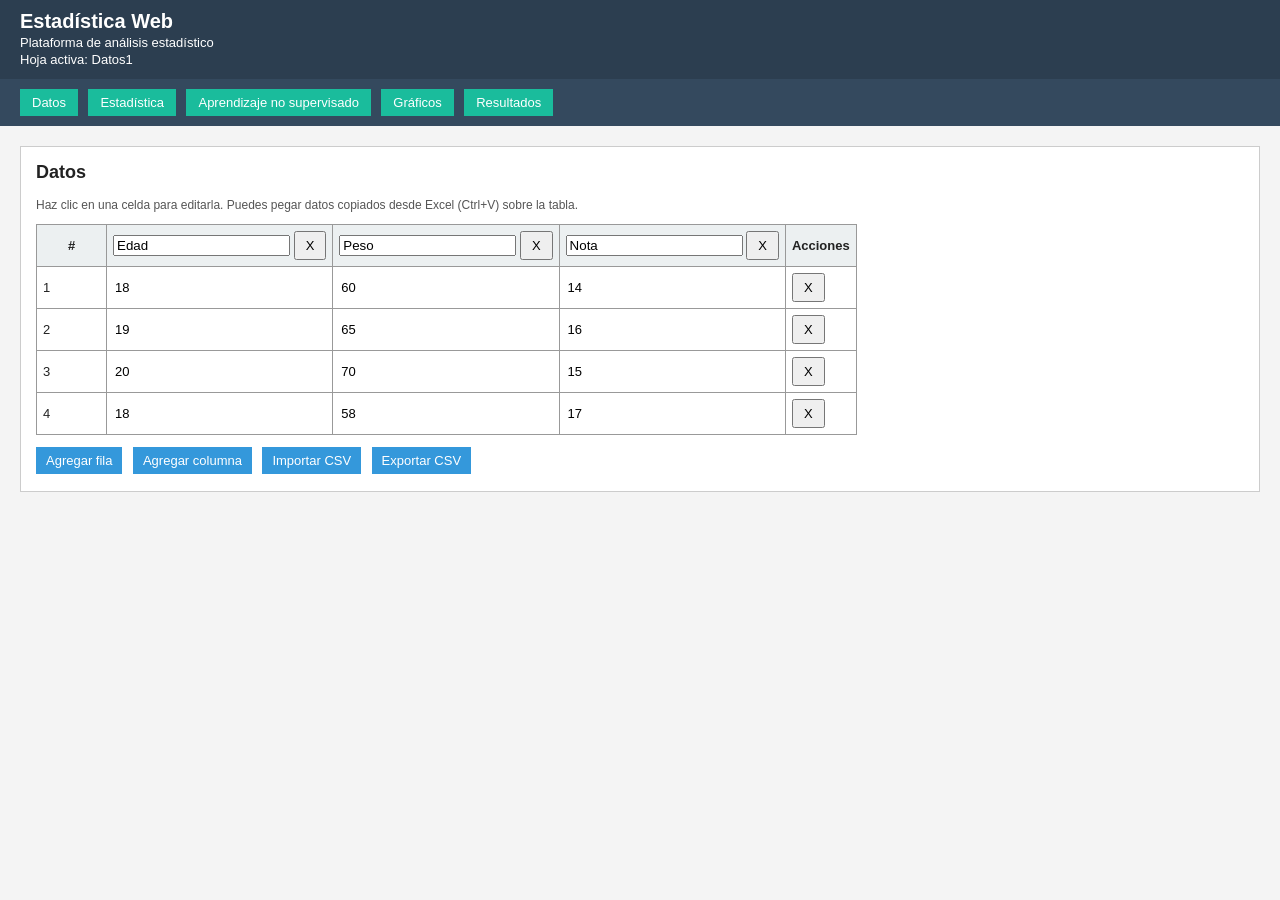
==== index.html @ c91b870e "inserten sus css" ====
<!DOCTYPE html>
<html lang="es">
<head>
  <meta charset="UTF-8">
  <meta name="viewport" content="width=device-width, initial-scale=1.0">
  <title>Estadística Web</title>

  <!-- ==========================================================================
       [PERSONA 1] - ARQUITECTURA VISUAL Y SISTEMA DE DISEÑO BASE
       - Agregar aquí fuentes modernas de Google Fonts (ej: Inter o Poppins).
       - Cargar la hoja de estilos base y las hojas modulares de los compañeros.
       - Configurar favicon, variables CSS globales (:root) y resets modernos.
       ========================================================================== -->
  <!-- Google Fonts sugerida (Inter) -->
  <link rel="preconnect" href="https://fonts.googleapis.com">
  <link rel="preconnect" href="https://fonts.gstatic.com" crossorigin>
  <link href="https://fonts.googleapis.com/css2?family=Inter:wght@400;500;600;700&display=swap" rel="stylesheet">

  <link rel="stylesheet" href="css/estilos.css">
  <!-- Sugerencia: Modularizar CSS para que cada persona trabaje en su archivo:
  <link rel="stylesheet" href="css/base.css">         <-- Persona 1
  <link rel="stylesheet" href="css/tabla.css">        <-- Persona 2
  <link rel="stylesheet" href="css/estadistica.css">  <-- Persona 3
  <link rel="stylesheet" href="css/aprendizaje.css">  <-- Persona 4
  <link rel="stylesheet" href="css/graficos.css">     <-- Persona 5
  <link rel="stylesheet" href="css/resultados.css">   <-- Persona 6
  -->
</head>
<body>

  <!-- ==========================================================================
       [PERSONA 1] - ENCABEZADO PRINCIPAL (HEADER)
       - Diseñar barra superior tipo SaaS/Dashboard moderno con logo o icono.
       - Estilizar título, subtítulo y la píldora/badge de "Hoja activa".
       - NOTA IMPORTANTE: MANTENER el id="hoja-activa" intacto.
       ========================================================================== -->
  <header>
    <h1>Estadística Web</h1>
    <p>Plataforma de análisis estadístico</p>
    <p>Hoja activa: <span id="hoja-activa">Datos1</span></p>
  </header>

  <!-- ==========================================================================
       [PERSONA 1] - BARRA DE NAVEGACIÓN (TABS / MENÚ)
       - Convertir estos botones en pestañas modernas tipo tab con iconos.
       - Añadir estilos de estado activo/hover y transiciones suaves.
       - NOTA IMPORTANTE: MANTENER los atributos data-seccion="..." exactamente igual.
       ========================================================================== -->
  <nav>
    <button data-seccion="datos">Datos</button>
    <button data-seccion="estadistica">Estadística</button>
    <button data-seccion="aprendizaje">Aprendizaje no supervisado</button>
    <button data-seccion="graficos">Gráficos</button>
    <button data-seccion="resultados">Resultados</button>
  </nav>

  <!-- ==========================================================================
       [PERSONA 1] - CONTENEDOR PRINCIPAL
       - Definir max-width, espaciados y estructura responsiva del <main>.
       ========================================================================== -->
  <main>

    <!-- ========================================================================
         [PERSONA 2] - HOJA DE CÁLCULO Y GESTIÓN DE DATOS (DATA GRID)
         - Envolver la tabla en un contenedor moderno con scroll horizontal suave.
         - Diseñar la barra de botones (toolbar) con iconos y estilos primarios/secundarios.
         - Convertir el texto de ayuda en un banner informativo sutil.
         - Diseñar estilos para inputs de celdas, filas pares/impares y estados focus/hover.
         - NOTA IMPORTANTE: NO TOCAR ni renombrar los IDs:
           #seccion-datos, #contenedor-tabla, #btn-agregar-fila, #btn-agregar-columna,
           #btn-importar, #btn-exportar, #input-archivo
         ======================================================================== -->
    <section id="seccion-datos">
      <h2>Datos</h2>
      <p style="font-size:12px; color:#555;">
        Haz clic en una celda para editarla. Puedes pegar datos copiados desde Excel (Ctrl+V) sobre la tabla.
      </p>
      <div id="contenedor-tabla" tabindex="0"></div>
      <div class="botones-tabla">
        <button id="btn-agregar-fila">Agregar fila</button>
        <button id="btn-agregar-columna">Agregar columna</button>
        <button id="btn-importar">Importar CSV</button>
        <button id="btn-exportar">Exportar CSV</button>
        <input type="file" id="input-archivo" accept=".csv" style="display:none">
      </div>
    </section>

    <!-- ========================================================================
         [PERSONA 3] - FORMULARIOS Y CONTROLES DE ESTADÍSTICA
         - Organizar esta sección en un sistema de Tarjetas (Cards) o Acordeones:
             * Tarjeta 1: Análisis Univariado y Frecuencias
             * Tarjeta 2: Multivariado y Matrices
             * Tarjeta 3: Regresión Lineal (Simple y Múltiple)
             * Tarjeta 4: Inferencia Estadística y Pruebas t
         - Diseñar inputs y selects modernos (quitar estilos rígidos del navegador).
         - Dar estilo atractivo a los selects múltiples (select-matriz, select-x-regmul).
         - Jerarquía visual para botones (primarios para cálculos clave, secundarios para complementarios).
         - NOTA IMPORTANTE: MANTENER TODOS LOS IDs intactos (los scripts leen cada uno):
           #select-variable-univariada, #btn-resumen-univariado, #btn-frecuencias,
           #select-variable-intervalos, #input-num-intervalos, #btn-intervalos,
           #select-x-multi, #select-y-multi, #btn-cov-cor, #select-matriz,
           #btn-matriz-cov, #btn-matriz-cor, #select-x-reg, #select-y-reg,
           #btn-reg-simple, #select-y-regmul, #select-x-regmul, #btn-reg-multiple,
           #select-inf-var, #select-nivel, #btn-ic-media, #input-mu0, #btn-t-una-media,
           #select-grupo1, #select-grupo2, #btn-t-dos-medias, #input-exitos,
           #input-total, #btn-ic-proporcion, #select-x-pend, #select-y-pend,
           #btn-prueba-pendiente
         ======================================================================== -->
    <section id="seccion-estadistica" style="display:none">
      <h2>Estadística</h2>

      <!-- Tarjeta / Grupo: Univariado -->
      <h3>Análisis univariado</h3>
      <label>Variable:
        <select id="select-variable-univariada"></select>
      </label>
      <button id="btn-resumen-univariado">Resumen completo</button>
      <button id="btn-frecuencias">Tabla de frecuencias</button>

      <!-- Tarjeta / Grupo: Intervalos -->
      <h3>Frecuencias por intervalos</h3>
      <label>Variable:
        <select id="select-variable-intervalos"></select>
      </label>
      <label>N.º intervalos:
        <input type="number" id="input-num-intervalos" value="5" min="1" style="width:60px">
      </label>
      <button id="btn-intervalos">Generar intervalos</button>

      <!-- Tarjeta / Grupo: Multivariado -->
      <h3>Análisis multivariado</h3>
      <label>Variable X:
        <select id="select-x-multi"></select>
      </label>
      <label>Variable Y:
        <select id="select-y-multi"></select>
      </label>
      <button id="btn-cov-cor">Covarianza y correlación</button>

      <!-- Tarjeta / Grupo: Matrices -->
      <h3>Matrices</h3>
      <label>Variables (Ctrl+clic):
        <select id="select-matriz" multiple size="5"></select>
      </label>
      <button id="btn-matriz-cov">Matriz de covarianzas</button>
      <button id="btn-matriz-cor">Matriz de correlaciones</button>

      <!-- Tarjeta / Grupo: Regresión Simple -->
      <h3>Regresión lineal simple</h3>
      <label>X:
        <select id="select-x-reg"></select>
      </label>
      <label>Y:
        <select id="select-y-reg"></select>
      </label>
      <button id="btn-reg-simple">Regresión simple</button>

      <!-- Tarjeta / Grupo: Regresión Múltiple -->
      <h3>Regresión lineal múltiple</h3>
      <label>Y:
        <select id="select-y-regmul"></select>
      </label>
      <label>Variables X (Ctrl+clic):
        <select id="select-x-regmul" multiple size="5"></select>
      </label>
      <button id="btn-reg-multiple">Regresión múltiple</button>

      <!-- Tarjeta / Grupo: Inferencia y Pruebas de Hipótesis -->
      <h3>Inferencia</h3>
      <label>Variable:
        <select id="select-inf-var"></select>
      </label>
      <label>Nivel de confianza:
        <select id="select-nivel">
          <option value="0.90">90%</option>
          <option value="0.95" selected>95%</option>
          <option value="0.99">99%</option>
        </select>
      </label>

      <div style="margin-top:8px">
        <button id="btn-ic-media">IC para la media</button>
      </div>

      <div style="margin-top:8px">
        <label>H₀: μ = <input type="number" id="input-mu0" value="0" style="width:80px"></label>
        <button id="btn-t-una-media">Prueba t (una media)</button>
      </div>

      <div style="margin-top:8px">
        <label>Grupo 1:
          <select id="select-grupo1"></select>
        </label>
        <label>Grupo 2:
          <select id="select-grupo2"></select>
        </label>
        <button id="btn-t-dos-medias">Prueba t (dos medias)</button>
      </div>

      <div style="margin-top:8px">
        <label>Éxitos: <input type="number" id="input-exitos" value="0" style="width:60px"></label>
        <label>Total: <input type="number" id="input-total" value="1" style="width:60px"></label>
        <button id="btn-ic-proporcion">IC para proporción</button>
      </div>

      <div style="margin-top:8px">
        <label>X:
          <select id="select-x-pend"></select>
        </label>
        <label>Y:
          <select id="select-y-pend"></select>
        </label>
        <button id="btn-prueba-pendiente">Prueba t para pendiente</button>
      </div>
    </section>

    <!-- ========================================================================
         [PERSONA 4] - APRENDIZAJE NO SUPERVISADO (MACHINE LEARNING / CLUSTERING)
         - Diseñar un panel moderno de configuración de algoritmos:
             * Columna 1: Selección de variables (select múltiple estilizado)
             * Columna 2: Hiperparámetros (K, iteraciones, distancia, toggle estandarizar)
         - Convertir el checkbox en un Toggle Switch moderno.
         - Diseñar los botones de K-means y K-medoids como tarjetas de ejecución destacadas.
         - Agregar tooltips de ayuda para explicar parámetros (ej: q en Minkowski).
         - NOTA IMPORTANTE: MANTENER TODOS LOS IDs intactos:
           #seccion-aprendizaje, #select-vars-cluster, #input-k, #input-max-iter,
           #check-estandarizar, #select-distancia, #input-q-minkowski,
           #btn-kmeans, #btn-kmedoids
         ======================================================================== -->
    <section id="seccion-aprendizaje" style="display:none">
      <h2>Aprendizaje no supervisado</h2>

      <h3>Configuración común</h3>
      <label>Variables (Ctrl+clic, mínimo 2):
        <select id="select-vars-cluster" multiple size="6"></select>
      </label>
      <br>
      <label>Número de clusters K:
        <input type="number" id="input-k" value="2" min="1" style="width:60px">
      </label>
      <label>Máx. iteraciones:
        <input type="number" id="input-max-iter" value="100" min="1" style="width:70px">
      </label>
      <br>
      <label>
        <input type="checkbox" id="check-estandarizar"> Estandarizar datos (media 0, desviación 1)
      </label>
      <br>
      <label>Tipo de distancia:
        <select id="select-distancia">
          <option value="euclidiana">Euclidiana</option>
          <option value="manhattan">Manhattan</option>
          <option value="minkowski">Minkowski</option>
        </select>
      </label>
      <label>q (Minkowski):
        <input type="number" id="input-q-minkowski" value="2" min="1" step="0.5" style="width:60px">
      </label>

      <h3>Algoritmos</h3>
      <button id="btn-kmeans">Ejecutar K-means</button>
      <button id="btn-kmedoids">Ejecutar K-medoids</button>

      <p style="font-size:12px; color:#555; margin-top:10px;">
        Otros métodos (jerárquico, DBSCAN) pendientes de confirmar con el profesor.
      </p>
    </section>

    <!-- ========================================================================
         [PERSONA 5] - VISUALIZACIÓN Y GENERACIÓN DE GRÁFICOS (DATAVIZ)
         - Organizar la sección en un catálogo o grid de tipos de gráfico
           (Histograma, Barras, Caja y Bigotes, Dispersión).
         - Añadir previews o iconos ilustrativos para cada tipo de gráfico.
         - Asegurar que los contenedores de los SVGs generados tengan marcos limpios,
           sombras suaves, fondo blanco y bordes redondeados.
         - NOTA IMPORTANTE: MANTENER TODOS LOS IDs intactos:
           #seccion-graficos, #select-graf-hist, #input-graf-hist-int, #btn-graf-histograma,
           #select-graf-barras, #btn-graf-barras, #select-graf-caja, #btn-graf-caja,
           #select-graf-disp-x, #select-graf-disp-y, #check-graf-recta, #btn-graf-dispersion
         ======================================================================== -->
    <section id="seccion-graficos" style="display:none">
      <h2>Gráficos</h2>

      <h3>Histograma</h3>
      <label>Variable:
        <select id="select-graf-hist"></select>
      </label>
      <label>N.º intervalos:
        <input type="number" id="input-graf-hist-int" value="5" min="1" style="width:60px">
      </label>
      <button id="btn-graf-histograma">Generar histograma</button>

      <h3>Gráfico de barras</h3>
      <label>Variable:
        <select id="select-graf-barras"></select>
      </label>
      <button id="btn-graf-barras">Generar barras</button>

      <h3>Diagrama de caja y bigotes</h3>
      <label>Variable:
        <select id="select-graf-caja"></select>
      </label>
      <button id="btn-graf-caja">Generar caja</button>

      <h3>Dispersión</h3>
      <label>X:
        <select id="select-graf-disp-x"></select>
      </label>
      <label>Y:
        <select id="select-graf-disp-y"></select>
      </label>
      <label>
        <input type="checkbox" id="check-graf-recta"> Incluir recta de regresión
      </label>
      <button id="btn-graf-dispersion">Generar dispersión</button>

      <p style="font-size:12px; color:#555; margin-top:10px;">
        Los gráficos de clusters se generan automáticamente al ejecutar K-means o K-medoids.
      </p>
    </section>

    <!-- ========================================================================
         [PERSONA 6] - PANEL DE RESULTADOS, MÉTRICAS Y NOTIFICACIONES
         - Transformar esta sección en un Dashboard de Métricas / Reporte analítico.
         - Diseñar un Empty State atractivo cuando no haya resultados aún
           (icono/ilustración y mensaje amigable en vez de un simple párrafo).
         - Estilizar las tablas de resultados (filas alternas, alineación numérica, bordes finos).
         - Estilizar tarjetas KPI para destacar números clave (Media, R², p-valor).
         - Añadir botones de utilidad (ej: "Limpiar resultados" o "Imprimir / Exportar reporte").
         - (Opcional) Contenedor para sistema de notificaciones/Toasts.
         - NOTA IMPORTANTE: MANTENER el id="seccion-resultados" y id="panel-resultados".
         ======================================================================== -->
    <section id="seccion-resultados" style="display:none">
      <h2>Resultados</h2>
      <div id="panel-resultados">
        <p>Aquí se mostrarán los resultados de los análisis.</p>
      </div>
    </section>

  </main>

  <!-- ==========================================================================
       SCRIPTS DE LA APLICACIÓN
       (No modificar rutas ni orden de carga para garantizar el correcto funcionamiento)
       ========================================================================== -->
  <script src="js/datos/tabla.js"></script>
  <script src="js/datos/validacion.js"></script>
  <script src="js/datos/importacion.js"></script>
  <script src="js/datos/exportacion.js"></script>
  <script src="js/estadistica/descriptiva.js"></script>
  <script src="js/estadistica/frecuencias.js"></script>
  <script src="js/estadistica/agrupados.js"></script>
  <script src="js/estadistica/multivariado.js"></script>
  <script src="js/estadistica/regresion.js"></script>
  <script src="js/estadistica/inferencia.js"></script>
  <script src="js/aprendizaje/distancias.js"></script>
  <script src="js/aprendizaje/kmeans.js"></script>
  <script src="js/aprendizaje/kmedoids.js"></script>
  <script src="js/graficos/graficos.js"></script>
  <script src="js/resultados/resultados.js"></script>
  <script src="js/principal.js"></script>
</body>
</html>
---- css/estilos.css ----
/* Estilos básicos y funcionales */

* {
  box-sizing: border-box;
}

body {
  font-family: Arial, sans-serif;
  margin: 0;
  padding: 0;
  background: #f4f4f4;
  color: #222;
}

header {
  background: #2c3e50;
  color: #fff;
  padding: 10px 20px;
}

header h1 {
  margin: 0;
  font-size: 20px;
}

header p {
  margin: 2px 0;
  font-size: 13px;
}

nav {
  background: #34495e;
  padding: 8px 20px;
}

nav button {
  background: #1abc9c;
  color: #fff;
  border: none;
  padding: 6px 12px;
  margin-right: 6px;
  cursor: pointer;
  font-size: 13px;
}

nav button:hover {
  background: #16a085;
}

main {
  padding: 20px;
}

section {
  background: #fff;
  padding: 15px;
  border: 1px solid #ccc;
}

h2 {
  margin-top: 0;
  font-size: 18px;
}

h3 {
  font-size: 15px;
  margin-top: 15px;
  margin-bottom: 5px;
}

h4 {
  font-size: 13px;
  margin-top: 10px;
  margin-bottom: 4px;
}

table {
  border-collapse: collapse;
  margin-top: 10px;
}

table th,
table td {
  border: 1px solid #999;
  padding: 4px 6px;
  font-size: 13px;
  min-width: 70px;
}

table th {
  background: #ecf0f1;
}

table td input {
  border: none;
  width: 100%;
  font-size: 13px;
  background: transparent;
}

.botones-tabla {
  margin-top: 10px;
}

.botones-tabla button {
  background: #3498db;
  color: #fff;
  border: none;
  padding: 6px 10px;
  margin-right: 6px;
  cursor: pointer;
  font-size: 13px;
}

.botones-tabla button:hover {
  background: #2980b9;
}

label {
  font-size: 13px;
  margin-right: 10px;
}

select {
  font-size: 13px;
  padding: 2px;
}

button {
  font-size: 13px;
  padding: 5px 10px;
  margin: 2px 0;
  cursor: pointer;
}

svg {
  display: block;
  margin-top: 10px;
}
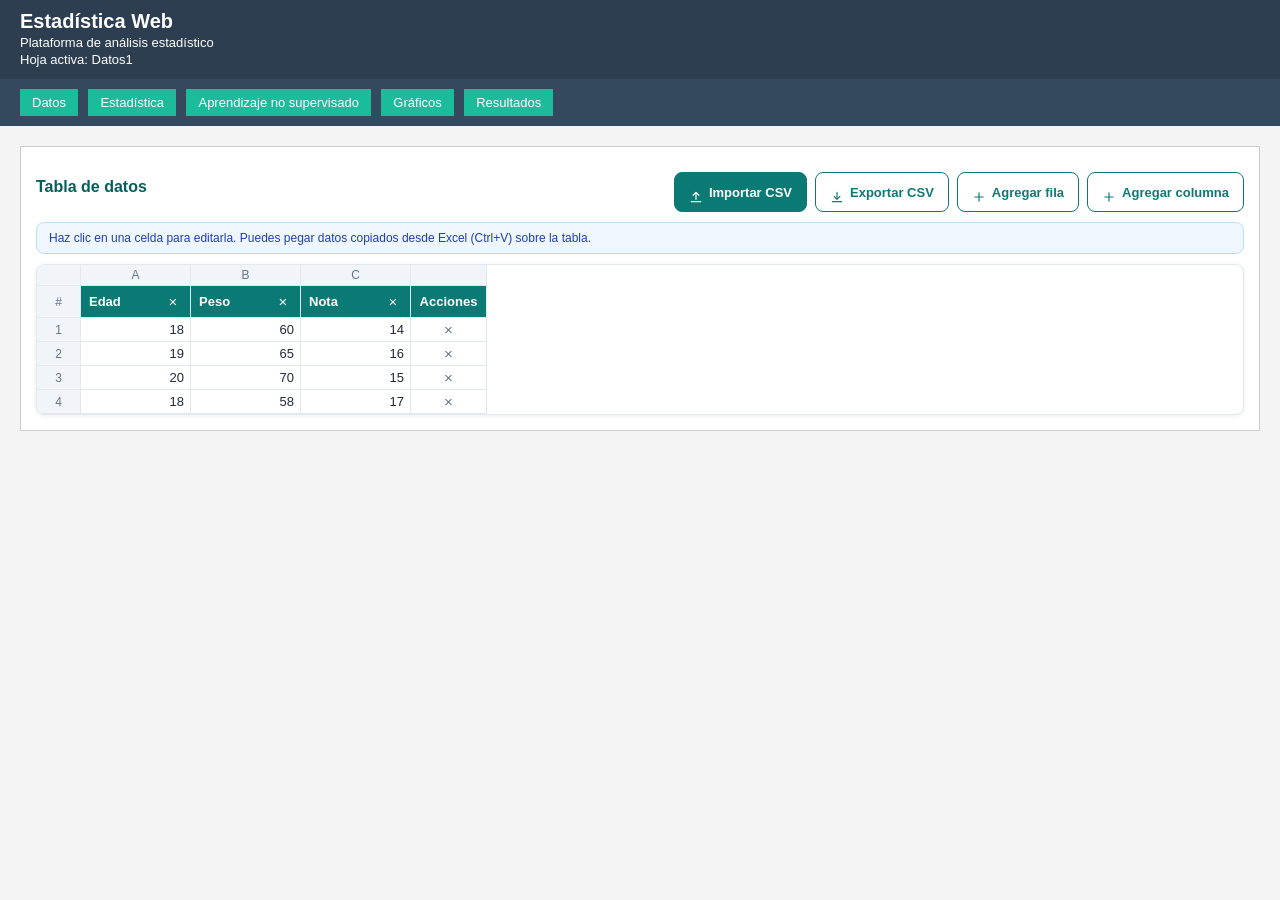
==== commit 9ffce19d: "P2: rediseño de la tabla de datos como hoja de cálculo - Agrega css/tabla.css y su enlace en index.h" ====
--- a/index.html
+++ b/index.html
@@ -17,6 +17,7 @@
   <link href="https://fonts.googleapis.com/css2?family=Inter:wght@400;500;600;700&display=swap" rel="stylesheet">
 
   <link rel="stylesheet" href="css/estilos.css">
+  <link rel="stylesheet" href="css/tabla.css">
   <!-- Sugerencia: Modularizar CSS para que cada persona trabaje en su archivo:
   <link rel="stylesheet" href="css/base.css">         <-- Persona 1
   <link rel="stylesheet" href="css/tabla.css">        <-- Persona 2
@@ -71,18 +72,32 @@
            #btn-importar, #btn-exportar, #input-archivo
          ======================================================================== -->
     <section id="seccion-datos">
-      <h2>Datos</h2>
-      <p style="font-size:12px; color:#555;">
+      <div class="tabla-cabecera">
+        <h2>Tabla de datos</h2>
+        <div class="botones-tabla tabla-toolbar">
+          <button id="btn-importar" class="tabla-boton tabla-boton--primario">
+            <svg viewBox="0 0 24 24" aria-hidden="true"><path d="M12 16V4M7 9l5-5 5 5M4 20h16"/></svg>
+            Importar CSV
+          </button>
+          <button id="btn-exportar" class="tabla-boton">
+            <svg viewBox="0 0 24 24" aria-hidden="true"><path d="M12 4v12M7 11l5 5 5-5M4 20h16"/></svg>
+            Exportar CSV
+          </button>
+          <button id="btn-agregar-fila" class="tabla-boton">
+            <svg viewBox="0 0 24 24" aria-hidden="true"><path d="M12 5v14M5 12h14"/></svg>
+            Agregar fila
+          </button>
+          <button id="btn-agregar-columna" class="tabla-boton">
+            <svg viewBox="0 0 24 24" aria-hidden="true"><path d="M12 5v14M5 12h14"/></svg>
+            Agregar columna
+          </button>
+          <input type="file" id="input-archivo" accept=".csv" style="display:none">
+        </div>
+      </div>
+      <p class="tabla-ayuda">
         Haz clic en una celda para editarla. Puedes pegar datos copiados desde Excel (Ctrl+V) sobre la tabla.
       </p>
       <div id="contenedor-tabla" tabindex="0"></div>
-      <div class="botones-tabla">
-        <button id="btn-agregar-fila">Agregar fila</button>
-        <button id="btn-agregar-columna">Agregar columna</button>
-        <button id="btn-importar">Importar CSV</button>
-        <button id="btn-exportar">Exportar CSV</button>
-        <input type="file" id="input-archivo" accept=".csv" style="display:none">
-      </div>
     </section>
 
     <!-- ========================================================================
--- a/css/tabla.css
+++ b/css/tabla.css
@@ -0,0 +1,257 @@
+/* Parte 2 - Hoja de cálculo y módulo de datos */
+
+/* shortcut: css/variables.css de Carlos aún no existe, cambiar estos nombres por los suyos cuando lo suba */
+#seccion-datos {
+  --tabla-primario: var(--color-primario, #0b7a75);
+  --tabla-primario-oscuro: var(--color-primario-oscuro, #075e5a);
+  --tabla-suave: var(--color-primario-suave, #e6f5f2);
+  --tabla-hover: var(--color-primario-hover, #cdeae5);
+  --tabla-encabezado: var(--color-gris-claro, #f1f5f9);
+  --tabla-linea: var(--color-gris-borde, #e2e8f0);
+  --tabla-texto: var(--color-texto, #1e293b);
+  --tabla-texto-suave: var(--color-texto-suave, #64748b);
+  --tabla-foco: var(--color-foco, #6366f1);
+  --tabla-info-fondo: var(--color-info-fondo, #eff6ff);
+  --tabla-info-borde: var(--color-info-borde, #bfdbfe);
+  --tabla-info-texto: var(--color-info-texto, #1e40af);
+  --tabla-blanco: var(--color-blanco, #ffffff);
+  --tabla-radio: var(--radio-borde, 8px);
+  --tabla-sombra: var(--sombra-suave, 0 1px 4px rgba(15, 23, 42, 0.08));
+}
+
+/* Barra de título y herramientas */
+.tabla-cabecera {
+  display: flex;
+  flex-wrap: wrap;
+  align-items: center;
+  justify-content: space-between;
+  gap: 10px;
+  margin-bottom: 10px;
+}
+
+.tabla-cabecera h2 {
+  margin: 0;
+  color: var(--tabla-primario-oscuro);
+  font-size: 16px;
+}
+
+.tabla-toolbar {
+  display: flex;
+  flex-wrap: wrap;
+  gap: 8px;
+}
+
+.tabla-toolbar .tabla-boton {
+  display: inline-flex;
+  align-items: center;
+  gap: 6px;
+  margin: 0;
+  padding: 7px 14px;
+  border: 1px solid var(--tabla-primario);
+  border-radius: var(--tabla-radio);
+  background: var(--tabla-blanco);
+  color: var(--tabla-primario);
+  font-size: 13px;
+  font-weight: 600;
+  transition: background 0.15s, color 0.15s;
+}
+
+.tabla-toolbar .tabla-boton:hover {
+  background: var(--tabla-suave);
+}
+
+.tabla-toolbar .tabla-boton--primario {
+  background: var(--tabla-primario);
+  color: var(--tabla-blanco);
+}
+
+.tabla-toolbar .tabla-boton--primario:hover {
+  background: var(--tabla-primario-oscuro);
+}
+
+.tabla-toolbar .tabla-boton:focus-visible,
+.tabla-boton-x:focus-visible {
+  outline: 2px solid var(--tabla-foco);
+  outline-offset: 2px;
+}
+
+.tabla-boton svg {
+  width: 14px;
+  height: 14px;
+  fill: none;
+  stroke: currentColor;
+  stroke-width: 2;
+  stroke-linecap: round;
+  stroke-linejoin: round;
+}
+
+/* Banner de ayuda */
+.tabla-ayuda {
+  margin: 0 0 10px;
+  padding: 8px 12px;
+  border: 1px solid var(--tabla-info-borde);
+  border-radius: var(--tabla-radio);
+  background: var(--tabla-info-fondo);
+  color: var(--tabla-info-texto);
+  font-size: 12px;
+}
+
+/* Contenedor con desplazamiento: necesario para que sticky funcione dentro de él */
+#contenedor-tabla {
+  max-height: 60vh;
+  overflow: auto;
+  border: 1px solid var(--tabla-linea);
+  border-radius: var(--tabla-radio);
+  background: var(--tabla-blanco);
+  box-shadow: var(--tabla-sombra);
+  scroll-behavior: smooth;
+  scrollbar-width: thin;
+  scrollbar-color: var(--tabla-linea) transparent;
+}
+
+/* separate: con collapse los bordes de las celdas sticky desaparecen al desplazar */
+.tabla-hoja {
+  margin: 0;
+  border-collapse: separate;
+  border-spacing: 0;
+  color: var(--tabla-texto);
+}
+
+.tabla-hoja th,
+.tabla-hoja td {
+  padding: 0;
+  border: 0;
+  border-right: 1px solid var(--tabla-linea);
+  border-bottom: 1px solid var(--tabla-linea);
+  font-size: 13px;
+  width: 110px;
+  min-width: 110px;
+}
+
+.tabla-hoja thead {
+  position: sticky;
+  top: 0;
+  z-index: 2;
+}
+
+/* Encabezados estilo Excel (A, B, C... y 1, 2, 3...) */
+.tabla-hoja .tabla-letra,
+.tabla-hoja .tabla-num {
+  background: var(--tabla-encabezado);
+  color: var(--tabla-texto-suave);
+  font-size: 12px;
+  font-weight: 500;
+  text-align: center;
+}
+
+.tabla-hoja .tabla-letra {
+  padding: 3px 6px;
+}
+
+.tabla-hoja .tabla-num {
+  position: sticky;
+  left: 0;
+  z-index: 1;
+  width: 44px;
+  min-width: 44px;
+}
+
+/* Fila con los nombres de variables */
+.tabla-hoja .tabla-variable {
+  background: var(--tabla-primario);
+  color: var(--tabla-blanco);
+  font-weight: 600;
+}
+
+.tabla-variable-contenido {
+  display: flex;
+  align-items: center;
+  gap: 4px;
+  padding: 2px 6px 2px 2px;
+}
+
+.tabla-hoja .tabla-variable input {
+  width: 100%;
+  min-width: 0;
+  padding: 6px;
+  border: none;
+  outline: none;
+  background: transparent;
+  color: inherit;
+  font: inherit;
+}
+
+/* Celdas */
+.tabla-hoja tbody td {
+  height: 24px;
+  background: var(--tabla-blanco);
+}
+
+.tabla-hoja tbody tr:hover td {
+  background: var(--tabla-suave);
+}
+
+.tabla-hoja td input {
+  display: block;
+  width: 100%;
+  height: 23px;
+  padding: 0 6px;
+  border: none;
+  outline: none;
+  background: transparent;
+  color: inherit;
+  font-size: 13px;
+}
+
+/* Como en Excel: números a la derecha, texto a la izquierda */
+.tabla-hoja td input.tabla-celda--num {
+  text-align: right;
+}
+
+.tabla-hoja td:focus-within,
+.tabla-hoja .tabla-variable:focus-within {
+  outline: 2px solid var(--tabla-foco);
+  outline-offset: -2px;
+}
+
+/* Columna de acciones y botones de eliminar */
+.tabla-hoja .tabla-acciones {
+  width: 76px;
+  min-width: 76px;
+  text-align: center;
+}
+
+.tabla-boton-x {
+  flex: none;
+  width: 22px;
+  height: 22px;
+  margin: 0;
+  padding: 0;
+  border: none;
+  border-radius: 50%;
+  background: transparent;
+  color: var(--tabla-texto-suave);
+  font-size: 15px;
+  line-height: 1;
+}
+
+.tabla-boton-x:hover {
+  background: var(--tabla-hover);
+  color: var(--tabla-primario-oscuro);
+}
+
+.tabla-variable .tabla-boton-x {
+  color: inherit;
+}
+
+@media (max-width: 768px) {
+  .tabla-cabecera {
+    align-items: flex-start;
+    flex-direction: column;
+  }
+
+  .tabla-hoja th,
+  .tabla-hoja td {
+    min-width: 90px;
+  }
+}
--- a/css/tabla.css
+++ b/css/tabla.css
@@ -0,0 +1,257 @@
+/* Parte 2 - Hoja de cálculo y módulo de datos */
+
+/* shortcut: css/variables.css de Carlos aún no existe, cambiar estos nombres por los suyos cuando lo suba */
+#seccion-datos {
+  --tabla-primario: var(--color-primario, #0b7a75);
+  --tabla-primario-oscuro: var(--color-primario-oscuro, #075e5a);
+  --tabla-suave: var(--color-primario-suave, #e6f5f2);
+  --tabla-hover: var(--color-primario-hover, #cdeae5);
+  --tabla-encabezado: var(--color-gris-claro, #f1f5f9);
+  --tabla-linea: var(--color-gris-borde, #e2e8f0);
+  --tabla-texto: var(--color-texto, #1e293b);
+  --tabla-texto-suave: var(--color-texto-suave, #64748b);
+  --tabla-foco: var(--color-foco, #6366f1);
+  --tabla-info-fondo: var(--color-info-fondo, #eff6ff);
+  --tabla-info-borde: var(--color-info-borde, #bfdbfe);
+  --tabla-info-texto: var(--color-info-texto, #1e40af);
+  --tabla-blanco: var(--color-blanco, #ffffff);
+  --tabla-radio: var(--radio-borde, 8px);
+  --tabla-sombra: var(--sombra-suave, 0 1px 4px rgba(15, 23, 42, 0.08));
+}
+
+/* Barra de título y herramientas */
+.tabla-cabecera {
+  display: flex;
+  flex-wrap: wrap;
+  align-items: center;
+  justify-content: space-between;
+  gap: 10px;
+  margin-bottom: 10px;
+}
+
+.tabla-cabecera h2 {
+  margin: 0;
+  color: var(--tabla-primario-oscuro);
+  font-size: 16px;
+}
+
+.tabla-toolbar {
+  display: flex;
+  flex-wrap: wrap;
+  gap: 8px;
+}
+
+.tabla-toolbar .tabla-boton {
+  display: inline-flex;
+  align-items: center;
+  gap: 6px;
+  margin: 0;
+  padding: 7px 14px;
+  border: 1px solid var(--tabla-primario);
+  border-radius: var(--tabla-radio);
+  background: var(--tabla-blanco);
+  color: var(--tabla-primario);
+  font-size: 13px;
+  font-weight: 600;
+  transition: background 0.15s, color 0.15s;
+}
+
+.tabla-toolbar .tabla-boton:hover {
+  background: var(--tabla-suave);
+}
+
+.tabla-toolbar .tabla-boton--primario {
+  background: var(--tabla-primario);
+  color: var(--tabla-blanco);
+}
+
+.tabla-toolbar .tabla-boton--primario:hover {
+  background: var(--tabla-primario-oscuro);
+}
+
+.tabla-toolbar .tabla-boton:focus-visible,
+.tabla-boton-x:focus-visible {
+  outline: 2px solid var(--tabla-foco);
+  outline-offset: 2px;
+}
+
+.tabla-boton svg {
+  width: 14px;
+  height: 14px;
+  fill: none;
+  stroke: currentColor;
+  stroke-width: 2;
+  stroke-linecap: round;
+  stroke-linejoin: round;
+}
+
+/* Banner de ayuda */
+.tabla-ayuda {
+  margin: 0 0 10px;
+  padding: 8px 12px;
+  border: 1px solid var(--tabla-info-borde);
+  border-radius: var(--tabla-radio);
+  background: var(--tabla-info-fondo);
+  color: var(--tabla-info-texto);
+  font-size: 12px;
+}
+
+/* Contenedor con desplazamiento: necesario para que sticky funcione dentro de él */
+#contenedor-tabla {
+  max-height: 60vh;
+  overflow: auto;
+  border: 1px solid var(--tabla-linea);
+  border-radius: var(--tabla-radio);
+  background: var(--tabla-blanco);
+  box-shadow: var(--tabla-sombra);
+  scroll-behavior: smooth;
+  scrollbar-width: thin;
+  scrollbar-color: var(--tabla-linea) transparent;
+}
+
+/* separate: con collapse los bordes de las celdas sticky desaparecen al desplazar */
+.tabla-hoja {
+  margin: 0;
+  border-collapse: separate;
+  border-spacing: 0;
+  color: var(--tabla-texto);
+}
+
+.tabla-hoja th,
+.tabla-hoja td {
+  padding: 0;
+  border: 0;
+  border-right: 1px solid var(--tabla-linea);
+  border-bottom: 1px solid var(--tabla-linea);
+  font-size: 13px;
+  width: 110px;
+  min-width: 110px;
+}
+
+.tabla-hoja thead {
+  position: sticky;
+  top: 0;
+  z-index: 2;
+}
+
+/* Encabezados estilo Excel (A, B, C... y 1, 2, 3...) */
+.tabla-hoja .tabla-letra,
+.tabla-hoja .tabla-num {
+  background: var(--tabla-encabezado);
+  color: var(--tabla-texto-suave);
+  font-size: 12px;
+  font-weight: 500;
+  text-align: center;
+}
+
+.tabla-hoja .tabla-letra {
+  padding: 3px 6px;
+}
+
+.tabla-hoja .tabla-num {
+  position: sticky;
+  left: 0;
+  z-index: 1;
+  width: 44px;
+  min-width: 44px;
+}
+
+/* Fila con los nombres de variables */
+.tabla-hoja .tabla-variable {
+  background: var(--tabla-primario);
+  color: var(--tabla-blanco);
+  font-weight: 600;
+}
+
+.tabla-variable-contenido {
+  display: flex;
+  align-items: center;
+  gap: 4px;
+  padding: 2px 6px 2px 2px;
+}
+
+.tabla-hoja .tabla-variable input {
+  width: 100%;
+  min-width: 0;
+  padding: 6px;
+  border: none;
+  outline: none;
+  background: transparent;
+  color: inherit;
+  font: inherit;
+}
+
+/* Celdas */
+.tabla-hoja tbody td {
+  height: 24px;
+  background: var(--tabla-blanco);
+}
+
+.tabla-hoja tbody tr:hover td {
+  background: var(--tabla-suave);
+}
+
+.tabla-hoja td input {
+  display: block;
+  width: 100%;
+  height: 23px;
+  padding: 0 6px;
+  border: none;
+  outline: none;
+  background: transparent;
+  color: inherit;
+  font-size: 13px;
+}
+
+/* Como en Excel: números a la derecha, texto a la izquierda */
+.tabla-hoja td input.tabla-celda--num {
+  text-align: right;
+}
+
+.tabla-hoja td:focus-within,
+.tabla-hoja .tabla-variable:focus-within {
+  outline: 2px solid var(--tabla-foco);
+  outline-offset: -2px;
+}
+
+/* Columna de acciones y botones de eliminar */
+.tabla-hoja .tabla-acciones {
+  width: 76px;
+  min-width: 76px;
+  text-align: center;
+}
+
+.tabla-boton-x {
+  flex: none;
+  width: 22px;
+  height: 22px;
+  margin: 0;
+  padding: 0;
+  border: none;
+  border-radius: 50%;
+  background: transparent;
+  color: var(--tabla-texto-suave);
+  font-size: 15px;
+  line-height: 1;
+}
+
+.tabla-boton-x:hover {
+  background: var(--tabla-hover);
+  color: var(--tabla-primario-oscuro);
+}
+
+.tabla-variable .tabla-boton-x {
+  color: inherit;
+}
+
+@media (max-width: 768px) {
+  .tabla-cabecera {
+    align-items: flex-start;
+    flex-direction: column;
+  }
+
+  .tabla-hoja th,
+  .tabla-hoja td {
+    min-width: 90px;
+  }
+}
--- a/css/resultados.css
+++ b/css/resultados.css
@@ -0,0 +1,523 @@
+/* ==========================================================================
+   [P6 - Viviana] Panel de resultados, métricas y notificaciones
+   Rama: feature/p6-panel-resultados
+
+   Usa las variables globales de css/variables.css (Carlos, P1).
+   Cada var() lleva un valor de respaldo para que el panel se vea bien
+   aunque variables.css todavía no esté subido. Cuando Carlos lo suba,
+   sus valores reemplazan automáticamente a los de respaldo.
+
+   Paleta tomada de la referencia "UNSA-Stat" (verde azulado / menta).
+
+   Variables que usa este archivo (confirmar nombres con Carlos):
+     --color-primario, --color-primario-suave,
+     --color-superficie, --color-superficie-alt, --color-borde,
+     --color-texto, --color-texto-suave,
+     --color-exito, --color-exito-suave, --color-error,
+     --color-aviso, --color-aviso-suave, --color-info,
+     --radio, --radio-sm, --sombra, --sombra-lg, --fuente
+   Cuando Carlos suba variables.css, se pueden borrar los valores de respaldo.
+   ========================================================================== */
+
+#seccion-resultados {
+  font-family: var(--fuente, 'Inter', system-ui, sans-serif);
+  color: var(--color-texto, #0f172a);
+}
+
+/* ---------- Barra de acciones ---------- */
+
+.res-barra {
+  display: flex;
+  justify-content: flex-end;
+  gap: 8px;
+  margin: -4px 0 16px;
+}
+
+.res-btn {
+  display: inline-flex;
+  align-items: center;
+  gap: 6px;
+  margin: 0;
+  padding: 8px 14px;
+  border-radius: var(--radio-sm, 6px);
+  font: 500 13px var(--fuente, 'Inter', system-ui, sans-serif);
+  cursor: pointer;
+  transition: background-color .15s ease, border-color .15s ease, opacity .15s ease;
+}
+
+.res-btn--primario {
+  background: var(--color-primario, #0f766e);
+  border: 1px solid var(--color-primario, #0f766e);
+  color: var(--color-superficie, #ffffff);
+}
+
+.res-btn--primario:hover:not(:disabled) {
+  filter: brightness(1.08);
+}
+
+.res-btn--secundario {
+  background: var(--color-superficie, #ffffff);
+  border: 1px solid var(--color-borde, #e2e8f0);
+  color: var(--color-texto, #0f172a);
+}
+
+.res-btn--secundario:hover:not(:disabled) {
+  background: var(--color-superficie-alt, #f8fafc);
+}
+
+.res-btn:disabled {
+  opacity: .45;
+  cursor: not-allowed;
+}
+
+.res-btn:focus-visible {
+  outline: 2px solid var(--color-primario, #0f766e);
+  outline-offset: 2px;
+}
+
+/* ---------- Panel ---------- */
+
+#panel-resultados {
+  background: var(--color-superficie, #ffffff);
+  border: 1px solid var(--color-borde, #e2e8f0);
+  border-radius: var(--radio, 8px);
+  box-shadow: var(--sombra, 0 1px 3px rgba(15, 23, 42, .06));
+  padding: 24px;
+}
+
+/* ---------- Estado vacío ---------- */
+
+.res-vacio {
+  display: flex;
+  flex-direction: column;
+  align-items: center;
+  text-align: center;
+  padding: 48px 16px;
+}
+
+.res-vacio-icono {
+  display: block;
+  margin: 0 0 16px;
+  color: var(--color-primario, #0f766e);
+  opacity: .7;
+}
+
+.res-vacio-titulo {
+  margin: 0 0 4px;
+  font-size: 16px;
+  font-weight: 600;
+}
+
+.res-vacio-texto {
+  margin: 0;
+  font-size: 14px;
+  color: var(--color-texto-suave, #64748b);
+}
+
+/* ---------- Cabecera del resultado ---------- */
+
+.res-cabecera {
+  display: flex;
+  flex-wrap: wrap;
+  align-items: baseline;
+  justify-content: space-between;
+  gap: 8px;
+  padding-bottom: 12px;
+  margin-bottom: 16px;
+  border-bottom: 1px solid var(--color-borde, #e2e8f0);
+}
+
+.res-titulo {
+  margin: 0;
+  font-size: 20px;
+  font-weight: 700;
+  letter-spacing: -0.01em;
+}
+
+.res-fecha {
+  font-size: 12px;
+  color: var(--color-texto-suave, #64748b);
+}
+
+.res-subtitulo {
+  margin: 24px 0 8px;
+  font-size: 12px;
+  font-weight: 600;
+  text-transform: uppercase;
+  letter-spacing: 0.05em;
+  color: var(--color-primario, #0f766e);
+}
+
+.res-parrafo {
+  margin: 6px 0;
+  font-size: 14px;
+  line-height: 1.5;
+}
+
+.res-ecuacion {
+  display: inline-block;
+  margin: 4px 0;
+  padding: 8px 12px;
+  border-radius: var(--radio-sm, 6px);
+  background: var(--color-superficie-alt, #f8fafc);
+  border: 1px solid var(--color-borde, #e2e8f0);
+  font-family: ui-monospace, Consolas, monospace;
+  font-size: 13px;
+}
+
+.res-nota {
+  margin: 20px 0 0;
+  font-size: 12px;
+  font-style: italic;
+  color: var(--color-texto-suave, #64748b);
+}
+
+.res-advertencia {
+  margin: 10px 0;
+  padding: 10px 12px;
+  border-radius: var(--radio-sm, 6px);
+  border-left: 3px solid var(--color-aviso, #b45309);
+  background: var(--color-aviso-suave, #fffbeb);
+  color: var(--color-aviso, #b45309);
+  font-size: 13px;
+}
+
+/* ---------- Detalles de contexto (chips) ---------- */
+
+.res-detalles {
+  display: flex;
+  flex-wrap: wrap;
+  gap: 8px;
+  margin: 0 0 16px;
+}
+
+.res-detalle {
+  display: inline-flex;
+  gap: 6px;
+  padding: 4px 10px;
+  border-radius: 999px;
+  background: var(--color-superficie-alt, #f8fafc);
+  border: 1px solid var(--color-borde, #e2e8f0);
+  font-size: 12px;
+}
+
+.res-detalle dt {
+  color: var(--color-texto-suave, #64748b);
+}
+
+.res-detalle dt::after {
+  content: ":";
+}
+
+.res-detalle dd {
+  margin: 0;
+  font-weight: 600;
+}
+
+/* ---------- Tarjetas KPI ---------- */
+
+.res-kpi-grid {
+  display: grid;
+  grid-template-columns: repeat(auto-fill, minmax(170px, 1fr));
+  gap: 12px;
+  margin: 0 0 20px;
+}
+
+.res-kpi {
+  display: flex;
+  flex-direction: column;
+  gap: 4px;
+  padding: 14px 16px;
+  border-radius: var(--radio, 8px);
+  border: 1px solid var(--color-borde, #e2e8f0);
+  border-left: 3px solid var(--color-primario, #0f766e);
+  background: var(--color-primario-suave, #e6f4f1);
+}
+
+.res-kpi--destacado {
+  border-left-width: 4px;
+  background: var(--color-superficie, #ffffff);
+  box-shadow: var(--sombra, 0 1px 3px rgba(15, 23, 42, .06));
+}
+
+.res-kpi-etiqueta {
+  font-size: 12px;
+  font-weight: 500;
+  color: var(--color-texto-suave, #64748b);
+}
+
+.res-kpi-valor {
+  font-size: 24px;
+  font-weight: 700;
+  line-height: 1.2;
+  letter-spacing: -0.01em;
+  font-variant-numeric: tabular-nums;
+  overflow-wrap: anywhere;
+}
+
+.res-kpi--destacado .res-kpi-valor {
+  color: var(--color-primario, #0f766e);
+}
+
+.res-kpi-detalle {
+  font-size: 12px;
+  color: var(--color-texto-suave, #64748b);
+}
+
+/* ---------- Interpretación automática ---------- */
+
+.res-interpretacion {
+  margin: 0 0 20px;
+  padding: 14px 16px;
+  border-radius: var(--radio, 8px);
+  border: 1px solid var(--color-primario, #0f766e);
+  background: var(--color-superficie, #ffffff);
+}
+
+.res-interpretacion-titulo {
+  margin: -14px -16px 10px;
+  padding: 8px 16px;
+  border-bottom: 1px solid var(--color-borde, #e2e8f0);
+  border-radius: var(--radio, 8px) var(--radio, 8px) 0 0;
+  background: var(--color-primario-suave, #e6f4f1);
+  color: var(--color-primario, #0f766e);
+  font-size: 13px;
+  font-weight: 600;
+}
+
+.res-interpretacion-texto {
+  margin: 0;
+  font-size: 14px;
+  line-height: 1.6;
+}
+
+/* ---------- Badges de inferencia ---------- */
+
+.res-conclusion {
+  display: flex;
+  flex-wrap: wrap;
+  align-items: center;
+  gap: 10px;
+  margin: 0 0 16px;
+}
+
+.res-badge {
+  display: inline-flex;
+  align-items: center;
+  gap: 6px;
+  padding: 6px 12px;
+  border-radius: 999px;
+  font-size: 13px;
+  font-weight: 600;
+}
+
+.res-badge::before {
+  content: "";
+  width: 8px;
+  height: 8px;
+  border-radius: 50%;
+  background: currentColor;
+}
+
+.res-badge--significativo {
+  background: var(--color-exito-suave, #ecfdf5);
+  color: var(--color-exito, #065f46);
+  border: 1px solid var(--color-exito, #065f46);
+}
+
+.res-badge--no-significativo {
+  background: var(--color-aviso-suave, #fffbeb);
+  color: var(--color-aviso, #b45309);
+  border: 1px solid var(--color-aviso, #b45309);
+}
+
+.res-conclusion-texto {
+  font-size: 14px;
+}
+
+/* ---------- Tablas de resultados ---------- */
+
+.res-tabla-envoltura {
+  width: fit-content;
+  min-width: min(420px, 100%);
+  max-width: 100%;
+  overflow-x: auto;
+  margin: 0 0 8px;
+  border: 1px solid var(--color-borde, #e2e8f0);
+  border-radius: var(--radio, 8px);
+}
+
+#panel-resultados .res-tabla {
+  width: 100%;
+  margin: 0;
+  border-collapse: collapse;
+  font-size: 13px;
+}
+
+#panel-resultados .res-tabla th,
+#panel-resultados .res-tabla td {
+  min-width: 0;
+  padding: 8px 12px;
+  border: none;
+  border-bottom: 1px solid var(--color-borde, #e2e8f0);
+  text-align: left;
+  white-space: nowrap;
+}
+
+#panel-resultados .res-tabla th {
+  background: var(--color-primario, #0f766e);
+  color: var(--color-superficie, #ffffff);
+  font-size: 11px;
+  font-weight: 600;
+  text-transform: uppercase;
+  letter-spacing: 0.05em;
+}
+
+#panel-resultados .res-tabla tbody tr:nth-child(odd) {
+  background: var(--color-superficie, #ffffff);
+}
+
+#panel-resultados .res-tabla tbody tr:nth-child(even) {
+  background: var(--color-superficie-alt, #f8fafc);
+}
+
+#panel-resultados .res-tabla tbody tr:hover {
+  background: var(--color-primario-suave, #e6f4f1);
+}
+
+#panel-resultados .res-tabla tbody tr:last-child td {
+  border-bottom: none;
+}
+
+#panel-resultados .res-tabla .res-num {
+  text-align: right;
+  font-variant-numeric: tabular-nums;
+}
+
+/* ---------- Gráficos dentro del panel ---------- */
+
+.res-grafico {
+  /* Solo el espacio alrededor. El estilo del SVG (bordes, sombra, viewBox)
+     es tarea de Pilar (P5) en css/graficos.css. */
+  margin: 8px 0 16px;
+  overflow-x: auto;
+}
+
+/* ---------- Toasts ---------- */
+
+#res-toasts {
+  position: fixed;
+  top: 16px; /* esquina superior derecha, según el documento de división */
+  right: 16px;
+  z-index: 1000;
+  display: flex;
+  flex-direction: column;
+  gap: 8px;
+  width: min(360px, calc(100vw - 32px));
+  pointer-events: none;
+  font-family: var(--fuente, 'Inter', system-ui, sans-serif);
+}
+
+.res-toast {
+  display: flex;
+  align-items: flex-start;
+  gap: 10px;
+  padding: 12px 12px 12px 14px;
+  border-radius: var(--radio, 8px);
+  border: 1px solid var(--color-borde, #e2e8f0);
+  border-left-width: 4px;
+  background: var(--color-superficie, #ffffff);
+  box-shadow: var(--sombra-lg, 0 10px 25px rgba(15, 23, 42, .12));
+  color: var(--color-texto, #0f172a);
+  font-size: 14px;
+  line-height: 1.4;
+  pointer-events: auto;
+  animation: toast-entrar .2s ease-out;
+}
+
+.res-toast--saliendo {
+  animation: toast-salir .25s ease-in forwards;
+}
+
+.res-toast-icono {
+  flex: 0 0 20px;
+  height: 20px;
+  border-radius: 50%;
+  display: inline-flex;
+  align-items: center;
+  justify-content: center;
+  font-size: 12px;
+  font-weight: 700;
+  color: var(--color-superficie, #ffffff);
+}
+
+.res-toast-texto {
+  flex: 1;
+  padding-top: 1px;
+}
+
+.res-toast-cerrar {
+  flex: 0 0 auto;
+  margin: -2px 0 0;
+  padding: 0 4px;
+  border: none;
+  background: transparent;
+  color: var(--color-texto-suave, #64748b);
+  font-size: 18px;
+  line-height: 1;
+  cursor: pointer;
+}
+
+.res-toast-cerrar:hover {
+  color: var(--color-texto, #0f172a);
+}
+
+.res-toast--exito { border-left-color: var(--color-primario, #0f766e); }
+.res-toast--exito .res-toast-icono { background: var(--color-primario, #0f766e); }
+
+.res-toast--error { border-left-color: var(--color-error, #dc2626); }
+.res-toast--error .res-toast-icono { background: var(--color-error, #dc2626); }
+
+.res-toast--aviso { border-left-color: var(--color-aviso, #b45309); }
+.res-toast--aviso .res-toast-icono { background: var(--color-aviso, #b45309); }
+
+.res-toast--info { border-left-color: var(--color-info, #2563eb); }
+.res-toast--info .res-toast-icono { background: var(--color-info, #2563eb); }
+
+@keyframes toast-entrar {
+  from { opacity: 0; transform: translateX(16px); }
+  to   { opacity: 1; transform: translateX(0); }
+}
+
+@keyframes toast-salir {
+  to { opacity: 0; transform: translateX(16px); }
+}
+
+@media (prefers-reduced-motion: reduce) {
+  .res-toast, .res-toast--saliendo { animation: none; }
+}
+
+/* ---------- Tablet ---------- */
+
+@media (max-width: 768px) {
+  #panel-resultados { padding: 16px; }
+  .res-titulo { font-size: 18px; }
+  .res-kpi-grid { grid-template-columns: repeat(auto-fill, minmax(140px, 1fr)); }
+  .res-kpi-valor { font-size: 20px; }
+  .res-barra { justify-content: stretch; }
+  .res-btn { flex: 1; justify-content: center; }
+}
+
+/* ---------- Impresión / exportar PDF ---------- */
+
+@media print {
+  body { background: #fff; }
+  header, nav, #res-barra, #res-toasts,
+  main > section:not(#seccion-resultados) { display: none !important; }
+  #seccion-resultados { display: block !important; border: none; padding: 0; }
+  #seccion-resultados > h2 { display: none; }
+  #panel-resultados { border: none; box-shadow: none; padding: 0; }
+  .res-kpi, .res-tabla-envoltura, .res-grafico, .res-interpretacion { break-inside: avoid; }
+  * { -webkit-print-color-adjust: exact; print-color-adjust: exact; }
+  #panel-resultados .res-tabla tbody tr:hover { background: inherit; }
+}
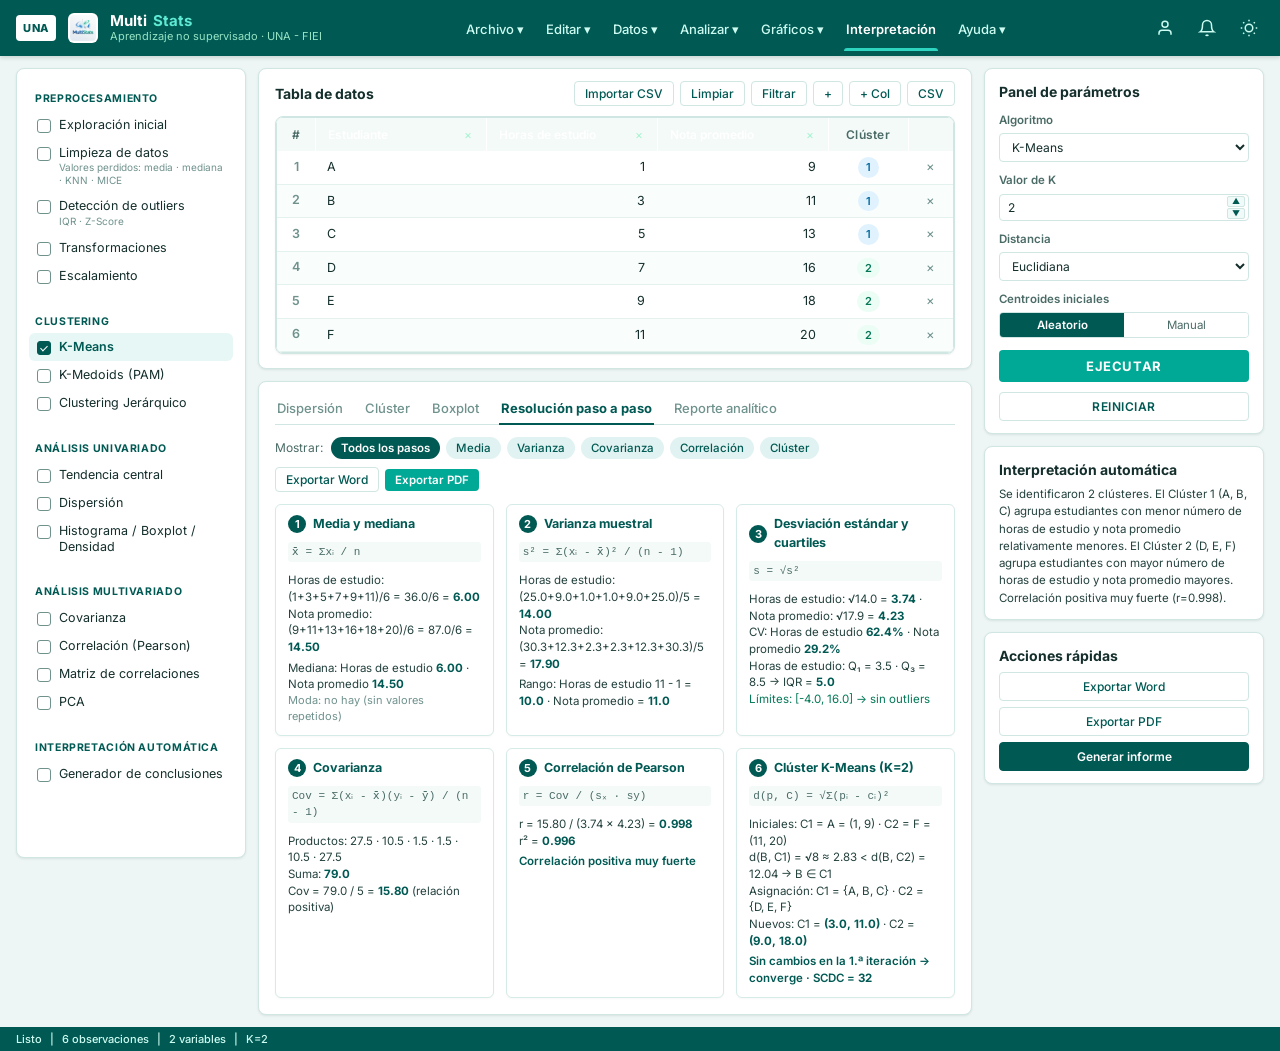
==== commit 61a21806: "modificado para que este funcional" ====
--- a/index.html
+++ b/index.html
@@ -3,360 +3,698 @@
 <head>
   <meta charset="UTF-8">
   <meta name="viewport" content="width=device-width, initial-scale=1.0">
-  <title>Estadística Web</title>
-
-  <!-- ==========================================================================
-       [PERSONA 1] - ARQUITECTURA VISUAL Y SISTEMA DE DISEÑO BASE
-       - Agregar aquí fuentes modernas de Google Fonts (ej: Inter o Poppins).
-       - Cargar la hoja de estilos base y las hojas modulares de los compañeros.
-       - Configurar favicon, variables CSS globales (:root) y resets modernos.
-       ========================================================================== -->
-  <!-- Google Fonts sugerida (Inter) -->
+  <title>MultiStats · Aprendizaje no supervisado</title>
+  <link rel="icon" type="image/jpeg" href="assets/logo.jpg">
+
+  <!-- Google Fonts: Inter moderna -->
   <link rel="preconnect" href="https://fonts.googleapis.com">
   <link rel="preconnect" href="https://fonts.gstatic.com" crossorigin>
-  <link href="https://fonts.googleapis.com/css2?family=Inter:wght@400;500;600;700&display=swap" rel="stylesheet">
-
-  <link rel="stylesheet" href="css/estilos.css">
+  <link href="https://fonts.googleapis.com/css2?family=Inter:wght@400;500;600;700;800&display=swap" rel="stylesheet">
+
+  <!-- Hojas de estilo modulares de MultiStats -->
+  <link rel="stylesheet" href="css/variables.css">
+  <link rel="stylesheet" href="css/base.css">
   <link rel="stylesheet" href="css/tabla.css">
-  <!-- Sugerencia: Modularizar CSS para que cada persona trabaje en su archivo:
-  <link rel="stylesheet" href="css/base.css">         <-- Persona 1
-  <link rel="stylesheet" href="css/tabla.css">        <-- Persona 2
-  <link rel="stylesheet" href="css/estadistica.css">  <-- Persona 3
-  <link rel="stylesheet" href="css/aprendizaje.css">  <-- Persona 4
-  <link rel="stylesheet" href="css/graficos.css">     <-- Persona 5
-  <link rel="stylesheet" href="css/resultados.css">   <-- Persona 6
-  -->
+  <link rel="stylesheet" href="css/estadistica.css">
+  <link rel="stylesheet" href="css/aprendizaje.css">
+  <link rel="stylesheet" href="css/graficos.css">
+  <link rel="stylesheet" href="css/resultados.css">
+  <link rel="stylesheet" href="css/formato_dashboard.css">
 </head>
-<body>
+<body class="dashboard-modo">
 
   <!-- ==========================================================================
-       [PERSONA 1] - ENCABEZADO PRINCIPAL (HEADER)
-       - Diseñar barra superior tipo SaaS/Dashboard moderno con logo o icono.
-       - Estilizar título, subtítulo y la píldora/badge de "Hoja activa".
-       - NOTA IMPORTANTE: MANTENER el id="hoja-activa" intacto.
+       ENCABEZADO SUPERIOR TIPO SAAS (UNA / FIEI)
        ========================================================================== -->
-  <header>
-    <h1>Estadística Web</h1>
-    <p>Plataforma de análisis estadístico</p>
-    <p>Hoja activa: <span id="hoja-activa">Datos1</span></p>
+  <header class="dash-header">
+    <div class="dash-header-izq">
+      <span class="dash-badge-una">UNA</span>
+      <img src="assets/logo.jpg" alt="Logo MultiStats" class="dash-logo-mini">
+      <div class="dash-header-titulos">
+        <div class="dash-app-nombre">
+          <span class="dash-nombre-multi">Multi</span><span class="dash-nombre-stats">Stats</span>
+        </div>
+        <div class="dash-app-subtitulo" title="Aprendizaje no supervisado · Universidad Nacional del Altiplano - Facultad de Ingeniería Estadística e Informática">
+          Aprendizaje no supervisado · UNA - FIEI
+        </div>
+      </div>
+    </div>
+
+    <!-- Menú central interactivo estilo SaaS / UNA con menús desplegables -->
+    <div class="dash-header-centro" aria-label="Menú superior">
+      <!-- 1. ARCHIVO -->
+      <div class="dash-menu-item">
+        <button type="button" class="dash-menu-link" onclick="toggleDropdownMenu('menu-archivo', event)">Archivo ▾</button>
+        <div id="menu-archivo" class="dash-dropdown">
+          <button type="button" class="dash-dropdown-link" onclick="ejecutarAccionMenu('importar-csv')">
+            <span>📥 Importar archivo CSV...</span>
+          </button>
+          <button type="button" class="dash-dropdown-link" onclick="ejecutarAccionMenu('exportar-csv')">
+            <span>📤 Exportar hoja a CSV</span>
+          </button>
+          <button type="button" class="dash-dropdown-link" onclick="ejecutarAccionMenu('exportar-word')">
+            <span>📄 Exportar a Word (.doc)</span>
+          </button>
+          <button type="button" class="dash-dropdown-link" onclick="ejecutarAccionMenu('imprimir-pdf')">
+            <span>🖨️ Imprimir / Guardar como PDF</span>
+          </button>
+          <div class="dash-dropdown-separador"></div>
+          <button type="button" class="dash-dropdown-link" onclick="ejecutarAccionMenu('limpiar-datos')">
+            <span>🔄 Restablecer datos de inicio</span>
+          </button>
+        </div>
+      </div>
+
+      <!-- 2. EDITAR -->
+      <div class="dash-menu-item">
+        <button type="button" class="dash-menu-link" onclick="toggleDropdownMenu('menu-editar', event)">Editar ▾</button>
+        <div id="menu-editar" class="dash-dropdown">
+          <button type="button" class="dash-dropdown-link" onclick="ejecutarAccionMenu('agregar-fila')">
+            <span>➕ Agregar fila</span>
+          </button>
+          <button type="button" class="dash-dropdown-link" onclick="ejecutarAccionMenu('agregar-columna')">
+            <span>➕ Agregar columna</span>
+          </button>
+          <div class="dash-dropdown-separador"></div>
+          <button type="button" class="dash-dropdown-link" onclick="ejecutarAccionMenu('filtrar-datos')">
+            <span>🧹 Filtrar (quitar filas vacías)</span>
+          </button>
+        </div>
+      </div>
+
+      <!-- 3. DATOS -->
+      <div class="dash-menu-item">
+        <button type="button" class="dash-menu-link" onclick="toggleDropdownMenu('menu-datos', event)">Datos ▾</button>
+        <div id="menu-datos" class="dash-dropdown">
+          <button type="button" class="dash-dropdown-link" onclick="ejecutarAccionMenu('ir-tabla')">
+            <span>📋 Ir a la Tabla de datos</span>
+          </button>
+          <button type="button" class="dash-dropdown-link" onclick="ejecutarAccionMenu('filtrar-datos')">
+            <span>🧹 Limpieza de datos (filtrar vacíos)</span>
+          </button>
+          <button type="button" class="dash-dropdown-link" onclick="ejecutarAccionMenu('toggle-estandarizar')">
+            <span>⚖️ Alternar estandarización (media 0, dev 1)</span>
+          </button>
+        </div>
+      </div>
+
+      <!-- 4. ANALIZAR -->
+      <div class="dash-menu-item">
+        <button type="button" class="dash-menu-link" onclick="toggleDropdownMenu('menu-analizar', event)">Analizar ▾</button>
+        <div id="menu-analizar" class="dash-dropdown" style="min-width: 280px;">
+          <button type="button" class="dash-dropdown-link" onclick="ejecutarAccionMenu('resumen-univariado')">
+            <span>📊 Resumen univariado completo</span>
+          </button>
+          <button type="button" class="dash-dropdown-link" onclick="ejecutarAccionMenu('frecuencias-intervalos')">
+            <span>📋 Frecuencias por intervalos</span>
+          </button>
+          <div class="dash-dropdown-separador"></div>
+          <button type="button" class="dash-dropdown-link" onclick="ejecutarAccionMenu('covarianza-correlacion')">
+            <span>🔗 Covarianza y Correlación (Pearson)</span>
+          </button>
+          <button type="button" class="dash-dropdown-link" onclick="ejecutarAccionMenu('matriz-correlaciones')">
+            <span>📐 Matriz de correlaciones</span>
+          </button>
+          <button type="button" class="dash-dropdown-link" onclick="ejecutarAccionMenu('matriz-covarianzas')">
+            <span>📐 Matriz de covarianzas</span>
+          </button>
+          <div class="dash-dropdown-separador"></div>
+          <button type="button" class="dash-dropdown-link" onclick="ejecutarAccionMenu('regresion-simple')">
+            <span>📈 Regresión lineal simple</span>
+          </button>
+          <button type="button" class="dash-dropdown-link" onclick="ejecutarAccionMenu('regresion-multiple')">
+            <span>📊 Regresión múltiple</span>
+          </button>
+          <div class="dash-dropdown-separador"></div>
+          <button type="button" class="dash-dropdown-link" onclick="ejecutarAccionMenu('ic-media')">
+            <span>🎯 Intervalo de confianza (Media)</span>
+          </button>
+          <button type="button" class="dash-dropdown-link" onclick="ejecutarAccionMenu('prueba-t-una')">
+            <span>🧪 Prueba t (una muestra)</span>
+          </button>
+          <button type="button" class="dash-dropdown-link" onclick="ejecutarAccionMenu('prueba-t-dos')">
+            <span>🧪 Prueba t (dos medias independientes)</span>
+          </button>
+          <div class="dash-dropdown-separador"></div>
+          <button type="button" class="dash-dropdown-link" onclick="ejecutarAccionMenu('config-estadistica')">
+            <span>⚙️ Configurar variables y opciones...</span>
+          </button>
+        </div>
+      </div>
+
+      <!-- 5. GRÁFICOS -->
+      <div class="dash-menu-item">
+        <button type="button" class="dash-menu-link" onclick="toggleDropdownMenu('menu-graficos', event)">Gráficos ▾</button>
+        <div id="menu-graficos" class="dash-dropdown">
+          <button type="button" class="dash-dropdown-link" onclick="ejecutarAccionMenu('grafico-dispersion')">
+            <span>📈 Diagrama de Dispersión</span>
+          </button>
+          <button type="button" class="dash-dropdown-link" onclick="ejecutarAccionMenu('grafico-cluster')">
+            <span>🎯 Gráfico de Clústeres (K-Means)</span>
+          </button>
+          <button type="button" class="dash-dropdown-link" onclick="ejecutarAccionMenu('grafico-boxplot')">
+            <span>📦 Diagrama de Caja y Bigotes (Boxplot)</span>
+          </button>
+          <div class="dash-dropdown-separador"></div>
+          <button type="button" class="dash-dropdown-link" onclick="ejecutarAccionMenu('grafico-histograma')">
+            <span>📊 Histograma de frecuencias</span>
+          </button>
+          <button type="button" class="dash-dropdown-link" onclick="ejecutarAccionMenu('grafico-barras')">
+            <span>📊 Diagrama de Barras</span>
+          </button>
+          <div class="dash-dropdown-separador"></div>
+          <button type="button" class="dash-dropdown-link" onclick="ejecutarAccionMenu('config-graficos')">
+            <span>⚙️ Configurar opciones de gráficos...</span>
+          </button>
+        </div>
+      </div>
+
+      <!-- 6. INTERPRETACIÓN -->
+      <div class="dash-menu-item">
+        <button type="button" id="dash-menu-interpretacion" class="dash-menu-link dash-menu-link--activo" onclick="ejecutarAccionMenu('interpretacion')">Interpretación</button>
+      </div>
+
+      <!-- 7. AYUDA -->
+      <div class="dash-menu-item">
+        <button type="button" class="dash-menu-link" onclick="toggleDropdownMenu('menu-ayuda', event)">Ayuda ▾</button>
+        <div id="menu-ayuda" class="dash-dropdown">
+          <button type="button" class="dash-dropdown-link" onclick="ejecutarAccionMenu('ayuda-guia')">
+            <span>📘 Guía rápida de uso</span>
+          </button>
+          <button type="button" class="dash-dropdown-link" onclick="ejecutarAccionMenu('ayuda-acerca')">
+            <span>ℹ️ Acerca de MultiStats (UNA - FIEI)</span>
+          </button>
+        </div>
+      </div>
+    </div>
+
+    <!-- Iconos de usuario, alertas y tema -->
+    <div class="dash-header-der">
+      <button type="button" class="dash-icono-btn" title="Perfil de usuario" aria-label="Perfil">
+        <svg class="dash-icono-svg" viewBox="0 0 24 24"><path d="M20 21v-2a4 4 0 0 0-4-4H8a4 4 0 0 0-4 4v2"/><circle cx="12" cy="7" r="4"/></svg>
+      </button>
+      <button type="button" class="dash-icono-btn" title="Notificaciones" aria-label="Notificaciones">
+        <svg class="dash-icono-svg" viewBox="0 0 24 24"><path d="M18 8A6 6 0 0 0 6 8c0 7-3 9-3 9h18s-3-2-3-9"/><path d="M13.73 21a2 2 0 0 1-3.46 0"/></svg>
+      </button>
+      <button type="button" class="dash-icono-btn" id="dash-btn-tema" title="Cambiar tema" aria-label="Tema">
+        <svg class="dash-icono-svg" viewBox="0 0 24 24"><circle cx="12" cy="12" r="5"/><path d="M12 1v2M12 21v2M4.22 4.22l1.42 1.42M18.36 18.36l1.42 1.42M1 12h2M21 12h2M4.22 19.78l1.42-1.42M18.36 5.64l1.42-1.42"/></svg>
+      </button>
+    </div>
   </header>
 
   <!-- ==========================================================================
-       [PERSONA 1] - BARRA DE NAVEGACIÓN (TABS / MENÚ)
-       - Convertir estos botones en pestañas modernas tipo tab con iconos.
-       - Añadir estilos de estado activo/hover y transiciones suaves.
-       - NOTA IMPORTANTE: MANTENER los atributos data-seccion="..." exactamente igual.
+       CUERPO PRINCIPAL DEL DASHBOARD (3 COLUMNAS)
        ========================================================================== -->
-  <nav>
-    <button data-seccion="datos">Datos</button>
-    <button data-seccion="estadistica">Estadística</button>
-    <button data-seccion="aprendizaje">Aprendizaje no supervisado</button>
-    <button data-seccion="graficos">Gráficos</button>
-    <button data-seccion="resultados">Resultados</button>
-  </nav>
+  <div class="dash-cuerpo">
+
+    <!-- COLUMNA 1: SIDEBAR IZQUIERDO JERÁRQUICO -->
+    <aside class="dash-sidebar-izq" aria-label="Módulos y métodos">
+
+      <div class="dash-grupo-nav">
+        <div class="dash-grupo-titulo">Preprocesamiento</div>
+        <button type="button" class="dash-item-nav" data-accion="exploracion">
+          <span class="dash-item-check"></span>
+          <span class="dash-item-textos">
+            <span class="dash-item-nombre">Exploración inicial</span>
+          </span>
+        </button>
+        <button type="button" class="dash-item-nav" data-accion="limpieza">
+          <span class="dash-item-check"></span>
+          <span class="dash-item-textos">
+            <span class="dash-item-nombre">Limpieza de datos</span>
+            <span class="dash-item-sub">Valores perdidos: media · mediana · KNN · MICE</span>
+          </span>
+        </button>
+        <button type="button" class="dash-item-nav" data-accion="outliers">
+          <span class="dash-item-check"></span>
+          <span class="dash-item-textos">
+            <span class="dash-item-nombre">Detección de outliers</span>
+            <span class="dash-item-sub">IQR · Z-Score</span>
+          </span>
+        </button>
+        <button type="button" class="dash-item-nav" data-accion="transformaciones">
+          <span class="dash-item-check"></span>
+          <span class="dash-item-textos">
+            <span class="dash-item-nombre">Transformaciones</span>
+          </span>
+        </button>
+        <button type="button" class="dash-item-nav" data-accion="escalamiento">
+          <span class="dash-item-check"></span>
+          <span class="dash-item-textos">
+            <span class="dash-item-nombre">Escalamiento</span>
+          </span>
+        </button>
+      </div>
+
+      <div class="dash-grupo-nav">
+        <div class="dash-grupo-titulo">Clustering</div>
+        <button type="button" class="dash-item-nav dash-item-nav--activo" data-accion="kmeans">
+          <span class="dash-item-check"></span>
+          <span class="dash-item-textos">
+            <span class="dash-item-nombre">K-Means</span>
+          </span>
+        </button>
+        <button type="button" class="dash-item-nav" data-accion="kmedoids">
+          <span class="dash-item-check"></span>
+          <span class="dash-item-textos">
+            <span class="dash-item-nombre">K-Medoids (PAM)</span>
+          </span>
+        </button>
+        <button type="button" class="dash-item-nav" data-accion="jerarquico">
+          <span class="dash-item-check"></span>
+          <span class="dash-item-textos">
+            <span class="dash-item-nombre">Clustering Jerárquico</span>
+          </span>
+        </button>
+      </div>
+
+      <div class="dash-grupo-nav">
+        <div class="dash-grupo-titulo">Análisis Univariado</div>
+        <button type="button" class="dash-item-nav" data-accion="tendencia">
+          <span class="dash-item-check"></span>
+          <span class="dash-item-textos">
+            <span class="dash-item-nombre">Tendencia central</span>
+          </span>
+        </button>
+        <button type="button" class="dash-item-nav" data-accion="dispersion">
+          <span class="dash-item-check"></span>
+          <span class="dash-item-textos">
+            <span class="dash-item-nombre">Dispersión</span>
+          </span>
+        </button>
+        <button type="button" class="dash-item-nav" data-accion="boxplot">
+          <span class="dash-item-check"></span>
+          <span class="dash-item-textos">
+            <span class="dash-item-nombre">Histograma / Boxplot / Densidad</span>
+          </span>
+        </button>
+      </div>
+
+      <div class="dash-grupo-nav">
+        <div class="dash-grupo-titulo">Análisis Multivariado</div>
+        <button type="button" class="dash-item-nav" data-accion="covarianza">
+          <span class="dash-item-check"></span>
+          <span class="dash-item-textos">
+            <span class="dash-item-nombre">Covarianza</span>
+          </span>
+        </button>
+        <button type="button" class="dash-item-nav" data-accion="correlacion">
+          <span class="dash-item-check"></span>
+          <span class="dash-item-textos">
+            <span class="dash-item-nombre">Correlación (Pearson)</span>
+          </span>
+        </button>
+        <button type="button" class="dash-item-nav" data-accion="matriz">
+          <span class="dash-item-check"></span>
+          <span class="dash-item-textos">
+            <span class="dash-item-nombre">Matriz de correlaciones</span>
+          </span>
+        </button>
+        <button type="button" class="dash-item-nav" data-accion="pca">
+          <span class="dash-item-check"></span>
+          <span class="dash-item-textos">
+            <span class="dash-item-nombre">PCA</span>
+          </span>
+        </button>
+      </div>
+
+      <div class="dash-grupo-nav">
+        <div class="dash-grupo-titulo">Interpretación Automática</div>
+        <button type="button" class="dash-item-nav" data-accion="conclusiones">
+          <span class="dash-item-check"></span>
+          <span class="dash-item-textos">
+            <span class="dash-item-nombre">Generador de conclusiones</span>
+          </span>
+        </button>
+      </div>
+
+    </aside>
+
+    <!-- COLUMNA 2: ÁREA CENTRAL PRINCIPAL -->
+    <main class="dash-centro">
+
+      <!-- TARJETA 1: TABLA DE DATOS -->
+      <section class="dash-card-tabla" aria-labelledby="dash-titulo-tabla">
+        <div class="dash-card-header">
+          <h2 class="dash-card-titulo" id="dash-titulo-tabla">Tabla de datos</h2>
+          <div class="dash-card-botones">
+            <button type="button" id="btn-importar" class="dash-btn-outline" aria-label="Importar archivo CSV">Importar CSV</button>
+            <button type="button" id="dash-btn-limpiar" class="dash-btn-outline" onclick="limpiarTablaDatos()">Limpiar</button>
+            <button type="button" id="dash-btn-filtrar" class="dash-btn-outline" onclick="filtrarDatosValidos()">Filtrar</button>
+            <button type="button" id="btn-agregar-fila" class="dash-btn-outline" title="Agregar una fila">+</button>
+            <button type="button" id="btn-agregar-columna" class="dash-btn-outline" title="Agregar una columna">+ Col</button>
+            <button type="button" id="btn-exportar" class="dash-btn-outline" title="Exportar como CSV">CSV</button>
+            <input type="file" id="input-archivo" accept=".csv" hidden>
+          </div>
+        </div>
+
+        <div id="contenedor-tabla" tabindex="0" role="region" aria-label="Hoja de datos"></div>
+      </section>
+
+      <!-- TARJETA 2: VISUALIZACIÓN Y RESOLUCIÓN -->
+      <section class="dash-card-resolucion" aria-labelledby="dash-titulo-resolucion">
+        <!-- Pestañas internas -->
+        <div class="dash-res-tabs" role="tablist">
+          <button type="button" class="dash-res-tab" role="tab" data-tab="dispersion" onclick="cambiarTabResolucion('dispersion', this)">Dispersión</button>
+          <button type="button" class="dash-res-tab" role="tab" data-tab="cluster" onclick="cambiarTabResolucion('cluster', this)">Clúster</button>
+          <button type="button" class="dash-res-tab" role="tab" data-tab="boxplot" onclick="cambiarTabResolucion('boxplot', this)">Boxplot</button>
+          <button type="button" class="dash-res-tab dash-res-tab--activo" role="tab" data-tab="pasos" onclick="cambiarTabResolucion('pasos', this)">Resolución paso a paso</button>
+          <button type="button" class="dash-res-tab" role="tab" data-tab="reporte" onclick="cambiarTabResolucion('reporte', this)">Reporte analítico</button>
+        </div>
+
+        <!-- Barra de filtros y exportación -->
+        <div class="dash-filtro-fila" id="dash-barra-filtros">
+          <div class="dash-filtro-pills">
+            <span class="dash-filtro-etiqueta">Mostrar:</span>
+            <button type="button" class="dash-pill dash-pill--activo" data-filtro="todos" onclick="filtrarPasoAPaso('todos', this)">Todos los pasos</button>
+            <button type="button" class="dash-pill" data-filtro="media" onclick="filtrarPasoAPaso('media', this)">Media</button>
+            <button type="button" class="dash-pill" data-filtro="varianza" onclick="filtrarPasoAPaso('varianza', this)">Varianza</button>
+            <button type="button" class="dash-pill" data-filtro="covarianza" onclick="filtrarPasoAPaso('covarianza', this)">Covarianza</button>
+            <button type="button" class="dash-pill" data-filtro="correlacion" onclick="filtrarPasoAPaso('correlacion', this)">Correlación</button>
+            <button type="button" class="dash-pill" data-filtro="cluster" onclick="filtrarPasoAPaso('cluster', this)">Clúster</button>
+          </div>
+          <div class="dash-export-btns">
+            <button type="button" class="dash-btn-outline" id="dash-export-word">Exportar Word</button>
+            <button type="button" class="dash-btn-export-pdf" id="dash-export-pdf">Exportar PDF</button>
+          </div>
+        </div>
+
+        <!-- Cuadrícula con las 6 Tarjetas de Paso a Paso -->
+        <div id="dash-pasos-grid" class="dash-pasos-grid"></div>
+
+        <!-- Área de gráfico (para cuando se activan los tabs de gráfico) -->
+        <div id="dash-area-grafico" class="dash-graf-contenedor" style="display:none;"></div>
+
+        <!-- Área de reporte analítico (para resultados de Analizar) -->
+        <div id="dash-area-reporte" class="dash-reporte-contenedor" style="display:none;">
+          <div class="res-encabezado-seccion" style="display:flex; justify-content:space-between; align-items:center; margin-bottom:12px; border-bottom:1px solid #cfe6e2; padding-bottom:8px;">
+            <h3 style="margin:0; font-size:14px; font-weight:700; color:#005953;">Reporte de Resultados Analíticos</h3>
+            <div class="res-acciones" id="res-acciones" style="display:flex; gap:8px;">
+              <button type="button" id="btn-limpiar-resultados" class="dash-btn-outline" title="Limpiar reporte">Limpiar reporte</button>
+              <button type="button" id="btn-imprimir-resultados" class="dash-btn-outline" title="Imprimir reporte">Imprimir reporte</button>
+            </div>
+          </div>
+          <div id="panel-resultados">
+            <p class="res-vacio-texto">Ejecuta un análisis en el menú <strong>Analizar</strong> para ver los resultados aquí.</p>
+          </div>
+        </div>
+      </section>
+
+    </main>
+
+    <!-- COLUMNA 3: SIDEBAR DERECHO DE PARÁMETROS E INTERPRETACIÓN -->
+    <aside class="dash-sidebar-der" aria-label="Parámetros e interpretación">
+
+      <!-- TARJETA 1: PANEL DE PARÁMETROS -->
+      <section class="dash-card-params" aria-labelledby="dash-titulo-params">
+        <h3 class="dash-card-titulo" id="dash-titulo-params">Panel de parámetros</h3>
+
+        <div class="dash-campo">
+          <label class="dash-campo-label" for="dash-select-algoritmo">Algoritmo</label>
+          <select id="dash-select-algoritmo" class="dash-select">
+            <option value="kmeans" selected>K-Means</option>
+            <option value="kmedoids">K-Medoids (PAM)</option>
+          </select>
+        </div>
+
+        <div class="dash-campo">
+          <label class="dash-campo-label" for="dash-input-k">Valor de K</label>
+          <div class="dash-input-k-wrapper">
+            <input type="number" id="dash-input-k" class="dash-input-num" value="2" min="1" max="10">
+            <div class="dash-btn-stepper">
+              <button type="button" id="dash-k-up" class="dash-step-btn" title="Aumentar K">▲</button>
+              <button type="button" id="dash-k-down" class="dash-step-btn" title="Disminuir K">▼</button>
+            </div>
+          </div>
+        </div>
+
+        <div class="dash-campo">
+          <label class="dash-campo-label" for="dash-select-distancia">Distancia</label>
+          <select id="dash-select-distancia" class="dash-select">
+            <option value="euclidiana" selected>Euclidiana</option>
+            <option value="manhattan">Manhattan</option>
+            <option value="minkowski">Minkowski</option>
+          </select>
+        </div>
+
+        <div class="dash-campo">
+          <span class="dash-campo-label">Centroides iniciales</span>
+          <div class="dash-toggle-seg">
+            <button type="button" id="dash-centroides-aleatorio" class="dash-toggle-btn dash-toggle-btn--activo">Aleatorio</button>
+            <button type="button" id="dash-centroides-manual" class="dash-toggle-btn">Manual</button>
+          </div>
+        </div>
+
+        <button type="button" id="dash-btn-ejecutar" class="dash-btn-ejecutar">EJECUTAR</button>
+        <button type="button" id="dash-btn-reiniciar" class="dash-btn-reiniciar">REINICIAR</button>
+      </section>
+
+      <!-- TARJETA 2: INTERPRETACIÓN AUTOMÁTICA -->
+      <section class="dash-card-interp" aria-labelledby="dash-titulo-interp">
+        <h3 class="dash-card-titulo" id="dash-titulo-interp">Interpretación automática</h3>
+        <p class="dash-interp-texto" id="dash-interp-cuerpo">
+          Se identificaron 2 clústeres. El Clúster 1 (A, B, C) agrupa estudiantes con menor número de horas de estudio y notas relativamente menores. El Clúster 2 (D, E, F) agrupa estudiantes con mayor número de horas y notas mayores. Correlación positiva muy fuerte (r=0.998).
+        </p>
+      </section>
+
+      <!-- TARJETA 3: ACCIONES RÁPIDAS -->
+      <section class="dash-card-acciones" aria-labelledby="dash-titulo-acciones">
+        <h3 class="dash-card-titulo" id="dash-titulo-acciones">Acciones rápidas</h3>
+        <button type="button" id="dash-export-word-2" class="dash-btn-accion-rapida dash-btn-accion-rapida--secundario">Exportar Word</button>
+        <button type="button" id="dash-export-pdf-2" class="dash-btn-accion-rapida dash-btn-accion-rapida--secundario">Exportar PDF</button>
+        <button type="button" id="dash-generar-informe" class="dash-btn-accion-rapida dash-btn-accion-rapida--primario">Generar informe</button>
+      </section>
+
+    </aside>
+
+  </div>
+
+  <!-- NOTIFICACIÓN FLOTANTE TOAST -->
+  <div id="dash-toast-completado" class="dash-toast-completado" style="display:none;" role="status">
+    <span class="dash-toast-check">✓</span>
+    <span id="dash-toast-texto">Clustering completado en 0.03s</span>
+  </div>
+
+  <!-- BARRA DE ESTADO INFERIOR -->
+  <footer id="dash-footer-estado" class="dash-footer-estado" role="contentinfo">
+    <span class="dash-footer-item">Listo</span> | 
+    <span class="dash-footer-item">6 observaciones</span> | 
+    <span class="dash-footer-item">2 variables</span> | 
+    <span class="dash-footer-item">K=2</span>
+  </footer>
 
   <!-- ==========================================================================
-       [PERSONA 1] - CONTENEDOR PRINCIPAL
-       - Definir max-width, espaciados y estructura responsiva del <main>.
+       MODAL DE HERRAMIENTAS AVANZADAS, ANÁLISIS E INFERENCIA
+       (Permite acceso completo a todos los algoritmos, pruebas y gráficos)
        ========================================================================== -->
-  <main>
-
-    <!-- ========================================================================
-         [PERSONA 2] - HOJA DE CÁLCULO Y GESTIÓN DE DATOS (DATA GRID)
-         - Envolver la tabla en un contenedor moderno con scroll horizontal suave.
-         - Diseñar la barra de botones (toolbar) con iconos y estilos primarios/secundarios.
-         - Convertir el texto de ayuda en un banner informativo sutil.
-         - Diseñar estilos para inputs de celdas, filas pares/impares y estados focus/hover.
-         - NOTA IMPORTANTE: NO TOCAR ni renombrar los IDs:
-           #seccion-datos, #contenedor-tabla, #btn-agregar-fila, #btn-agregar-columna,
-           #btn-importar, #btn-exportar, #input-archivo
-         ======================================================================== -->
-    <section id="seccion-datos">
-      <div class="tabla-cabecera">
-        <h2>Tabla de datos</h2>
-        <div class="botones-tabla tabla-toolbar">
-          <button id="btn-importar" class="tabla-boton tabla-boton--primario">
-            <svg viewBox="0 0 24 24" aria-hidden="true"><path d="M12 16V4M7 9l5-5 5 5M4 20h16"/></svg>
-            Importar CSV
-          </button>
-          <button id="btn-exportar" class="tabla-boton">
-            <svg viewBox="0 0 24 24" aria-hidden="true"><path d="M12 4v12M7 11l5 5 5-5M4 20h16"/></svg>
-            Exportar CSV
-          </button>
-          <button id="btn-agregar-fila" class="tabla-boton">
-            <svg viewBox="0 0 24 24" aria-hidden="true"><path d="M12 5v14M5 12h14"/></svg>
-            Agregar fila
-          </button>
-          <button id="btn-agregar-columna" class="tabla-boton">
-            <svg viewBox="0 0 24 24" aria-hidden="true"><path d="M12 5v14M5 12h14"/></svg>
-            Agregar columna
-          </button>
-          <input type="file" id="input-archivo" accept=".csv" style="display:none">
-        </div>
-      </div>
-      <p class="tabla-ayuda">
-        Haz clic en una celda para editarla. Puedes pegar datos copiados desde Excel (Ctrl+V) sobre la tabla.
-      </p>
-      <div id="contenedor-tabla" tabindex="0"></div>
-    </section>
-
-    <!-- ========================================================================
-         [PERSONA 3] - FORMULARIOS Y CONTROLES DE ESTADÍSTICA
-         - Organizar esta sección en un sistema de Tarjetas (Cards) o Acordeones:
-             * Tarjeta 1: Análisis Univariado y Frecuencias
-             * Tarjeta 2: Multivariado y Matrices
-             * Tarjeta 3: Regresión Lineal (Simple y Múltiple)
-             * Tarjeta 4: Inferencia Estadística y Pruebas t
-         - Diseñar inputs y selects modernos (quitar estilos rígidos del navegador).
-         - Dar estilo atractivo a los selects múltiples (select-matriz, select-x-regmul).
-         - Jerarquía visual para botones (primarios para cálculos clave, secundarios para complementarios).
-         - NOTA IMPORTANTE: MANTENER TODOS LOS IDs intactos (los scripts leen cada uno):
-           #select-variable-univariada, #btn-resumen-univariado, #btn-frecuencias,
-           #select-variable-intervalos, #input-num-intervalos, #btn-intervalos,
-           #select-x-multi, #select-y-multi, #btn-cov-cor, #select-matriz,
-           #btn-matriz-cov, #btn-matriz-cor, #select-x-reg, #select-y-reg,
-           #btn-reg-simple, #select-y-regmul, #select-x-regmul, #btn-reg-multiple,
-           #select-inf-var, #select-nivel, #btn-ic-media, #input-mu0, #btn-t-una-media,
-           #select-grupo1, #select-grupo2, #btn-t-dos-medias, #input-exitos,
-           #input-total, #btn-ic-proporcion, #select-x-pend, #select-y-pend,
-           #btn-prueba-pendiente
-         ======================================================================== -->
-    <section id="seccion-estadistica" style="display:none">
-      <h2>Estadística</h2>
-
-      <!-- Tarjeta / Grupo: Univariado -->
-      <h3>Análisis univariado</h3>
-      <label>Variable:
-        <select id="select-variable-univariada"></select>
-      </label>
-      <button id="btn-resumen-univariado">Resumen completo</button>
-      <button id="btn-frecuencias">Tabla de frecuencias</button>
-
-      <!-- Tarjeta / Grupo: Intervalos -->
-      <h3>Frecuencias por intervalos</h3>
-      <label>Variable:
-        <select id="select-variable-intervalos"></select>
-      </label>
-      <label>N.º intervalos:
-        <input type="number" id="input-num-intervalos" value="5" min="1" style="width:60px">
-      </label>
-      <button id="btn-intervalos">Generar intervalos</button>
-
-      <!-- Tarjeta / Grupo: Multivariado -->
-      <h3>Análisis multivariado</h3>
-      <label>Variable X:
-        <select id="select-x-multi"></select>
-      </label>
-      <label>Variable Y:
-        <select id="select-y-multi"></select>
-      </label>
-      <button id="btn-cov-cor">Covarianza y correlación</button>
-
-      <!-- Tarjeta / Grupo: Matrices -->
-      <h3>Matrices</h3>
-      <label>Variables (Ctrl+clic):
-        <select id="select-matriz" multiple size="5"></select>
-      </label>
-      <button id="btn-matriz-cov">Matriz de covarianzas</button>
-      <button id="btn-matriz-cor">Matriz de correlaciones</button>
-
-      <!-- Tarjeta / Grupo: Regresión Simple -->
-      <h3>Regresión lineal simple</h3>
-      <label>X:
-        <select id="select-x-reg"></select>
-      </label>
-      <label>Y:
-        <select id="select-y-reg"></select>
-      </label>
-      <button id="btn-reg-simple">Regresión simple</button>
-
-      <!-- Tarjeta / Grupo: Regresión Múltiple -->
-      <h3>Regresión lineal múltiple</h3>
-      <label>Y:
-        <select id="select-y-regmul"></select>
-      </label>
-      <label>Variables X (Ctrl+clic):
-        <select id="select-x-regmul" multiple size="5"></select>
-      </label>
-      <button id="btn-reg-multiple">Regresión múltiple</button>
-
-      <!-- Tarjeta / Grupo: Inferencia y Pruebas de Hipótesis -->
-      <h3>Inferencia</h3>
-      <label>Variable:
-        <select id="select-inf-var"></select>
-      </label>
-      <label>Nivel de confianza:
-        <select id="select-nivel">
-          <option value="0.90">90%</option>
-          <option value="0.95" selected>95%</option>
-          <option value="0.99">99%</option>
-        </select>
-      </label>
-
-      <div style="margin-top:8px">
-        <button id="btn-ic-media">IC para la media</button>
-      </div>
-
-      <div style="margin-top:8px">
-        <label>H₀: μ = <input type="number" id="input-mu0" value="0" style="width:80px"></label>
-        <button id="btn-t-una-media">Prueba t (una media)</button>
-      </div>
-
-      <div style="margin-top:8px">
-        <label>Grupo 1:
-          <select id="select-grupo1"></select>
-        </label>
-        <label>Grupo 2:
-          <select id="select-grupo2"></select>
-        </label>
-        <button id="btn-t-dos-medias">Prueba t (dos medias)</button>
-      </div>
-
-      <div style="margin-top:8px">
-        <label>Éxitos: <input type="number" id="input-exitos" value="0" style="width:60px"></label>
-        <label>Total: <input type="number" id="input-total" value="1" style="width:60px"></label>
-        <button id="btn-ic-proporcion">IC para proporción</button>
-      </div>
-
-      <div style="margin-top:8px">
-        <label>X:
-          <select id="select-x-pend"></select>
-        </label>
-        <label>Y:
-          <select id="select-y-pend"></select>
-        </label>
-        <button id="btn-prueba-pendiente">Prueba t para pendiente</button>
-      </div>
-    </section>
-
-    <!-- ========================================================================
-         [PERSONA 4] - APRENDIZAJE NO SUPERVISADO (MACHINE LEARNING / CLUSTERING)
-         - Diseñar un panel moderno de configuración de algoritmos:
-             * Columna 1: Selección de variables (select múltiple estilizado)
-             * Columna 2: Hiperparámetros (K, iteraciones, distancia, toggle estandarizar)
-         - Convertir el checkbox en un Toggle Switch moderno.
-         - Diseñar los botones de K-means y K-medoids como tarjetas de ejecución destacadas.
-         - Agregar tooltips de ayuda para explicar parámetros (ej: q en Minkowski).
-         - NOTA IMPORTANTE: MANTENER TODOS LOS IDs intactos:
-           #seccion-aprendizaje, #select-vars-cluster, #input-k, #input-max-iter,
-           #check-estandarizar, #select-distancia, #input-q-minkowski,
-           #btn-kmeans, #btn-kmedoids
-         ======================================================================== -->
-    <section id="seccion-aprendizaje" style="display:none">
-      <h2>Aprendizaje no supervisado</h2>
-
-      <h3>Configuración común</h3>
-      <label>Variables (Ctrl+clic, mínimo 2):
-        <select id="select-vars-cluster" multiple size="6"></select>
-      </label>
-      <br>
-      <label>Número de clusters K:
-        <input type="number" id="input-k" value="2" min="1" style="width:60px">
-      </label>
-      <label>Máx. iteraciones:
-        <input type="number" id="input-max-iter" value="100" min="1" style="width:70px">
-      </label>
-      <br>
-      <label>
-        <input type="checkbox" id="check-estandarizar"> Estandarizar datos (media 0, desviación 1)
-      </label>
-      <br>
-      <label>Tipo de distancia:
-        <select id="select-distancia">
-          <option value="euclidiana">Euclidiana</option>
-          <option value="manhattan">Manhattan</option>
-          <option value="minkowski">Minkowski</option>
-        </select>
-      </label>
-      <label>q (Minkowski):
-        <input type="number" id="input-q-minkowski" value="2" min="1" step="0.5" style="width:60px">
-      </label>
-
-      <h3>Algoritmos</h3>
-      <button id="btn-kmeans">Ejecutar K-means</button>
-      <button id="btn-kmedoids">Ejecutar K-medoids</button>
-
-      <p style="font-size:12px; color:#555; margin-top:10px;">
-        Otros métodos (jerárquico, DBSCAN) pendientes de confirmar con el profesor.
-      </p>
-    </section>
-
-    <!-- ========================================================================
-         [PERSONA 5] - VISUALIZACIÓN Y GENERACIÓN DE GRÁFICOS (DATAVIZ)
-         - Organizar la sección en un catálogo o grid de tipos de gráfico
-           (Histograma, Barras, Caja y Bigotes, Dispersión).
-         - Añadir previews o iconos ilustrativos para cada tipo de gráfico.
-         - Asegurar que los contenedores de los SVGs generados tengan marcos limpios,
-           sombras suaves, fondo blanco y bordes redondeados.
-         - NOTA IMPORTANTE: MANTENER TODOS LOS IDs intactos:
-           #seccion-graficos, #select-graf-hist, #input-graf-hist-int, #btn-graf-histograma,
-           #select-graf-barras, #btn-graf-barras, #select-graf-caja, #btn-graf-caja,
-           #select-graf-disp-x, #select-graf-disp-y, #check-graf-recta, #btn-graf-dispersion
-         ======================================================================== -->
-    <section id="seccion-graficos" style="display:none">
-      <h2>Gráficos</h2>
-
-      <h3>Histograma</h3>
-      <label>Variable:
-        <select id="select-graf-hist"></select>
-      </label>
-      <label>N.º intervalos:
-        <input type="number" id="input-graf-hist-int" value="5" min="1" style="width:60px">
-      </label>
-      <button id="btn-graf-histograma">Generar histograma</button>
-
-      <h3>Gráfico de barras</h3>
-      <label>Variable:
-        <select id="select-graf-barras"></select>
-      </label>
-      <button id="btn-graf-barras">Generar barras</button>
-
-      <h3>Diagrama de caja y bigotes</h3>
-      <label>Variable:
-        <select id="select-graf-caja"></select>
-      </label>
-      <button id="btn-graf-caja">Generar caja</button>
-
-      <h3>Dispersión</h3>
-      <label>X:
-        <select id="select-graf-disp-x"></select>
-      </label>
-      <label>Y:
-        <select id="select-graf-disp-y"></select>
-      </label>
-      <label>
-        <input type="checkbox" id="check-graf-recta"> Incluir recta de regresión
-      </label>
-      <button id="btn-graf-dispersion">Generar dispersión</button>
-
-      <p style="font-size:12px; color:#555; margin-top:10px;">
-        Los gráficos de clusters se generan automáticamente al ejecutar K-means o K-medoids.
-      </p>
-    </section>
-
-    <!-- ========================================================================
-         [PERSONA 6] - PANEL DE RESULTADOS, MÉTRICAS Y NOTIFICACIONES
-         - Transformar esta sección en un Dashboard de Métricas / Reporte analítico.
-         - Diseñar un Empty State atractivo cuando no haya resultados aún
-           (icono/ilustración y mensaje amigable en vez de un simple párrafo).
-         - Estilizar las tablas de resultados (filas alternas, alineación numérica, bordes finos).
-         - Estilizar tarjetas KPI para destacar números clave (Media, R², p-valor).
-         - Añadir botones de utilidad (ej: "Limpiar resultados" o "Imprimir / Exportar reporte").
-         - (Opcional) Contenedor para sistema de notificaciones/Toasts.
-         - NOTA IMPORTANTE: MANTENER el id="seccion-resultados" y id="panel-resultados".
-         ======================================================================== -->
-    <section id="seccion-resultados" style="display:none">
-      <h2>Resultados</h2>
-      <div id="panel-resultados">
-        <p>Aquí se mostrarán los resultados de los análisis.</p>
-      </div>
-    </section>
-
-  </main>
+  <div id="dash-modal-avanzado" class="dash-modal-overlay" style="display:none;">
+    <div class="dash-modal-contenido" role="dialog" aria-labelledby="dash-modal-titulo">
+      <div class="dash-modal-header">
+        <h3 id="dash-modal-titulo" class="dash-modal-titulo">Herramientas Avanzadas</h3>
+        <button type="button" class="dash-modal-cerrar" onclick="cerrarModalSeccion()" title="Cerrar ventana">×</button>
+      </div>
+      <div class="dash-modal-cuerpo">
+
+        <!-- Contenedores con los IDs originales para retrocompatibilidad total -->
+        <span id="hoja-activa" style="display:none;">Datos1</span>
+        <span id="app-estado-datos" style="display:none;"></span>
+        <span id="app-estado-seccion" style="display:none;"></span>
+
+        <nav class="nav-barra" style="display:none;" aria-label="Navegación oculta">
+          <button type="button" class="nav-pestana" data-seccion="datos">Datos</button>
+          <button type="button" class="nav-pestana" data-seccion="estadistica">Estadística</button>
+          <button type="button" class="nav-pestana" data-seccion="aprendizaje">Aprendizaje</button>
+          <button type="button" class="nav-pestana" data-seccion="graficos">Gráficos</button>
+          <button type="button" class="nav-pestana" data-seccion="resultados">Resultados</button>
+        </nav>
+
+        <section id="seccion-datos" style="display:none;">
+          <p class="tabla-ayuda">Hoja de datos activa.</p>
+        </section>
+
+        <!-- SECCIÓN ESTADÍSTICA -->
+        <section id="seccion-estadistica" style="display:none;">
+          <h2>Estadística</h2>
+          <div class="est-cuadricula">
+            <details class="est-tarjeta" id="est-tarjeta-univariado" open>
+              <summary class="est-tarjeta-resumen"><span class="est-tarjeta-titulo">Análisis univariado y frecuencias</span></summary>
+              <div class="est-tarjeta-cuerpo">
+                <div class="est-campos">
+                  <label class="est-campo" for="select-variable-univariada">
+                    <span class="est-etiqueta">Variable</span>
+                    <select id="select-variable-univariada"></select>
+                  </label>
+                </div>
+                <div class="est-acciones">
+                  <button type="button" id="btn-resumen-univariado" class="est-btn est-btn--primario">Resumen completo</button>
+                  <button type="button" id="btn-frecuencias" class="est-btn est-btn--secundario">Tabla de frecuencias</button>
+                </div>
+                <div class="est-campos" style="margin-top:10px;">
+                  <label class="est-campo" for="select-variable-intervalos">
+                    <span class="est-etiqueta">Variable numérica</span>
+                    <select id="select-variable-intervalos"></select>
+                  </label>
+                  <label class="est-campo est-campo--corto" for="input-num-intervalos">
+                    <span class="est-etiqueta">Intervalos</span>
+                    <input type="number" id="input-num-intervalos" value="5" min="1">
+                  </label>
+                </div>
+                <div class="est-acciones"><button type="button" id="btn-intervalos" class="est-btn est-btn--primario">Generar intervalos</button></div>
+              </div>
+            </details>
+
+            <details class="est-tarjeta" id="est-tarjeta-multivariado">
+              <summary class="est-tarjeta-resumen"><span class="est-tarjeta-titulo">Análisis multivariado y matrices</span></summary>
+              <div class="est-tarjeta-cuerpo">
+                <div class="est-campos">
+                  <label class="est-campo" for="select-x-multi"><span class="est-etiqueta">Variable X</span><select id="select-x-multi"></select></label>
+                  <label class="est-campo" for="select-y-multi"><span class="est-etiqueta">Variable Y</span><select id="select-y-multi"></select></label>
+                </div>
+                <div class="est-acciones"><button type="button" id="btn-cov-cor" class="est-btn est-btn--primario">Covarianza y correlación</button></div>
+                <div class="est-campos" style="margin-top:10px;">
+                  <label class="est-campo est-campo--multiple" for="select-matriz">
+                    <span class="est-etiqueta">Variables para matrices</span>
+                    <select id="select-matriz" class="est-multiple" multiple size="4"></select>
+                  </label>
+                </div>
+                <div class="est-acciones">
+                  <button type="button" id="btn-matriz-cor" class="est-btn est-btn--primario">Matriz correlaciones</button>
+                  <button type="button" id="btn-matriz-cov" class="est-btn est-btn--secundario">Matriz covarianzas</button>
+                </div>
+              </div>
+            </details>
+
+            <details class="est-tarjeta" id="est-tarjeta-regresion">
+              <summary class="est-tarjeta-resumen"><span class="est-tarjeta-titulo">Regresión lineal</span></summary>
+              <div class="est-tarjeta-cuerpo">
+                <div class="est-campos">
+                  <label class="est-campo" for="select-x-reg"><span class="est-etiqueta">Variable X</span><select id="select-x-reg"></select></label>
+                  <label class="est-campo" for="select-y-reg"><span class="est-etiqueta">Variable Y</span><select id="select-y-reg"></select></label>
+                </div>
+                <div class="est-acciones"><button type="button" id="btn-reg-simple" class="est-btn est-btn--primario">Regresión simple</button></div>
+                <div class="est-campos" style="margin-top:10px;">
+                  <label class="est-campo" for="select-y-regmul"><span class="est-etiqueta">Variable Y</span><select id="select-y-regmul"></select></label>
+                  <label class="est-campo est-campo--multiple" for="select-x-regmul">
+                    <span class="est-etiqueta">Variables X</span>
+                    <select id="select-x-regmul" class="est-multiple" multiple size="4"></select>
+                  </label>
+                </div>
+                <div class="est-acciones"><button type="button" id="btn-reg-multiple" class="est-btn est-btn--primario">Regresión múltiple</button></div>
+              </div>
+            </details>
+
+            <details class="est-tarjeta" id="est-tarjeta-inferencia">
+              <summary class="est-tarjeta-resumen"><span class="est-tarjeta-titulo">Inferencia e intervalos de confianza</span></summary>
+              <div class="est-tarjeta-cuerpo">
+                <div class="est-campos">
+                  <label class="est-campo" for="select-inf-var"><span class="est-etiqueta">Variable</span><select id="select-inf-var"></select></label>
+                  <label class="est-campo" for="select-nivel"><span class="est-etiqueta">Nivel de confianza</span>
+                    <select id="select-nivel"><option value="0.90">90%</option><option value="0.95" selected>95%</option><option value="0.99">99%</option></select>
+                  </label>
+                  <label class="est-campo est-campo--corto" for="input-mu0"><span class="est-etiqueta">H₀: μ =</span><input type="number" id="input-mu0" value="0"></label>
+                </div>
+                <div class="est-acciones">
+                  <button type="button" id="btn-ic-media" class="est-btn est-btn--primario">IC para la media</button>
+                  <button type="button" id="btn-t-una-media" class="est-btn est-btn--secundario">Prueba t (una media)</button>
+                </div>
+                <div class="est-campos" style="margin-top:10px;">
+                  <label class="est-campo" for="select-grupo1"><span class="est-etiqueta">Grupo 1</span><select id="select-grupo1"></select></label>
+                  <label class="est-campo" for="select-grupo2"><span class="est-etiqueta">Grupo 2</span><select id="select-grupo2"></select></label>
+                </div>
+                <div class="est-acciones"><button type="button" id="btn-t-dos-medias" class="est-btn est-btn--primario">Prueba t (dos medias)</button></div>
+                <div class="est-campos" style="margin-top:10px;">
+                  <label class="est-campo est-campo--corto" for="input-exitos"><span class="est-etiqueta">Éxitos</span><input type="number" id="input-exitos" value="10" min="0"></label>
+                  <label class="est-campo est-campo--corto" for="input-total"><span class="est-etiqueta">Total</span><input type="number" id="input-total" value="20" min="1"></label>
+                </div>
+                <div class="est-acciones"><button type="button" id="btn-ic-proporcion" class="est-btn est-btn--primario">IC para proporción</button></div>
+                <div class="est-campos" style="margin-top:10px;">
+                  <label class="est-campo" for="select-x-pend"><span class="est-etiqueta">Variable X</span><select id="select-x-pend"></select></label>
+                  <label class="est-campo" for="select-y-pend"><span class="est-etiqueta">Variable Y</span><select id="select-y-pend"></select></label>
+                </div>
+                <div class="est-acciones"><button type="button" id="btn-prueba-pendiente" class="est-btn est-btn--primario">Prueba t pendiente</button></div>
+              </div>
+            </details>
+          </div>
+        </section>
+
+        <!-- SECCIÓN APRENDIZAJE NO SUPERVISADO -->
+        <section id="seccion-aprendizaje" style="display:none;">
+          <h2>Aprendizaje no supervisado</h2>
+          <div class="apr-panel">
+            <div class="apr-bloque">
+              <label class="apr-campo" for="select-vars-cluster">
+                <span class="apr-etiqueta">Variables numéricas</span>
+                <select id="select-vars-cluster" class="apr-multiple" multiple size="5"></select>
+              </label>
+              <label class="apr-switch" for="check-estandarizar">
+                <input type="checkbox" id="check-estandarizar" class="apr-switch-input" role="switch">
+                <span class="apr-switch-texto"><span class="apr-etiqueta">Estandarizar datos</span></span>
+              </label>
+            </div>
+            <div class="apr-bloque">
+              <label class="apr-etiqueta" for="input-k">Número de clusters (K)</label>
+              <input type="number" id="input-k" value="2" min="1">
+              <label class="apr-etiqueta" for="input-max-iter">Máx. iteraciones</label>
+              <input type="number" id="input-max-iter" value="100" min="1">
+              <label class="apr-etiqueta" for="select-distancia">Métrica de distancia</label>
+              <select id="select-distancia">
+                <option value="euclidiana">Euclidiana</option>
+                <option value="manhattan">Manhattan</option>
+                <option value="minkowski">Minkowski</option>
+              </select>
+              <div id="apr-campo-q">
+                <label class="apr-etiqueta" for="input-q-minkowski">Parámetro q</label>
+                <input type="number" id="input-q-minkowski" value="2" min="1" step="0.5">
+              </div>
+            </div>
+          </div>
+          <div class="apr-ejecutar">
+            <button type="button" id="btn-kmeans" class="apr-btn">Ejecutar K-means</button>
+            <button type="button" id="btn-kmedoids" class="apr-btn">Ejecutar K-medoids</button>
+            <span class="apr-estado" id="apr-estado"></span>
+          </div>
+        </section>
+
+        <!-- SECCIÓN GRÁFICOS -->
+        <section id="seccion-graficos" style="display:none;">
+          <h2>Gráficos Exploratorios</h2>
+          <div class="graf-panel">
+            <label class="graf-campo"><span class="graf-campo-etiqueta">Variable</span><select id="select-graf-hist"></select></label>
+            <label class="graf-campo"><span class="graf-campo-etiqueta">Intervalos</span><input type="number" id="input-graf-hist-int" value="5"></label>
+            <button type="button" id="btn-graf-histograma" class="graf-generar">Generar histograma</button>
+          </div>
+          <div class="graf-panel" style="margin-top:10px;">
+            <label class="graf-campo"><span class="graf-campo-etiqueta">Variable barras</span><select id="select-graf-barras"></select></label>
+            <button type="button" id="btn-graf-barras" class="graf-generar">Generar barras</button>
+          </div>
+          <div class="graf-panel" style="margin-top:10px;">
+            <label class="graf-campo"><span class="graf-campo-etiqueta">Variable caja</span><select id="select-graf-caja"></select></label>
+            <button type="button" id="btn-graf-caja" class="graf-generar">Generar caja</button>
+          </div>
+          <div class="graf-panel" style="margin-top:10px;">
+            <label class="graf-campo"><span class="graf-campo-etiqueta">Variable X</span><select id="select-graf-disp-x"></select></label>
+            <label class="graf-campo"><span class="graf-campo-etiqueta">Variable Y</span><select id="select-graf-disp-y"></select></label>
+            <label><input type="checkbox" id="check-graf-recta"> Recta de regresión</label>
+            <button type="button" id="btn-graf-dispersion" class="graf-generar">Generar dispersión</button>
+          </div>
+        </section>
+
+        <!-- SECCIÓN RESULTADOS -->
+        <section id="seccion-resultados" style="display:none;">
+          <div class="res-encabezado-seccion">
+            <h2>Resultados Analíticos</h2>
+          </div>
+          <div id="panel-resultados-modal">
+            <p class="res-vacio-texto">Los resultados se visualizan directamente en la pestaña <strong>Reporte analítico</strong> del Dashboard.</p>
+          </div>
+        </section>
+
+      </div>
+    </div>
+  </div>
 
   <!-- ==========================================================================
        SCRIPTS DE LA APLICACIÓN
-       (No modificar rutas ni orden de carga para garantizar el correcto funcionamiento)
        ========================================================================== -->
   <script src="js/datos/tabla.js"></script>
   <script src="js/datos/validacion.js"></script>
@@ -373,6 +711,8 @@
   <script src="js/aprendizaje/kmedoids.js"></script>
   <script src="js/graficos/graficos.js"></script>
   <script src="js/resultados/resultados.js"></script>
+  <script src="js/aprendizaje/pasos.js"></script>
   <script src="js/principal.js"></script>
+  <script src="js/base/navegacion.js"></script>
 </body>
-</html>
+</html>
--- a/css/variables.css
+++ b/css/variables.css
@@ -0,0 +1,64 @@
+/* ==========================================================================
+   Variables de estilo - Formato Dashboard MultiStats (UNA / FIEI)
+   ========================================================================== */
+
+:root {
+  /* --- Colores de marca y encabezado (Verde Azulado / Dark Teal) --- */
+  --color-header: #005953;
+  --color-header-oscuro: #004540;
+  --color-header-texto: #ffffff;
+
+  --color-primario: #005953;
+  --color-primario-hover: #004540;
+  --color-primario-suave: #e6f7f5;
+
+  --color-acento: #00a896;
+  --color-acento-hover: #008f80;
+  --color-acento-claro: #3dd5c4;
+
+  /* --- Fondos y estructura del layout --- */
+  --color-fondo-app: #edf6f5;
+  --color-superficie: #ffffff;
+  --color-superficie-suave: #f4faf8;
+  --color-borde: #cfe6e2;
+  --color-borde-suave: #e3f2ef;
+  --color-borde-fuerte: #9fcac4;
+
+  /* --- Tabla de datos --- */
+  --color-tabla-head-bg: #005953;
+  --color-tabla-head-texto: #ffffff;
+  --color-tabla-fila-par: #ffffff;
+  --color-tabla-fila-impar: #f9fdfc;
+  --color-tabla-hover: #eaf7f5;
+
+  /* --- Texto --- */
+  --color-texto: #132e2b;
+  --color-texto-suave: #4a6b66;
+  --color-texto-muted: #6f928d;
+
+  /* --- Estados --- */
+  --color-exito: #00a896;
+  --color-exito-fondo: #e6f7f5;
+  --color-exito-texto: #005953;
+  --color-error: #e53935;
+  --color-aviso: #f59e0b;
+  --color-info: #0284c7;
+
+  /* --- Forma y sombras --- */
+  --radio-sm: 4px;
+  --radio: 8px;
+  --radio-lg: 12px;
+  --radio-pill: 999px;
+  --sombra-card: 0 1px 3px rgba(0, 50, 45, 0.06), 0 1px 2px rgba(0, 50, 45, 0.04);
+  --sombra-md: 0 4px 12px rgba(0, 50, 45, 0.08);
+
+  /* --- Tipografía --- */
+  --fuente: 'Inter', -apple-system, BlinkMacSystemFont, 'Segoe UI', Roboto, sans-serif;
+
+  /* --- Paleta de gráficos SVG --- */
+  --graf-azul: #00a896;
+  --graf-purpura: #005953;
+  --graf-esmeralda: #10b981;
+  --graf-coral: #e53935;
+  --graf-rejilla: #e2f0ee;
+}
--- a/css/base.css
+++ b/css/base.css
@@ -0,0 +1,452 @@
+/* ==========================================================================
+   MultiStats — Estilos base y layout (prefijos .app- / .nav-)
+   ========================================================================== */
+
+/* --- Reset suave y tipografía --- */
+*,
+*::before,
+*::after {
+  box-sizing: border-box;
+}
+
+html {
+  -webkit-text-size-adjust: 100%;
+}
+
+body {
+  margin: 0;
+  background: var(--color-fondo, #f8fafc);
+  color: var(--color-texto, #0f172a);
+  font-family: var(--fuente, 'Inter', sans-serif);
+  font-size: 14px;
+  line-height: 1.5;
+  -webkit-font-smoothing: antialiased;
+}
+
+/* Botones, campos y selects heredan la fuente del sistema de diseño */
+button,
+input,
+select,
+textarea {
+  font-family: inherit;
+}
+
+/* Foco visible con teclado en toda la app */
+:focus-visible {
+  outline: 2px solid var(--color-primario, #0284c7);
+  outline-offset: 2px;
+}
+
+/* ==========================================================================
+   HEADER: barra de aplicación MultiStats
+   ========================================================================== */
+.app-header {
+  background: var(--color-primario-oscuro, #0a192f);
+  color: var(--color-superficie, #ffffff);
+  border-bottom: 1px solid rgba(255, 255, 255, 0.08);
+  padding: 0;
+}
+
+.app-header-contenido {
+  display: flex;
+  align-items: center;
+  justify-content: space-between;
+  gap: 16px;
+  flex-wrap: wrap;
+  max-width: 1300px;
+  margin: 0 auto;
+  padding: 12px 24px;
+}
+
+.app-marca {
+  display: flex;
+  align-items: center;
+  gap: 14px;
+  min-width: 0;
+}
+
+.app-logo {
+  display: flex;
+  align-items: center;
+  justify-content: center;
+  flex: 0 0 auto;
+  width: 48px;
+  height: 48px;
+  border-radius: var(--radio, 10px);
+  background: #ffffff;
+  padding: 2px;
+  box-shadow: 0 3px 10px rgba(0, 0, 0, 0.25);
+  overflow: hidden;
+}
+
+.app-logo-imagen {
+  width: 100%;
+  height: 100%;
+  object-fit: cover;
+  border-radius: 8px;
+  display: block;
+}
+
+.app-logo svg {
+  display: block;
+  width: 28px;
+  height: 28px;
+  margin: 0;
+}
+
+.app-marca-texto {
+  display: flex;
+  flex-direction: column;
+}
+
+.app-header .app-titulo {
+  margin: 0;
+  font-size: 24px;
+  font-weight: 800;
+  letter-spacing: -0.02em;
+  line-height: 1.15;
+  display: flex;
+  align-items: center;
+}
+
+.app-titulo-multi {
+  color: #ffffff;
+}
+
+.app-titulo-stats {
+  background: linear-gradient(135deg, #38bdf8 0%, #2dd4bf 100%);
+  -webkit-background-clip: text;
+  -webkit-text-fill-color: transparent;
+  font-weight: 800;
+}
+
+.app-header .app-subtitulo {
+  margin: 2px 0 0;
+  color: #94a3b8;
+  font-size: 13px;
+  font-weight: 400;
+}
+
+/* Badge "Hoja activa" tipo píldora */
+.app-header .app-hoja {
+  display: inline-flex;
+  align-items: center;
+  gap: 8px;
+  margin: 0;
+  padding: 6px 14px;
+  border-radius: 999px;
+  background: rgba(16, 185, 129, 0.15);
+  border: 1px solid rgba(16, 185, 129, 0.3);
+  color: #a7f3d0;
+  font-size: 13px;
+  font-weight: 500;
+}
+
+.app-hoja #hoja-activa {
+  font-weight: 700;
+  color: #ffffff;
+}
+
+.app-hoja-punto {
+  width: 8px;
+  height: 8px;
+  border-radius: 50%;
+  background: var(--color-exito, #10b981);
+  box-shadow: 0 0 8px rgba(16, 185, 129, 0.8);
+}
+
+/* ==========================================================================
+   NAV: pestañas con icono e indicador animado
+   ========================================================================== */
+.nav-barra {
+  position: sticky;
+  top: 0;
+  z-index: 20;
+  background: var(--color-superficie, #ffffff);
+  border-bottom: 1px solid var(--color-borde, #e2e8f0);
+  box-shadow: var(--sombra-sm, 0 1px 2px rgba(15, 23, 42, 0.05));
+  padding: 0;
+}
+
+.nav-pestanas {
+  display: flex;
+  gap: 4px;
+  max-width: 1300px;
+  margin: 0 auto;
+  padding: 0 16px;
+  overflow-x: auto;
+  scrollbar-width: none;
+}
+
+.nav-pestanas::-webkit-scrollbar {
+  display: none;
+}
+
+.nav-barra .nav-pestana {
+  position: relative;
+  display: inline-flex;
+  align-items: center;
+  gap: 8px;
+  flex: 0 0 auto;
+  margin: 0;
+  padding: 14px 16px 13px;
+  background: transparent;
+  border: 0;
+  border-radius: 0;
+  color: var(--color-texto-suave, #64748b);
+  font-size: 14px;
+  font-weight: 500;
+  white-space: nowrap;
+  cursor: pointer;
+  transition: color 180ms ease, background-color 180ms ease;
+}
+
+/* Indicador inferior animado */
+.nav-barra .nav-pestana::after {
+  content: "";
+  position: absolute;
+  left: 12px;
+  right: 12px;
+  bottom: 0;
+  height: 3px;
+  border-radius: 3px 3px 0 0;
+  background: var(--color-primario, #0284c7);
+  transform: scaleX(0);
+  transition: transform 220ms ease;
+}
+
+.nav-barra .nav-pestana:hover {
+  color: var(--color-texto, #0f172a);
+  background: var(--color-fondo, #f8fafc);
+}
+
+.nav-barra .nav-pestana--activa {
+  color: var(--color-primario, #0284c7);
+  background: var(--color-info-fondo, #f0f9ff);
+  font-weight: 600;
+}
+
+.nav-barra .nav-pestana--activa::after {
+  transform: scaleX(1);
+}
+
+.nav-barra .nav-pestana:focus-visible {
+  outline: 2px solid var(--color-primario, #0284c7);
+  outline-offset: -2px;
+}
+
+.nav-icono {
+  display: block;
+  width: 18px;
+  height: 18px;
+  margin: 0;
+  fill: none;
+  stroke: currentColor;
+  stroke-width: 1.8;
+  stroke-linecap: round;
+  stroke-linejoin: round;
+}
+
+/* ==========================================================================
+   MAIN: contenedor centrado y secciones como tarjetas
+   ========================================================================== */
+.app-main {
+  max-width: 1300px;
+  margin: 0 auto;
+  padding: 24px;
+}
+
+.app-main > section {
+  background: var(--color-superficie, #ffffff);
+  border: 1px solid var(--color-borde, #e2e8f0);
+  border-radius: calc(var(--radio, 10px) + 2px);
+  box-shadow: var(--sombra-sm, 0 1px 2px rgba(15, 23, 42, 0.05));
+  padding: 24px;
+  min-width: 0;
+  overflow-x: auto;
+}
+
+.app-main > section > h2 {
+  margin: 0 0 14px;
+  color: var(--color-texto, #0f172a);
+  font-size: 20px;
+  font-weight: 700;
+  letter-spacing: -0.01em;
+}
+
+/* Encabezado y acciones de resultados */
+.res-encabezado-seccion {
+  display: flex;
+  align-items: center;
+  justify-content: space-between;
+  flex-wrap: wrap;
+  gap: 12px;
+  margin-bottom: 16px;
+  border-bottom: 1px solid var(--color-borde, #e2e8f0);
+  padding-bottom: 12px;
+}
+
+.res-encabezado-seccion h2 {
+  margin: 0;
+}
+
+.res-acciones {
+  display: flex;
+  align-items: center;
+  gap: 8px;
+}
+
+/* ==========================================================================
+   BOTONES GENÉRICOS (reutilizables)
+   ========================================================================== */
+.app-btn {
+  display: inline-flex;
+  align-items: center;
+  justify-content: center;
+  gap: 6px;
+  margin: 0;
+  padding: 8px 16px;
+  border: 1px solid var(--color-borde, #e2e8f0);
+  border-radius: var(--radio, 10px);
+  background: var(--color-superficie, #ffffff);
+  color: var(--color-texto, #0f172a);
+  font-size: 13px;
+  font-weight: 500;
+  line-height: 1.2;
+  cursor: pointer;
+  transition: all 150ms ease;
+}
+
+.app-btn:disabled {
+  opacity: 0.55;
+  cursor: not-allowed;
+}
+
+.app-btn:hover:not(:disabled) {
+  border-color: var(--color-primario, #0284c7);
+  color: var(--color-primario, #0284c7);
+  background: var(--color-info-fondo, #f0f9ff);
+}
+
+.app-btn--primario {
+  background: var(--color-primario, #0284c7);
+  border-color: var(--color-primario, #0284c7);
+  color: var(--color-superficie, #ffffff);
+  font-weight: 600;
+}
+
+.app-btn--primario:hover:not(:disabled) {
+  background: #0369a1;
+  border-color: #0369a1;
+  color: #ffffff;
+}
+
+.app-btn--secundario {
+  background: var(--color-superficie, #ffffff);
+  border-color: var(--color-borde, #e2e8f0);
+  color: var(--color-texto-suave, #64748b);
+}
+
+.app-btn--secundario:hover:not(:disabled) {
+  background: var(--color-fondo, #f8fafc);
+  color: var(--color-texto, #0f172a);
+  border-color: var(--color-borde-fuerte, #cbd5e1);
+}
+
+/* ==========================================================================
+   BARRA DE ESTADO INFERIOR
+   ========================================================================== */
+.app-estado {
+  display: flex;
+  flex-wrap: wrap;
+  align-items: center;
+  gap: 6px 20px;
+  max-width: 1300px;
+  margin: 0 auto;
+  padding: 12px 24px 24px;
+  color: var(--color-texto-suave, #64748b);
+  font-size: 12px;
+}
+
+.app-estado-item {
+  display: inline-flex;
+  align-items: center;
+  gap: 6px;
+}
+
+.app-estado-punto {
+  width: 7px;
+  height: 7px;
+  border-radius: 50%;
+  background: var(--color-exito, #10b981);
+}
+
+/* ==========================================================================
+   RESPONSIVE Y MOVIMIENTO REDUCIDO
+   ========================================================================== */
+@media (max-width: 800px) {
+  .app-header-contenido {
+    padding: 12px 16px;
+  }
+
+  .nav-pestanas {
+    padding: 0 8px;
+    gap: 0;
+  }
+
+  .nav-barra .nav-pestana {
+    padding: 12px 10px 11px;
+    font-size: 13px;
+  }
+
+  .app-main {
+    padding: 16px;
+  }
+
+  .app-main > section {
+    padding: 16px;
+  }
+
+  .app-estado {
+    padding: 12px 16px 20px;
+  }
+}
+
+@media (prefers-reduced-motion: reduce) {
+  .nav-barra .nav-pestana,
+  .nav-barra .nav-pestana::after,
+  .app-btn {
+    transition: none;
+  }
+}
+
+/* Reglas de impresión limpias para reportes */
+@media print {
+  .app-header,
+  .nav-barra,
+  .app-estado,
+  .res-acciones,
+  .res-toasts {
+    display: none !important;
+  }
+
+  body {
+    background: #ffffff !important;
+  }
+
+  .app-main {
+    padding: 0 !important;
+    max-width: 100% !important;
+  }
+
+  .app-main > section {
+    display: none !important;
+    border: none !important;
+    box-shadow: none !important;
+    padding: 0 !important;
+  }
+
+  #seccion-resultados {
+    display: block !important;
+  }
+}
--- a/css/tabla.css
+++ b/css/tabla.css
@@ -1,83 +1,74 @@
-/* Parte 2 - Hoja de cálculo y módulo de datos */
-
-/* shortcut: css/variables.css de Carlos aún no existe, cambiar estos nombres por los suyos cuando lo suba */
-#seccion-datos {
-  --tabla-primario: var(--color-primario, #0b7a75);
-  --tabla-primario-oscuro: var(--color-primario-oscuro, #075e5a);
-  --tabla-suave: var(--color-primario-suave, #e6f5f2);
-  --tabla-hover: var(--color-primario-hover, #cdeae5);
-  --tabla-encabezado: var(--color-gris-claro, #f1f5f9);
-  --tabla-linea: var(--color-gris-borde, #e2e8f0);
-  --tabla-texto: var(--color-texto, #1e293b);
-  --tabla-texto-suave: var(--color-texto-suave, #64748b);
-  --tabla-foco: var(--color-foco, #6366f1);
-  --tabla-info-fondo: var(--color-info-fondo, #eff6ff);
-  --tabla-info-borde: var(--color-info-borde, #bfdbfe);
-  --tabla-info-texto: var(--color-info-texto, #1e40af);
-  --tabla-blanco: var(--color-blanco, #ffffff);
-  --tabla-radio: var(--radio-borde, 8px);
-  --tabla-sombra: var(--sombra-suave, 0 1px 4px rgba(15, 23, 42, 0.08));
-}
-
-/* Barra de título y herramientas */
-.tabla-cabecera {
-  display: flex;
-  flex-wrap: wrap;
-  align-items: center;
-  justify-content: space-between;
-  gap: 10px;
-  margin-bottom: 10px;
-}
-
-.tabla-cabecera h2 {
-  margin: 0;
-  color: var(--tabla-primario-oscuro);
-  font-size: 16px;
-}
-
+/* ==========================================================================
+   P2 · Clyde — Hoja de cálculo y módulo de datos (prefijo .tabla-)
+   Usa las variables de css/variables.css con valores de respaldo.
+   Variables propuestas para P1: --color-superficie-suave (#f1f5f9) y
+   --color-foco (#6366f1).
+   ========================================================================== */
+
+/* --- Barra de herramientas --- */
 .tabla-toolbar {
   display: flex;
   flex-wrap: wrap;
+  align-items: center;
   gap: 8px;
-}
-
-.tabla-toolbar .tabla-boton {
+  margin: 0 0 12px;
+}
+
+#seccion-datos .tabla-btn {
   display: inline-flex;
   align-items: center;
   gap: 6px;
   margin: 0;
-  padding: 7px 14px;
-  border: 1px solid var(--tabla-primario);
-  border-radius: var(--tabla-radio);
-  background: var(--tabla-blanco);
-  color: var(--tabla-primario);
+  padding: 8px 14px;
+  background: var(--color-superficie, #ffffff);
+  border: 1px solid var(--color-borde, #e2e8f0);
+  border-radius: var(--radio, 8px);
+  color: var(--color-texto, #1e293b);
+  font-family: var(--fuente, 'Inter', sans-serif);
   font-size: 13px;
-  font-weight: 600;
-  transition: background 0.15s, color 0.15s;
-}
-
-.tabla-toolbar .tabla-boton:hover {
-  background: var(--tabla-suave);
-}
-
-.tabla-toolbar .tabla-boton--primario {
-  background: var(--tabla-primario);
-  color: var(--tabla-blanco);
-}
-
-.tabla-toolbar .tabla-boton--primario:hover {
-  background: var(--tabla-primario-oscuro);
-}
-
-.tabla-toolbar .tabla-boton:focus-visible,
-.tabla-boton-x:focus-visible {
-  outline: 2px solid var(--tabla-foco);
+  font-weight: 500;
+  cursor: pointer;
+  transition: background-color 150ms ease, border-color 150ms ease, color 150ms ease;
+}
+
+#seccion-datos .tabla-btn:hover {
+  background: var(--color-fondo, #f0fdfa);
+  border-color: var(--color-primario, #0f766e);
+  color: var(--color-primario-oscuro, #115e59);
+}
+
+#seccion-datos .tabla-btn--primario {
+  background: var(--color-primario, #0f766e);
+  border-color: var(--color-primario, #0f766e);
+  color: var(--color-superficie, #ffffff);
+  font-weight: 600;
+}
+
+#seccion-datos .tabla-btn--primario:hover {
+  background: var(--color-primario-oscuro, #115e59);
+  border-color: var(--color-primario-oscuro, #115e59);
+  color: var(--color-superficie, #ffffff);
+}
+
+/* Exportar queda a la derecha y más discreto */
+#seccion-datos .tabla-btn--fantasma {
+  margin-left: auto;
+  border-color: transparent;
+  background: transparent;
+  color: var(--color-texto-suave, #64748b);
+}
+
+#seccion-datos .tabla-btn:focus-visible {
+  outline: 2px solid var(--color-primario, #0f766e);
   outline-offset: 2px;
 }
 
-.tabla-boton svg {
-  width: 14px;
-  height: 14px;
+.tabla-icono {
+  display: block;
+  flex: 0 0 auto;
+  width: 16px;
+  height: 16px;
+  margin: 0;
   fill: none;
   stroke: currentColor;
   stroke-width: 2;
@@ -85,173 +76,309 @@
   stroke-linejoin: round;
 }
 
-/* Banner de ayuda */
+/* --- Banner de ayuda --- */
 .tabla-ayuda {
-  margin: 0 0 10px;
-  padding: 8px 12px;
-  border: 1px solid var(--tabla-info-borde);
-  border-radius: var(--tabla-radio);
-  background: var(--tabla-info-fondo);
-  color: var(--tabla-info-texto);
-  font-size: 12px;
-}
-
-/* Contenedor con desplazamiento: necesario para que sticky funcione dentro de él */
+  display: flex;
+  align-items: flex-start;
+  gap: 10px;
+  margin: 0 0 12px;
+  padding: 10px 12px;
+  border: 1px solid var(--color-info-fondo, #eff6ff);
+  border-radius: var(--radio, 8px);
+  background: var(--color-info-fondo, #eff6ff);
+  color: var(--color-info-texto, #1e40af);
+  font-size: 13px;
+  line-height: 1.45;
+}
+
+.tabla-ayuda .tabla-ayuda-icono {
+  width: 18px;
+  height: 18px;
+  margin-top: 1px;
+}
+
+/* --- Contenedor con scroll propio (horizontal y vertical) --- */
 #contenedor-tabla {
-  max-height: 60vh;
+  max-width: 100%;
+  max-height: 65vh;
   overflow: auto;
-  border: 1px solid var(--tabla-linea);
-  border-radius: var(--tabla-radio);
-  background: var(--tabla-blanco);
-  box-shadow: var(--tabla-sombra);
-  scroll-behavior: smooth;
+  border: 1px solid var(--color-borde, #e2e8f0);
+  border-radius: var(--radio, 8px);
+  background: var(--color-superficie, #ffffff);
+  box-shadow: var(--sombra-sm, 0 1px 2px rgba(15, 23, 42, 0.06));
   scrollbar-width: thin;
-  scrollbar-color: var(--tabla-linea) transparent;
-}
-
-/* separate: con collapse los bordes de las celdas sticky desaparecen al desplazar */
-.tabla-hoja {
-  margin: 0;
-  border-collapse: separate;
+  scrollbar-color: var(--color-borde, #e2e8f0) transparent;
+}
+
+#contenedor-tabla::-webkit-scrollbar {
+  width: 8px;
+  height: 8px;
+}
+
+#contenedor-tabla::-webkit-scrollbar-thumb {
+  border-radius: 8px;
+  background: var(--color-borde, #e2e8f0);
+}
+
+#contenedor-tabla:focus-visible {
+  outline: 2px solid var(--color-primario, #0f766e);
+  outline-offset: 2px;
+}
+
+/* --- Tabla tipo hoja de cálculo --- */
+#contenedor-tabla .tabla-hoja {
+  width: max-content;
+  min-width: 100%;
+  margin: 0;
+  border-collapse: separate;   /* necesario para que sticky conserve los bordes */
   border-spacing: 0;
-  color: var(--tabla-texto);
-}
-
-.tabla-hoja th,
-.tabla-hoja td {
+  font-family: var(--fuente, 'Inter', sans-serif);
+  font-size: 13px;
+}
+
+#contenedor-tabla .tabla-hoja th,
+#contenedor-tabla .tabla-hoja td {
+  min-width: 0;
   padding: 0;
   border: 0;
-  border-right: 1px solid var(--tabla-linea);
-  border-bottom: 1px solid var(--tabla-linea);
-  font-size: 13px;
-  width: 110px;
-  min-width: 110px;
-}
-
-.tabla-hoja thead {
+  border-right: 1px solid var(--color-borde, #e2e8f0);
+  border-bottom: 1px solid var(--color-borde, #e2e8f0);
+  background: var(--color-superficie, #ffffff);
+}
+
+/* Encabezados fijos: letras arriba y nombres debajo */
+#contenedor-tabla thead th {
   position: sticky;
+  z-index: 2;
+  background: var(--color-superficie-suave, #f1f5f9);
+  color: var(--color-texto-suave, #64748b);
+  font-weight: 600;
+}
+
+#contenedor-tabla .tabla-letras th {
   top: 0;
-  z-index: 2;
-}
-
-/* Encabezados estilo Excel (A, B, C... y 1, 2, 3...) */
-.tabla-hoja .tabla-letra,
-.tabla-hoja .tabla-num {
-  background: var(--tabla-encabezado);
-  color: var(--tabla-texto-suave);
-  font-size: 12px;
-  font-weight: 500;
+  height: 26px;
+  font-size: 11px;
   text-align: center;
-}
-
-.tabla-hoja .tabla-letra {
-  padding: 3px 6px;
-}
-
-.tabla-hoja .tabla-num {
+  letter-spacing: 0.04em;
+}
+
+#contenedor-tabla .tabla-nombres th {
+  top: 26px;
+}
+
+/* Columna de números de fila fija a la izquierda */
+#contenedor-tabla .tabla-num,
+#contenedor-tabla .tabla-esquina {
   position: sticky;
   left: 0;
   z-index: 1;
   width: 44px;
   min-width: 44px;
-}
-
-/* Fila con los nombres de variables */
-.tabla-hoja .tabla-variable {
-  background: var(--tabla-primario);
-  color: var(--tabla-blanco);
-  font-weight: 600;
-}
-
-.tabla-variable-contenido {
+  padding: 0 8px;
+  background: var(--color-superficie-suave, #f1f5f9);
+  color: var(--color-texto-suave, #64748b);
+  font-size: 12px;
+  font-weight: 600;
+  text-align: center;
+  font-variant-numeric: tabular-nums;
+}
+
+#contenedor-tabla thead .tabla-num,
+#contenedor-tabla thead .tabla-esquina {
+  z-index: 3;
+}
+
+/* Nombre de variable editable + botón eliminar columna */
+.tabla-encabezado {
   display: flex;
   align-items: center;
-  gap: 4px;
-  padding: 2px 6px 2px 2px;
-}
-
-.tabla-hoja .tabla-variable input {
+  gap: 2px;
+  padding: 4px 4px 4px 0;
+}
+
+#contenedor-tabla .tabla-nombre {
+  flex: 1 1 auto;
   width: 100%;
-  min-width: 0;
-  padding: 6px;
-  border: none;
-  outline: none;
+  min-width: 96px;
+  padding: 6px 8px;
+  border: 1px solid transparent;
+  border-radius: 6px;
   background: transparent;
-  color: inherit;
+  color: var(--color-texto, #1e293b);
   font: inherit;
-}
-
-/* Celdas */
-.tabla-hoja tbody td {
-  height: 24px;
-  background: var(--tabla-blanco);
-}
-
-.tabla-hoja tbody tr:hover td {
-  background: var(--tabla-suave);
-}
-
-.tabla-hoja td input {
+  font-weight: 600;
+}
+
+#contenedor-tabla .tabla-nombre:hover {
+  border-color: var(--color-borde, #e2e8f0);
+}
+
+/* --- Celdas --- */
+#contenedor-tabla .tabla-celda input {
   display: block;
   width: 100%;
-  height: 23px;
-  padding: 0 6px;
-  border: none;
+  min-width: 110px;
+  padding: 8px 10px;
+  border: 0;
+  background: transparent;
+  color: var(--color-texto, #1e293b);
+  font: inherit;
+  text-align: left;
+}
+
+#contenedor-tabla .tabla-celda--num input {
+  text-align: right;
+  font-variant-numeric: tabular-nums;
+}
+
+#contenedor-tabla .tabla-nombre:focus,
+#contenedor-tabla .tabla-celda input:focus {
   outline: none;
+}
+
+/* Foco de celda: borde marcado como en una hoja de cálculo */
+#contenedor-tabla .tabla-celda:focus-within,
+#contenedor-tabla .tabla-encabezado:focus-within {
+  outline: 2px solid var(--color-foco, #6366f1);
+  outline-offset: -2px;
+}
+
+/* Hover en la fila completa */
+#contenedor-tabla tbody tr:hover td,
+#contenedor-tabla tbody tr:hover .tabla-num {
+  background: var(--color-fondo, #f0fdfa);
+}
+
+/* --- Botones de eliminar (fila / columna) --- */
+#contenedor-tabla .tabla-eliminar {
+  display: inline-grid;
+  place-items: center;
+  flex: 0 0 auto;
+  width: 26px;
+  height: 26px;
+  margin: 0;
+  padding: 0;
+  border: 0;
+  border-radius: 6px;
   background: transparent;
-  color: inherit;
+  color: var(--color-texto-suave, #64748b);
+  cursor: pointer;
+  opacity: 0.55;
+  transition: opacity 150ms ease, background-color 150ms ease, color 150ms ease;
+}
+
+#contenedor-tabla .tabla-eliminar svg {
+  width: 14px;
+  height: 14px;
+  margin: 0;
+  fill: none;
+  stroke: currentColor;
+  stroke-width: 2.2;
+  stroke-linecap: round;
+}
+
+#contenedor-tabla tr:hover .tabla-eliminar,
+#contenedor-tabla .tabla-encabezado:hover .tabla-eliminar,
+#contenedor-tabla .tabla-eliminar:focus-visible {
+  opacity: 1;
+}
+
+#contenedor-tabla .tabla-eliminar:hover {
+  background: var(--color-error-fondo, #fef2f2);
+  color: var(--color-error, #dc2626);
+}
+
+#contenedor-tabla .tabla-eliminar:focus-visible {
+  outline: 2px solid var(--color-primario, #0f766e);
+  outline-offset: 1px;
+}
+
+#contenedor-tabla .tabla-acciones,
+#contenedor-tabla .tabla-col-acciones {
+  width: 44px;
+  min-width: 44px;
+  text-align: center;
+  border-right: 0;
+}
+
+/* --- Estado vacío --- */
+.tabla-vacio {
+  display: flex;
+  flex-direction: column;
+  align-items: center;
+  gap: 6px;
+  padding: 40px 16px;
+  text-align: center;
+}
+
+.tabla-vacio-icono {
+  width: 56px;
+  height: 56px;
+  margin: 0 0 6px;
+  fill: none;
+  stroke: var(--color-secundario, #14b8a6);
+  stroke-width: 2;
+  stroke-linejoin: round;
+}
+
+#contenedor-tabla .tabla-vacio-titulo {
+  margin: 0;
+  color: var(--color-texto, #1e293b);
+  font-size: 15px;
+  font-weight: 600;
+}
+
+#contenedor-tabla .tabla-vacio-texto {
+  margin: 0 0 8px;
+  color: var(--color-texto-suave, #64748b);
   font-size: 13px;
 }
 
-/* Como en Excel: números a la derecha, texto a la izquierda */
-.tabla-hoja td input.tabla-celda--num {
-  text-align: right;
-}
-
-.tabla-hoja td:focus-within,
-.tabla-hoja .tabla-variable:focus-within {
-  outline: 2px solid var(--tabla-foco);
-  outline-offset: -2px;
-}
-
-/* Columna de acciones y botones de eliminar */
-.tabla-hoja .tabla-acciones {
-  width: 76px;
-  min-width: 76px;
-  text-align: center;
-}
-
-.tabla-boton-x {
-  flex: none;
-  width: 22px;
-  height: 22px;
-  margin: 0;
-  padding: 0;
-  border: none;
-  border-radius: 50%;
-  background: transparent;
-  color: var(--tabla-texto-suave);
-  font-size: 15px;
-  line-height: 1;
-}
-
-.tabla-boton-x:hover {
-  background: var(--tabla-hover);
-  color: var(--tabla-primario-oscuro);
-}
-
-.tabla-variable .tabla-boton-x {
-  color: inherit;
-}
-
-@media (max-width: 768px) {
-  .tabla-cabecera {
-    align-items: flex-start;
-    flex-direction: column;
+#contenedor-tabla .tabla-btn {
+  display: inline-flex;
+  align-items: center;
+  margin: 0;
+  padding: 8px 16px;
+  border: 1px solid var(--color-primario, #0f766e);
+  border-radius: var(--radio, 8px);
+  background: var(--color-primario, #0f766e);
+  color: var(--color-superficie, #ffffff);
+  font: inherit;
+  font-weight: 600;
+  cursor: pointer;
+}
+
+/* Solo para lectores de pantalla */
+.tabla-oculto {
+  position: absolute;
+  width: 1px;
+  height: 1px;
+  margin: -1px;
+  overflow: hidden;
+  clip: rect(0 0 0 0);
+  white-space: nowrap;
+  border: 0;
+}
+
+/* --- Tablet --- */
+@media (max-width: 800px) {
+  #contenedor-tabla {
+    max-height: 55vh;
   }
 
-  .tabla-hoja th,
-  .tabla-hoja td {
-    min-width: 90px;
+  #seccion-datos .tabla-btn {
+    padding: 8px 12px;
   }
-}
+
+  #seccion-datos .tabla-btn--fantasma {
+    margin-left: 0;
+  }
+}
+
+@media (prefers-reduced-motion: reduce) {
+  #seccion-datos .tabla-btn,
+  #contenedor-tabla .tabla-eliminar {
+    transition: none;
+  }
+}
--- a/css/estadistica.css
+++ b/css/estadistica.css
@@ -0,0 +1,310 @@
+/* ==========================================================================
+   P3 · Blanca — Formularios y controles de estadística (prefijo .est-)
+   Usa las variables de css/variables.css con valores de respaldo.
+   ========================================================================== */
+
+#seccion-estadistica .est-intro {
+  max-width: 75ch;
+  margin: 0 0 16px;
+  color: var(--color-texto-suave, #64748b);
+  font-size: 14px;
+  line-height: 1.5;
+}
+
+/* --- Cuadrícula de tarjetas: 2 columnas en laptop, 1 en tablet --- */
+.est-cuadricula {
+  display: grid;
+  grid-template-columns: repeat(2, minmax(0, 1fr));
+  gap: 16px;
+  align-items: start;
+}
+
+/* --- Tarjeta colapsable (<details>) --- */
+.est-tarjeta {
+  background: var(--color-superficie, #ffffff);
+  border: 1px solid var(--color-borde, #e2e8f0);
+  border-radius: var(--radio, 8px);
+  box-shadow: var(--sombra-sm, 0 1px 2px rgba(15, 23, 42, 0.06));
+  transition: border-color 180ms ease, box-shadow 180ms ease;
+}
+
+.est-tarjeta[open] {
+  border-color: var(--color-secundario, #14b8a6);
+  box-shadow: var(--sombra-md, 0 4px 12px rgba(15, 23, 42, 0.10));
+}
+
+.est-tarjeta-resumen {
+  display: flex;
+  align-items: center;
+  gap: 12px;
+  padding: 14px 16px;
+  border-radius: var(--radio, 8px);
+  cursor: pointer;
+  list-style: none;
+}
+
+.est-tarjeta-resumen::-webkit-details-marker {
+  display: none;
+}
+
+.est-tarjeta-resumen:hover {
+  background: var(--color-fondo, #f0fdfa);
+}
+
+.est-tarjeta-resumen:focus-visible {
+  outline: 2px solid var(--color-primario, #0f766e);
+  outline-offset: 2px;
+}
+
+.est-icono {
+  display: grid;
+  place-items: center;
+  flex: 0 0 auto;
+  width: 40px;
+  height: 40px;
+  border-radius: var(--radio, 8px);
+  background: var(--color-fondo, #f0fdfa);
+}
+
+.est-icono svg,
+.est-chevron {
+  display: block;
+  margin: 0;
+  fill: none;
+  stroke-linecap: round;
+  stroke-linejoin: round;
+}
+
+.est-icono svg {
+  width: 22px;
+  height: 22px;
+  stroke: var(--color-primario, #0f766e);
+  stroke-width: 1.8;
+}
+
+.est-tarjeta-textos {
+  display: flex;
+  flex-direction: column;
+  gap: 2px;
+  flex: 1 1 auto;
+  min-width: 0;
+}
+
+.est-tarjeta-titulo {
+  color: var(--color-texto, #1e293b);
+  font-size: 15px;
+  font-weight: 600;
+}
+
+.est-tarjeta-desc {
+  color: var(--color-texto-suave, #64748b);
+  font-size: 13px;
+  line-height: 1.4;
+}
+
+.est-chevron {
+  flex: 0 0 auto;
+  width: 20px;
+  height: 20px;
+  stroke: var(--color-texto-suave, #64748b);
+  stroke-width: 2;
+  transition: transform 200ms ease;
+}
+
+.est-tarjeta[open] .est-chevron {
+  transform: rotate(180deg);
+}
+
+.est-tarjeta-cuerpo {
+  padding: 4px 16px 16px;
+  border-top: 1px solid var(--color-borde, #e2e8f0);
+}
+
+/* --- Grupos de controles dentro de cada tarjeta --- */
+.est-grupo {
+  padding: 14px 0;
+  border-bottom: 1px dashed var(--color-borde, #e2e8f0);
+}
+
+.est-grupo:last-child {
+  padding-bottom: 0;
+  border-bottom: 0;
+}
+
+#seccion-estadistica .est-grupo-titulo {
+  margin: 0 0 10px;
+  color: var(--color-texto-suave, #64748b);
+  font-size: 12px;
+  font-weight: 600;
+  letter-spacing: 0.05em;
+  text-transform: uppercase;
+}
+
+.est-campos {
+  display: flex;
+  flex-wrap: wrap;
+  align-items: flex-start;
+  gap: 12px;
+  margin-bottom: 12px;
+}
+
+#seccion-estadistica .est-campo {
+  display: flex;
+  flex-direction: column;
+  gap: 6px;
+  flex: 1 1 170px;
+  min-width: 0;
+  margin: 0;
+}
+
+#seccion-estadistica .est-campo--corto {
+  flex: 0 1 120px;
+}
+
+#seccion-estadistica .est-campo--multiple {
+  flex: 1 1 100%;
+}
+
+.est-etiqueta {
+  color: var(--color-texto, #1e293b);
+  font-size: 13px;
+  font-weight: 500;
+}
+
+.est-ayuda {
+  color: var(--color-texto-suave, #64748b);
+  font-size: 12px;
+}
+
+/* --- Inputs y selects --- */
+#seccion-estadistica select,
+#seccion-estadistica input[type="number"] {
+  width: 100%;
+  margin: 0;
+  padding: 9px 12px;
+  background: var(--color-superficie, #ffffff);
+  border: 1px solid var(--color-borde, #e2e8f0);
+  border-radius: var(--radio, 8px);
+  color: var(--color-texto, #1e293b);
+  font-family: var(--fuente, 'Inter', sans-serif);
+  font-size: 14px;
+  transition: border-color 150ms ease;
+}
+
+#seccion-estadistica select:hover,
+#seccion-estadistica input[type="number"]:hover {
+  border-color: var(--color-secundario, #14b8a6);
+}
+
+#seccion-estadistica select:focus-visible,
+#seccion-estadistica input[type="number"]:focus-visible {
+  outline: 2px solid var(--color-primario, #0f766e);
+  outline-offset: 1px;
+  border-color: var(--color-primario, #0f766e);
+}
+
+/* Select simple con flecha propia (dibujada con CSS, sin colores fijos) */
+.est-select {
+  position: relative;
+  display: block;
+}
+
+.est-select::after {
+  content: "";
+  position: absolute;
+  top: 50%;
+  right: 14px;
+  width: 7px;
+  height: 7px;
+  border-right: 2px solid var(--color-texto-suave, #64748b);
+  border-bottom: 2px solid var(--color-texto-suave, #64748b);
+  transform: translateY(-70%) rotate(45deg);
+  pointer-events: none;
+}
+
+.est-select select {
+  padding-right: 36px;
+  appearance: none;
+  -webkit-appearance: none;
+  cursor: pointer;
+}
+
+/* Select múltiple: opciones elegidas resaltadas con el color primario */
+#seccion-estadistica .est-multiple {
+  padding: 6px;
+  overflow-y: auto;
+  scroll-behavior: smooth;
+}
+
+.est-multiple option {
+  padding: 6px 10px;
+  border-radius: 6px;
+}
+
+.est-multiple option:checked,
+.est-multiple:focus option:checked {
+  background: var(--color-primario, #0f766e) linear-gradient(var(--color-primario, #0f766e), var(--color-primario, #0f766e));
+  color: var(--color-superficie, #ffffff);
+}
+
+/* --- Botones: principal sólido y secundario outline --- */
+.est-acciones {
+  display: flex;
+  flex-wrap: wrap;
+  gap: 8px;
+}
+
+#seccion-estadistica .est-btn {
+  margin: 0;
+  padding: 9px 16px;
+  border: 1px solid var(--color-primario, #0f766e);
+  border-radius: var(--radio, 8px);
+  font-family: var(--fuente, 'Inter', sans-serif);
+  font-size: 14px;
+  cursor: pointer;
+  transition: background-color 150ms ease, border-color 150ms ease, color 150ms ease;
+}
+
+#seccion-estadistica .est-btn--primario {
+  background: var(--color-primario, #0f766e);
+  color: var(--color-superficie, #ffffff);
+  font-weight: 600;
+}
+
+#seccion-estadistica .est-btn--primario:hover {
+  background: var(--color-primario-oscuro, #115e59);
+  border-color: var(--color-primario-oscuro, #115e59);
+}
+
+#seccion-estadistica .est-btn--secundario {
+  background: var(--color-superficie, #ffffff);
+  color: var(--color-primario, #0f766e);
+  font-weight: 500;
+}
+
+#seccion-estadistica .est-btn--secundario:hover {
+  background: var(--color-fondo, #f0fdfa);
+  color: var(--color-primario-oscuro, #115e59);
+}
+
+#seccion-estadistica .est-btn:focus-visible {
+  outline: 2px solid var(--color-primario, #0f766e);
+  outline-offset: 2px;
+}
+
+/* --- Tablet: una columna --- */
+@media (max-width: 900px) {
+  .est-cuadricula {
+    grid-template-columns: minmax(0, 1fr);
+  }
+}
+
+@media (prefers-reduced-motion: reduce) {
+  .est-tarjeta,
+  .est-chevron,
+  #seccion-estadistica select,
+  #seccion-estadistica input[type="number"],
+  #seccion-estadistica .est-btn {
+    transition: none;
+  }
+}
--- a/css/aprendizaje.css
+++ b/css/aprendizaje.css
@@ -0,0 +1,457 @@
+/* ==========================================================================
+   P4 · Karina — Panel de clustering (prefijo .apr-)
+   Usa las variables de css/variables.css con valores de respaldo.
+   ========================================================================== */
+
+#seccion-aprendizaje .apr-intro {
+  max-width: 75ch;
+  margin: 0 0 16px;
+  color: var(--color-texto-suave, #64748b);
+  font-size: 14px;
+  line-height: 1.5;
+}
+
+/* --- Panel en 2 columnas (1 en tablet) --- */
+.apr-panel {
+  display: grid;
+  grid-template-columns: repeat(2, minmax(0, 1fr));
+  gap: 16px;
+  align-items: stretch;
+  margin-bottom: 16px;
+}
+
+.apr-bloque {
+  padding: 18px;
+  background: var(--color-superficie, #ffffff);
+  border: 1px solid var(--color-borde, #e2e8f0);
+  border-radius: var(--radio, 8px);
+  box-shadow: var(--sombra-sm, 0 1px 2px rgba(15, 23, 42, 0.06));
+}
+
+#seccion-aprendizaje .apr-bloque-titulo {
+  display: flex;
+  align-items: center;
+  gap: 10px;
+  margin: 0 0 14px;
+  color: var(--color-texto, #1e293b);
+  font-size: 15px;
+  font-weight: 600;
+}
+
+.apr-paso {
+  display: grid;
+  place-items: center;
+  width: 24px;
+  height: 24px;
+  border-radius: 50%;
+  background: var(--color-fondo, #f0fdfa);
+  color: var(--color-primario, #0f766e);
+  font-size: 12px;
+  font-weight: 700;
+}
+
+/* --- Campos --- */
+.apr-campos {
+  display: grid;
+  grid-template-columns: repeat(2, minmax(0, 1fr));
+  gap: 14px;
+}
+
+#seccion-aprendizaje .apr-campo {
+  display: flex;
+  flex-direction: column;
+  gap: 6px;
+  min-width: 0;
+  margin: 0;
+}
+
+#seccion-aprendizaje .apr-campo[hidden] {
+  display: none;
+}
+
+.apr-etiqueta-fila {
+  display: flex;
+  align-items: center;
+  gap: 6px;
+}
+
+#seccion-aprendizaje .apr-etiqueta {
+  margin: 0;
+  color: var(--color-texto, #1e293b);
+  font-size: 13px;
+  font-weight: 500;
+}
+
+.apr-texto-ayuda {
+  color: var(--color-texto-suave, #64748b);
+  font-size: 12px;
+  line-height: 1.4;
+}
+
+#seccion-aprendizaje select,
+#seccion-aprendizaje input[type="number"] {
+  width: 100%;
+  margin: 0;
+  padding: 9px 12px;
+  background: var(--color-superficie, #ffffff);
+  border: 1px solid var(--color-borde, #e2e8f0);
+  border-radius: var(--radio, 8px);
+  color: var(--color-texto, #1e293b);
+  font-family: var(--fuente, 'Inter', sans-serif);
+  font-size: 14px;
+  transition: border-color 150ms ease;
+}
+
+#seccion-aprendizaje select:focus-visible,
+#seccion-aprendizaje input[type="number"]:focus-visible {
+  outline: 2px solid var(--color-primario, #0f766e);
+  outline-offset: 1px;
+  border-color: var(--color-primario, #0f766e);
+}
+
+.apr-select {
+  position: relative;
+  display: block;
+}
+
+.apr-select::after {
+  content: "";
+  position: absolute;
+  top: 50%;
+  right: 14px;
+  width: 7px;
+  height: 7px;
+  border-right: 2px solid var(--color-texto-suave, #64748b);
+  border-bottom: 2px solid var(--color-texto-suave, #64748b);
+  transform: translateY(-70%) rotate(45deg);
+  pointer-events: none;
+}
+
+.apr-select select {
+  padding-right: 36px;
+  appearance: none;
+  -webkit-appearance: none;
+  cursor: pointer;
+}
+
+#seccion-aprendizaje .apr-multiple {
+  padding: 6px;
+}
+
+.apr-multiple option {
+  padding: 6px 10px;
+  border-radius: 6px;
+}
+
+.apr-multiple option:checked,
+.apr-multiple:focus option:checked {
+  background: var(--color-primario, #0f766e) linear-gradient(var(--color-primario, #0f766e), var(--color-primario, #0f766e));
+  color: var(--color-superficie, #ffffff);
+}
+
+/* --- Toggle switch (sigue siendo un checkbox con role="switch") --- */
+#seccion-aprendizaje .apr-switch {
+  position: relative;
+  display: flex;
+  align-items: flex-start;
+  gap: 12px;
+  margin: 16px 0 0;
+  padding: 12px;
+  border: 1px solid var(--color-borde, #e2e8f0);
+  border-radius: var(--radio, 8px);
+  cursor: pointer;
+}
+
+.apr-switch-input {
+  position: absolute;
+  opacity: 0;
+  width: 1px;
+  height: 1px;
+  margin: 0;
+}
+
+.apr-switch-pista {
+  position: relative;
+  flex: 0 0 auto;
+  width: 40px;
+  height: 22px;
+  margin-top: 1px;
+  border-radius: 999px;
+  background: var(--color-borde, #e2e8f0);
+  transition: background-color 180ms ease;
+}
+
+.apr-switch-perilla {
+  position: absolute;
+  top: 3px;
+  left: 3px;
+  width: 16px;
+  height: 16px;
+  border-radius: 50%;
+  background: var(--color-superficie, #ffffff);
+  box-shadow: var(--sombra-sm, 0 1px 2px rgba(15, 23, 42, 0.2));
+  transition: transform 180ms ease;
+}
+
+.apr-switch-input:checked + .apr-switch-pista {
+  background: var(--color-primario, #0f766e);
+}
+
+.apr-switch-input:checked + .apr-switch-pista .apr-switch-perilla {
+  transform: translateX(18px);
+}
+
+.apr-switch-input:focus-visible + .apr-switch-pista {
+  outline: 2px solid var(--color-primario, #0f766e);
+  outline-offset: 2px;
+}
+
+.apr-switch-texto {
+  display: flex;
+  flex-direction: column;
+  gap: 2px;
+}
+
+/* --- Tooltips de ayuda (hover y foco con teclado; Escape los oculta) --- */
+.apr-ayuda {
+  position: relative;
+  display: inline-flex;
+}
+
+#seccion-aprendizaje .apr-ayuda-boton {
+  display: grid;
+  place-items: center;
+  width: 18px;
+  height: 18px;
+  margin: 0;
+  padding: 0;
+  border: 1px solid var(--color-texto-suave, #64748b);
+  border-radius: 50%;
+  background: var(--color-superficie, #ffffff);
+  color: var(--color-texto-suave, #64748b);
+  font-family: Georgia, serif;
+  font-size: 11px;
+  font-style: italic;
+  font-weight: 700;
+  line-height: 1;
+  cursor: help;
+}
+
+#seccion-aprendizaje .apr-ayuda-boton:focus-visible {
+  outline: 2px solid var(--color-primario, #0f766e);
+  outline-offset: 2px;
+}
+
+.apr-ayuda-texto {
+  position: absolute;
+  bottom: calc(100% + 8px);
+  left: 50%;
+  z-index: 15;
+  width: max-content;
+  max-width: 240px;
+  padding: 8px 10px;
+  border-radius: var(--radio, 8px);
+  background: var(--color-texto, #1e293b);
+  color: var(--color-superficie, #ffffff);
+  font-size: 12px;
+  font-weight: 400;
+  line-height: 1.4;
+  box-shadow: var(--sombra-md, 0 4px 12px rgba(15, 23, 42, 0.10));
+  transform: translateX(-50%);
+  opacity: 0;
+  visibility: hidden;
+  pointer-events: none;
+  transition: opacity 150ms ease, visibility 150ms ease;
+}
+
+.apr-ayuda:hover .apr-ayuda-texto,
+.apr-ayuda:focus-within .apr-ayuda-texto {
+  opacity: 1;
+  visibility: visible;
+}
+
+.apr-ayuda.apr-ayuda--oculta .apr-ayuda-texto {
+  opacity: 0;
+  visibility: hidden;
+}
+
+/* --- Tarjetas de algoritmo (role="radio") --- */
+.apr-algoritmos {
+  display: grid;
+  grid-template-columns: repeat(2, minmax(0, 1fr));
+  gap: 12px;
+  margin-bottom: 16px;
+}
+
+.apr-algoritmo {
+  position: relative;
+  display: flex;
+  flex-direction: column;
+  gap: 4px;
+  padding: 14px 44px 14px 16px;
+  border: 2px solid var(--color-borde, #e2e8f0);
+  border-radius: var(--radio, 8px);
+  background: var(--color-superficie, #ffffff);
+  cursor: pointer;
+  transition: border-color 180ms ease, background-color 180ms ease;
+}
+
+.apr-algoritmo:hover {
+  border-color: var(--color-secundario, #14b8a6);
+}
+
+.apr-algoritmo:focus-visible {
+  outline: 2px solid var(--color-primario, #0f766e);
+  outline-offset: 2px;
+}
+
+.apr-algoritmo[aria-checked="true"] {
+  border-color: var(--color-primario, #0f766e);
+  background: var(--color-fondo, #f0fdfa);
+}
+
+.apr-algoritmo-nombre {
+  color: var(--color-texto, #1e293b);
+  font-size: 15px;
+  font-weight: 600;
+}
+
+.apr-algoritmo-desc {
+  color: var(--color-texto-suave, #64748b);
+  font-size: 13px;
+}
+
+/* Check de seleccionado: círculo vacío o lleno con ✓ */
+.apr-algoritmo-check {
+  position: absolute;
+  top: 14px;
+  right: 14px;
+  display: grid;
+  place-items: center;
+  width: 20px;
+  height: 20px;
+  border: 2px solid var(--color-borde, #e2e8f0);
+  border-radius: 50%;
+}
+
+.apr-algoritmo-check svg {
+  display: block;
+  width: 12px;
+  height: 12px;
+  margin: 0;
+  fill: none;
+  stroke: var(--color-superficie, #ffffff);
+  stroke-width: 3;
+  stroke-linecap: round;
+  stroke-linejoin: round;
+  opacity: 0;
+}
+
+.apr-algoritmo[aria-checked="true"] .apr-algoritmo-check {
+  border-color: var(--color-primario, #0f766e);
+  background: var(--color-primario, #0f766e);
+}
+
+.apr-algoritmo[aria-checked="true"] .apr-algoritmo-check svg {
+  opacity: 1;
+}
+
+/* --- Ejecutar y estado de carga --- */
+.apr-ejecutar {
+  display: flex;
+  align-items: center;
+  flex-wrap: wrap;
+  gap: 12px;
+}
+
+#seccion-aprendizaje .apr-btn {
+  display: inline-flex;
+  align-items: center;
+  gap: 8px;
+  margin: 0;
+  padding: 10px 20px;
+  border: 1px solid var(--color-primario, #0f766e);
+  border-radius: var(--radio, 8px);
+  background: var(--color-primario, #0f766e);
+  color: var(--color-superficie, #ffffff);
+  font-family: var(--fuente, 'Inter', sans-serif);
+  font-size: 14px;
+  font-weight: 600;
+  cursor: pointer;
+  transition: background-color 150ms ease;
+}
+
+#seccion-aprendizaje .apr-btn:hover:not(:disabled) {
+  background: var(--color-primario-oscuro, #115e59);
+}
+
+#seccion-aprendizaje .apr-btn:focus-visible {
+  outline: 2px solid var(--color-primario, #0f766e);
+  outline-offset: 2px;
+}
+
+#seccion-aprendizaje .apr-btn[hidden] {
+  display: none;
+}
+
+#seccion-aprendizaje .apr-btn:disabled {
+  opacity: 0.75;
+  cursor: progress;
+}
+
+/* Spinner sutil dentro del botón mientras corren las iteraciones */
+.apr-btn.apr-cargando::before {
+  content: "";
+  width: 14px;
+  height: 14px;
+  border: 2px solid rgba(255, 255, 255, 0.4);
+  border-top-color: var(--color-superficie, #ffffff);
+  border-radius: 50%;
+  animation: apr-girar 700ms linear infinite;
+}
+
+@keyframes apr-girar {
+  to { transform: rotate(360deg); }
+}
+
+.apr-estado {
+  color: var(--color-texto-suave, #64748b);
+  font-size: 13px;
+}
+
+#seccion-aprendizaje .apr-nota {
+  margin: 16px 0 0;
+  color: var(--color-texto-suave, #64748b);
+  font-size: 12px;
+}
+
+/* --- Tablet --- */
+@media (max-width: 900px) {
+  .apr-panel {
+    grid-template-columns: minmax(0, 1fr);
+  }
+}
+
+@media (max-width: 560px) {
+  .apr-campos,
+  .apr-algoritmos {
+    grid-template-columns: minmax(0, 1fr);
+  }
+}
+
+@media (prefers-reduced-motion: reduce) {
+  .apr-switch-pista,
+  .apr-switch-perilla,
+  .apr-ayuda-texto,
+  .apr-algoritmo,
+  #seccion-aprendizaje .apr-btn,
+  #seccion-aprendizaje select,
+  #seccion-aprendizaje input[type="number"] {
+    transition: none;
+  }
+
+  /* Sin giro: el texto "Calculando…" indica el estado */
+  .apr-btn.apr-cargando::before {
+    animation: none;
+  }
+}
--- a/css/graficos.css
+++ b/css/graficos.css
@@ -0,0 +1,848 @@
+/* ==========================================================================
+   P5 · Pilar — Gráficos SVG (prefijo .graf-)
+   Usa las variables de css/variables.css con valores de respaldo.
+   Los colores de las series (barras, puntos, clusters) los pone graficos.js
+   leyendo --graf-azul, --graf-purpura, --graf-esmeralda y --graf-coral.
+   ========================================================================== */
+
+/* ==========================================================================
+   SECCIÓN GRÁFICOS: selector de tipo, formulario y estado vacío
+   ========================================================================== */
+
+.graf-intro {
+  max-width: 70ch;
+  margin: 0 0 16px;
+  color: var(--color-texto-suave, #64748b);
+  font-size: 14px;
+  line-height: 1.5;
+}
+
+/* --- Selector (pestañas con miniatura) --- */
+.graf-selector {
+  display: grid;
+  grid-template-columns: repeat(auto-fit, minmax(150px, 1fr));
+  gap: 10px;
+  margin-bottom: 16px;
+}
+
+.graf-opcion {
+  display: flex;
+  flex-direction: column;
+  align-items: flex-start;
+  gap: 8px;
+  margin: 0;
+  padding: 12px;
+  background: var(--color-superficie, #ffffff);
+  border: 1px solid var(--color-borde, #e2e8f0);
+  border-radius: var(--radio, 8px);
+  box-shadow: var(--sombra-sm, 0 1px 2px rgba(15, 23, 42, 0.06));
+  color: var(--color-texto, #1e293b);
+  font-family: var(--fuente, 'Inter'), Arial, sans-serif;
+  text-align: left;
+  cursor: pointer;
+  transition: border-color 180ms ease, box-shadow 180ms ease, background-color 180ms ease;
+}
+
+.graf-opcion:hover {
+  border-color: var(--color-primario, #0f766e);
+}
+
+.graf-opcion:focus-visible {
+  outline: 2px solid var(--color-primario, #0f766e);
+  outline-offset: 2px;
+}
+
+/* Activa: borde de color, fondo suave e indicador inferior (no depende solo del color) */
+.graf-opcion[aria-selected="true"] {
+  background: var(--color-fondo, #f0fdfa);
+  border-color: var(--color-primario, #0f766e);
+  box-shadow: inset 0 -3px 0 var(--color-primario, #0f766e), var(--sombra-sm, 0 1px 2px rgba(15, 23, 42, 0.06));
+}
+
+.graf-opcion-texto {
+  display: flex;
+  flex-direction: column;
+  gap: 2px;
+}
+
+.graf-opcion-texto strong {
+  font-size: 14px;
+  font-weight: 600;
+}
+
+.graf-opcion-texto span {
+  color: var(--color-texto-suave, #64748b);
+  font-size: 12px;
+  line-height: 1.35;
+}
+
+/* --- Miniaturas SVG (colores de la paleta de gráficos) --- */
+.graf-miniatura {
+  display: block;
+  width: 48px;
+  height: 32px;
+  margin: 0;
+  overflow: visible;
+}
+
+.graf-mini-base,
+.graf-mini-linea {
+  fill: none;
+  stroke: var(--color-texto-suave, #64748b);
+  stroke-width: 1.5;
+  stroke-linecap: round;
+}
+
+.graf-mini-base {
+  stroke-opacity: 0.5;
+}
+
+.graf-mini-a { fill: var(--graf-azul, #3b82f6); }
+.graf-mini-b { fill: var(--graf-purpura, #8b5cf6); }
+.graf-mini-c { fill: var(--graf-esmeralda, #10b981); }
+.graf-mini-d { fill: var(--graf-coral, #f43f5e); }
+
+.graf-mini-caja {
+  fill: var(--graf-azul, #3b82f6);
+  fill-opacity: 0.2;
+  stroke: var(--graf-azul, #3b82f6);
+  stroke-width: 1.5;
+}
+
+.graf-mini-mediana {
+  stroke: var(--color-texto, #1e293b);
+  stroke-width: 2;
+}
+
+.graf-mini-hueco {
+  fill: var(--color-superficie, #ffffff);
+  stroke: var(--graf-coral, #f43f5e);
+  stroke-width: 1.5;
+}
+
+.graf-mini-recta {
+  stroke: var(--graf-coral, #f43f5e);
+  stroke-width: 2;
+  stroke-linecap: round;
+}
+
+.graf-mini-zona-a,
+.graf-mini-zona-b {
+  fill-opacity: 0.12;
+  stroke-width: 1.2;
+  stroke-dasharray: 3 2;
+}
+
+.graf-mini-zona-a { fill: var(--graf-azul, #3b82f6); stroke: var(--graf-azul, #3b82f6); }
+.graf-mini-zona-b { fill: var(--graf-purpura, #8b5cf6); stroke: var(--graf-purpura, #8b5cf6); }
+
+/* --- Panel del tipo elegido --- */
+.graf-panel {
+  display: flex;
+  flex-wrap: wrap;
+  align-items: flex-end;
+  justify-content: space-between;
+  gap: 16px;
+  padding: 20px;
+  background: var(--color-superficie, #ffffff);
+  border: 1px solid var(--color-borde, #e2e8f0);
+  border-radius: var(--radio, 8px);
+  box-shadow: var(--sombra-sm, 0 1px 2px rgba(15, 23, 42, 0.06));
+}
+
+.graf-panel[hidden] {
+  display: none;
+}
+
+.graf-campos {
+  display: flex;
+  flex-wrap: wrap;
+  align-items: flex-end;
+  gap: 16px;
+  flex: 1 1 420px;
+}
+
+.graf-panel .graf-campo {
+  display: flex;
+  flex-direction: column;
+  gap: 6px;
+  flex: 1 1 200px;
+  max-width: 280px;
+  margin: 0;
+}
+
+.graf-panel .graf-campo--corto {
+  flex: 0 1 140px;
+}
+
+.graf-campo-etiqueta {
+  color: var(--color-texto, #1e293b);
+  font-size: 13px;
+  font-weight: 500;
+}
+
+/* Select con flecha propia dibujada con CSS (sin imágenes ni colores fijos) */
+.graf-campo-select {
+  position: relative;
+  display: block;
+}
+
+.graf-campo-select::after {
+  content: "";
+  position: absolute;
+  top: 50%;
+  right: 14px;
+  width: 7px;
+  height: 7px;
+  border-right: 2px solid var(--color-texto-suave, #64748b);
+  border-bottom: 2px solid var(--color-texto-suave, #64748b);
+  transform: translateY(-70%) rotate(45deg);
+  pointer-events: none;
+}
+
+.graf-panel .graf-campo select,
+.graf-panel .graf-campo input[type="number"] {
+  width: 100%;
+  margin: 0;
+  padding: 9px 12px;
+  background: var(--color-superficie, #ffffff);
+  border: 1px solid var(--color-borde, #e2e8f0);
+  border-radius: var(--radio, 8px);
+  color: var(--color-texto, #1e293b);
+  font-family: var(--fuente, 'Inter'), Arial, sans-serif;
+  font-size: 14px;
+  transition: border-color 150ms ease;
+}
+
+.graf-panel .graf-campo select {
+  padding-right: 36px;
+  appearance: none;
+  -webkit-appearance: none;
+  cursor: pointer;
+}
+
+.graf-panel .graf-campo select:focus-visible,
+.graf-panel .graf-campo input[type="number"]:focus-visible {
+  outline: 2px solid var(--color-primario, #0f766e);
+  outline-offset: 1px;
+  border-color: var(--color-primario, #0f766e);
+}
+
+.graf-panel .graf-casilla {
+  display: inline-flex;
+  align-items: center;
+  gap: 8px;
+  margin: 0;
+  padding: 9px 0;
+  color: var(--color-texto, #1e293b);
+  font-size: 14px;
+  cursor: pointer;
+}
+
+.graf-casilla input {
+  width: 16px;
+  height: 16px;
+  margin: 0;
+  accent-color: var(--color-primario, #0f766e);
+}
+
+/* Botón principal de la sección */
+.graf-panel .graf-generar {
+  margin: 0;
+  padding: 10px 18px;
+  background: var(--color-primario, #0f766e);
+  border: 1px solid var(--color-primario, #0f766e);
+  border-radius: var(--radio, 8px);
+  color: var(--color-superficie, #ffffff);
+  font-family: var(--fuente, 'Inter'), Arial, sans-serif;
+  font-size: 14px;
+  font-weight: 600;
+  cursor: pointer;
+  transition: background-color 150ms ease, border-color 150ms ease;
+}
+
+.graf-panel .graf-generar:hover {
+  background: var(--color-primario-oscuro, #115e59);
+  border-color: var(--color-primario-oscuro, #115e59);
+}
+
+.graf-panel .graf-generar:focus-visible {
+  outline: 2px solid var(--color-primario, #0f766e);
+  outline-offset: 2px;
+}
+
+.graf-panel .graf-generar--secundario {
+  background: var(--color-superficie, #ffffff);
+  color: var(--color-primario, #0f766e);
+}
+
+.graf-panel .graf-generar--secundario:hover {
+  background: var(--color-fondo, #f0fdfa);
+  color: var(--color-primario-oscuro, #115e59);
+}
+
+.graf-nota {
+  flex: 1 1 360px;
+  margin: 0;
+  color: var(--color-texto-suave, #64748b);
+  font-size: 14px;
+  line-height: 1.5;
+}
+
+/* --- Estado vacío / vista previa --- */
+.graf-vacio {
+  display: flex;
+  flex-direction: column;
+  align-items: center;
+  gap: 6px;
+  margin-top: 16px;
+  padding: 32px 16px;
+  border: 1px dashed var(--color-borde, #e2e8f0);
+  border-radius: var(--radio, 8px);
+  background: var(--color-fondo, #f8fafc);
+  text-align: center;
+}
+
+.graf-vacio-icono .graf-miniatura {
+  width: 120px;
+  height: 80px;
+  margin-bottom: 8px;
+  opacity: 0.85;
+}
+
+.graf-vacio-titulo {
+  margin: 0;
+  color: var(--color-texto, #1e293b);
+  font-size: 15px;
+  font-weight: 600;
+}
+
+.graf-vacio-texto {
+  margin: 0;
+  color: var(--color-texto-suave, #64748b);
+  font-size: 13px;
+}
+
+/* --- Tarjeta contenedora del gráfico --- */
+.graf-tarjeta {
+  background: var(--color-superficie, #ffffff);
+  border: 1px solid var(--color-borde, #e2e8f0);
+  border-radius: var(--radio, 8px);
+  box-shadow: var(--sombra-sm, 0 1px 2px rgba(15, 23, 42, 0.06));
+  padding: 16px;
+  margin: 16px 0;
+  max-width: 920px;
+  position: relative;
+}
+
+/* --- Encabezado: título y menú de descarga --- */
+.graf-encabezado {
+  display: flex;
+  align-items: center;
+  justify-content: space-between;
+  gap: 12px;
+  flex-wrap: wrap;
+  margin-bottom: 8px;
+}
+
+.graf-tarjeta .graf-encabezado-titulo {
+  margin: 0;
+  min-width: 0;
+  color: var(--color-texto, #1e293b);
+  font-family: var(--fuente, 'Inter'), Arial, sans-serif;
+  font-size: 15px;
+  font-weight: 600;
+  line-height: 1.35;
+}
+
+.graf-descarga {
+  position: relative;
+  flex: 0 0 auto;
+  margin-left: auto; /* a la derecha aunque pase a otra línea */
+}
+
+.graf-tarjeta .graf-boton {
+  display: inline-flex;
+  align-items: center;
+  gap: 6px;
+  margin: 0;
+  padding: 7px 10px 7px 12px;
+  background: var(--color-superficie, #ffffff);
+  border: 1px solid var(--color-borde, #e2e8f0);
+  border-radius: var(--radio, 8px);
+  color: var(--color-texto, #1e293b);
+  font-family: var(--fuente, 'Inter'), Arial, sans-serif;
+  font-size: 13px;
+  font-weight: 500;
+  cursor: pointer;
+  transition: background-color 150ms ease, border-color 150ms ease;
+}
+
+.graf-tarjeta .graf-boton:hover,
+.graf-tarjeta .graf-boton[aria-expanded="true"] {
+  background: var(--color-fondo, #f8fafc);
+  border-color: var(--color-primario, #0f766e);
+}
+
+.graf-tarjeta .graf-boton:focus-visible,
+.graf-menu-item:focus-visible {
+  outline: 2px solid var(--color-primario, #0f766e);
+  outline-offset: 2px;
+}
+
+.graf-tarjeta .graf-icono {
+  display: block;
+  margin: 0;
+  fill: none;
+  stroke: currentColor;
+  stroke-width: 2;
+  stroke-linecap: round;
+  stroke-linejoin: round;
+}
+
+.graf-menu {
+  position: absolute;
+  top: calc(100% + 4px);
+  right: 0;
+  z-index: 10;
+  min-width: 220px;
+  margin: 0;
+  padding: 4px;
+  list-style: none;
+  background: var(--color-superficie, #ffffff);
+  border: 1px solid var(--color-borde, #e2e8f0);
+  border-radius: var(--radio, 8px);
+  box-shadow: var(--sombra-md, 0 4px 12px rgba(15, 23, 42, 0.12));
+}
+
+.graf-menu[hidden] {
+  display: none;
+}
+
+.graf-menu-item {
+  display: flex;
+  flex-direction: column;
+  align-items: flex-start;
+  gap: 1px;
+  width: 100%;
+  margin: 0;
+  padding: 8px 10px;
+  background: transparent;
+  border: 0;
+  border-radius: calc(var(--radio, 8px) - 2px);
+  color: var(--color-texto, #1e293b);
+  font-family: var(--fuente, 'Inter'), Arial, sans-serif;
+  font-size: 13px;
+  text-align: left;
+  cursor: pointer;
+}
+
+.graf-menu-item span {
+  color: var(--color-texto-suave, #64748b);
+  font-size: 12px;
+}
+
+.graf-menu-item:hover,
+.graf-menu-item:focus {
+  background: var(--color-fondo, #f8fafc);
+}
+
+.graf-cuerpo {
+  width: 100%;
+}
+
+/* Con leyenda: gráfico a la izquierda y leyenda en una columna lateral */
+.graf-cuerpo--con-leyenda {
+  display: grid;
+  grid-template-columns: minmax(0, 1fr) 168px;
+  gap: 16px;
+  align-items: start;
+}
+
+.graf-lienzo {
+  position: relative;
+  min-width: 0;
+}
+
+/* --- SVG adaptable: el viewBox escala el dibujo al ancho disponible --- */
+.graf-tarjeta .graf-svg {
+  display: block;
+  width: 100%;
+  height: auto;
+  margin: 0;
+  border-radius: calc(var(--radio, 8px) - 2px);
+}
+
+.graf-tarjeta .graf-svg:focus {
+  outline: none;
+}
+
+.graf-tarjeta .graf-svg:focus-visible {
+  outline: 2px solid var(--color-primario, #0f766e);
+  outline-offset: 2px;
+}
+
+/* --- Textos --- */
+.graf-texto {
+  font-family: var(--fuente, 'Inter'), Arial, sans-serif;
+  fill: var(--color-texto-suave, #64748b);
+}
+
+.graf-titulo,
+.graf-titulo-eje,
+.graf-valor-fuerte {
+  fill: var(--color-texto, #1e293b);
+}
+
+.graf-valor-fuerte {
+  font-weight: 600;
+}
+
+/* Texto con halo del color de fondo: legible encima de puntos y líneas */
+.graf-halo {
+  paint-order: stroke;
+  stroke: var(--color-superficie, #ffffff);
+  stroke-width: 3px;
+  stroke-linejoin: round;
+}
+
+/* --- Ejes y rejilla --- */
+.graf-eje {
+  stroke: var(--color-texto-suave, #64748b);
+  stroke-opacity: 0.55;
+  stroke-width: 1;
+}
+
+.graf-rejilla-linea {
+  stroke: var(--graf-rejilla, #f1f5f9);
+  stroke-width: 1;
+  stroke-dasharray: 4 4;
+}
+
+/* --- Barras e histograma --- */
+.graf-barra {
+  fill-opacity: 0.82;
+  stroke-width: 1;
+}
+
+/* --- Puntos --- */
+.graf-punto {
+  fill-opacity: 0.9;
+  stroke: var(--color-superficie, #ffffff);
+  stroke-width: 1.5;
+}
+
+/* --- Recta de regresión y su etiqueta --- */
+.graf-recta {
+  stroke: var(--graf-coral, #f43f5e);
+  stroke-width: 2.5;
+  stroke-linecap: round;
+}
+
+.graf-etiqueta-fondo {
+  fill: var(--color-superficie, #ffffff);
+  fill-opacity: 0.92;
+  stroke: var(--color-borde, #e2e8f0);
+  stroke-width: 1;
+}
+
+.graf-etiqueta-recta {
+  fill: var(--color-texto, #1e293b);
+  font-weight: 500;
+}
+
+/* --- Diagrama de caja --- */
+.graf-caja-rect {
+  fill-opacity: 0.16;
+  stroke-width: 1.5;
+}
+
+.graf-mediana {
+  stroke: var(--color-texto, #1e293b);
+  stroke-width: 2.5;
+  stroke-linecap: round;
+}
+
+.graf-bigote {
+  stroke: var(--color-texto-suave, #64748b);
+  stroke-width: 1.25;
+}
+
+.graf-atipico {
+  fill: var(--color-superficie, #ffffff);
+  stroke: var(--graf-coral, #f43f5e);
+  stroke-width: 1.5;
+}
+
+/* --- Clusters: elipses y centroides --- */
+.graf-elipse {
+  fill-opacity: 0.07;
+  stroke-opacity: 0.6;
+  stroke-width: 1.5;
+  stroke-dasharray: 5 4;
+}
+
+.graf-centroide-halo {
+  stroke: var(--color-superficie, #ffffff);
+  stroke-width: 6;
+  stroke-linecap: round;
+}
+
+.graf-centroide-trazo {
+  stroke-width: 3;
+  stroke-linecap: round;
+}
+
+/* --- Resaltado al pasar el mouse o recorrer con el teclado --- */
+.graf-interactivo {
+  cursor: pointer;
+  transition: opacity 180ms ease, fill-opacity 180ms ease, stroke-width 180ms ease;
+}
+
+.graf-svg.graf-resaltando .graf-interactivo {
+  opacity: 0.25;
+}
+
+.graf-svg.graf-resaltando .graf-interactivo.graf-activo {
+  opacity: 1;
+}
+
+.graf-barra.graf-activo {
+  fill-opacity: 1;
+  stroke: var(--color-texto, #1e293b);
+  stroke-width: 1.5;
+}
+
+.graf-punto.graf-activo {
+  fill-opacity: 1;
+  stroke: var(--color-texto, #1e293b);
+  stroke-width: 2;
+}
+
+.graf-caja-rect.graf-activo {
+  fill-opacity: 0.3;
+}
+
+.graf-atipico.graf-activo {
+  stroke-width: 2.5;
+}
+
+/* Series ocultas desde la leyenda */
+.graf-oculto {
+  display: none;
+}
+
+/* --- Tooltip --- */
+.graf-tooltip {
+  position: absolute;
+  top: 0;
+  left: 0;
+  z-index: 5;
+  display: flex;
+  flex-direction: column;
+  gap: 2px;
+  max-width: 260px;
+  padding: 8px 10px;
+  background: var(--color-superficie, #ffffff);
+  border: 1px solid var(--color-borde, #e2e8f0);
+  border-radius: var(--radio, 8px);
+  box-shadow: var(--sombra-md, 0 4px 12px rgba(15, 23, 42, 0.12));
+  color: var(--color-texto-suave, #64748b);
+  font-family: var(--fuente, 'Inter'), Arial, sans-serif;
+  font-size: 12px;
+  line-height: 1.4;
+  pointer-events: none;
+  opacity: 0;
+  visibility: hidden;
+  transition: opacity 150ms ease, visibility 150ms ease;
+}
+
+.graf-tooltip strong {
+  color: var(--color-texto, #1e293b);
+  font-weight: 600;
+}
+
+.graf-tooltip--visible {
+  opacity: 1;
+  visibility: visible;
+}
+
+/* --- Leyenda --- */
+.graf-leyenda {
+  padding: 12px;
+  background: var(--color-fondo, #f8fafc);
+  border: 1px solid var(--color-borde, #e2e8f0);
+  border-radius: var(--radio, 8px);
+}
+
+.graf-leyenda-titulo {
+  margin: 0 0 8px;
+  color: var(--color-texto-suave, #64748b);
+  font-size: 11px;
+  font-weight: 600;
+  letter-spacing: 0.05em;
+  text-transform: uppercase;
+}
+
+.graf-leyenda-lista {
+  display: flex;
+  flex-direction: column;
+  gap: 4px;
+  margin: 0;
+  padding: 0;
+  list-style: none;
+}
+
+.graf-leyenda-item {
+  display: flex;
+  align-items: center;
+  gap: 8px;
+  width: 100%;
+  margin: 0;
+  padding: 6px 8px;
+  background: transparent;
+  border: 1px solid transparent;
+  border-radius: calc(var(--radio, 8px) - 2px);
+  color: var(--color-texto, #1e293b);
+  font: inherit;
+  font-size: 13px;
+  text-align: left;
+  cursor: pointer;
+  transition: background-color 150ms ease, opacity 150ms ease;
+}
+
+.graf-leyenda-item:hover {
+  background: var(--color-superficie, #ffffff);
+  border-color: var(--color-borde, #e2e8f0);
+}
+
+.graf-leyenda-item:focus-visible {
+  outline: 2px solid var(--color-primario, #0f766e);
+  outline-offset: 1px;
+}
+
+/* Serie oculta: atenuada y tachada (no depende solo del color) */
+.graf-leyenda-item[aria-pressed="false"] {
+  opacity: 0.55;
+  text-decoration: line-through;
+}
+
+.graf-leyenda-muestra {
+  flex: 0 0 auto;
+  width: 12px;
+  height: 12px;
+  border-radius: 50%;
+}
+
+.graf-leyenda-muestra--linea {
+  height: 3px;
+  width: 16px;
+  border-radius: 2px;
+}
+
+/* Texto solo para lectores de pantalla */
+.graf-anuncio {
+  position: absolute;
+  width: 1px;
+  height: 1px;
+  margin: -1px;
+  padding: 0;
+  overflow: hidden;
+  clip: rect(0 0 0 0);
+  white-space: nowrap;
+  border: 0;
+}
+
+/* --- Animación de entrada (solo si el usuario no pidió reducir movimiento) --- */
+@media (prefers-reduced-motion: no-preference) {
+  .graf-barra {
+    transform-box: fill-box;
+    transform-origin: 50% 100%;
+    animation: graf-crecer 450ms ease-out backwards;
+    animation-delay: var(--graf-retraso, 0ms);
+  }
+
+  .graf-punto {
+    transform-box: fill-box;
+    transform-origin: 50% 50%;
+    animation: graf-aparecer 300ms ease-out backwards;
+    animation-delay: var(--graf-retraso, 0ms);
+  }
+
+  .graf-recta,
+  .graf-etiqueta,
+  .graf-elipse,
+  .graf-centroide {
+    animation: graf-desvanecer 400ms ease-out 250ms backwards;
+  }
+}
+
+@keyframes graf-crecer {
+  from { transform: scaleY(0); }
+  to { transform: scaleY(1); }
+}
+
+@keyframes graf-aparecer {
+  from { opacity: 0; transform: scale(0.4); }
+  to { opacity: 1; transform: scale(1); }
+}
+
+@keyframes graf-desvanecer {
+  from { opacity: 0; }
+  to { opacity: 1; }
+}
+
+@media (prefers-reduced-motion: reduce) {
+  .graf-interactivo,
+  .graf-tooltip,
+  .graf-leyenda-item,
+  .graf-tarjeta .graf-boton,
+  .graf-opcion,
+  .graf-panel .graf-campo select,
+  .graf-panel .graf-campo input[type="number"],
+  .graf-panel .graf-generar {
+    transition: none;
+  }
+}
+
+/* --- Tablet: la leyenda pasa debajo del gráfico; campos a todo el ancho --- */
+@media (max-width: 800px) {
+  /* Las 5 opciones en una fila: solo icono y nombre */
+  .graf-selector {
+    grid-template-columns: repeat(5, minmax(0, 1fr));
+    gap: 8px;
+  }
+
+  .graf-opcion {
+    padding: 10px;
+  }
+
+  .graf-opcion-texto span {
+    display: none;
+  }
+
+  .graf-panel {
+    padding: 16px;
+  }
+
+  .graf-panel .graf-campo {
+    max-width: none;
+  }
+
+  .graf-tarjeta {
+    padding: 12px;
+  }
+
+  .graf-cuerpo--con-leyenda {
+    grid-template-columns: minmax(0, 1fr);
+  }
+
+  .graf-leyenda-lista {
+    flex-direction: row;
+    flex-wrap: wrap;
+  }
+
+  .graf-leyenda-item {
+    width: auto;
+  }
+}
--- a/css/resultados.css
+++ b/css/resultados.css
@@ -1,421 +1,21 @@
 /* ==========================================================================
-   [P6 - Viviana] Panel de resultados, métricas y notificaciones
-   Rama: feature/p6-panel-resultados
-
-   Usa las variables globales de css/variables.css (Carlos, P1).
-   Cada var() lleva un valor de respaldo para que el panel se vea bien
-   aunque variables.css todavía no esté subido. Cuando Carlos lo suba,
-   sus valores reemplazan automáticamente a los de respaldo.
-
-   Paleta tomada de la referencia "UNSA-Stat" (verde azulado / menta).
-
-   Variables que usa este archivo (confirmar nombres con Carlos):
-     --color-primario, --color-primario-suave,
-     --color-superficie, --color-superficie-alt, --color-borde,
-     --color-texto, --color-texto-suave,
-     --color-exito, --color-exito-suave, --color-error,
-     --color-aviso, --color-aviso-suave, --color-info,
-     --radio, --radio-sm, --sombra, --sombra-lg, --fuente
-   Cuando Carlos suba variables.css, se pueden borrar los valores de respaldo.
-   ========================================================================== */
-
-#seccion-resultados {
-  font-family: var(--fuente, 'Inter', system-ui, sans-serif);
-  color: var(--color-texto, #0f172a);
-}
-
-/* ---------- Barra de acciones ---------- */
-
-.res-barra {
-  display: flex;
-  justify-content: flex-end;
-  gap: 8px;
-  margin: -4px 0 16px;
-}
-
-.res-btn {
-  display: inline-flex;
-  align-items: center;
-  gap: 6px;
-  margin: 0;
-  padding: 8px 14px;
-  border-radius: var(--radio-sm, 6px);
-  font: 500 13px var(--fuente, 'Inter', system-ui, sans-serif);
-  cursor: pointer;
-  transition: background-color .15s ease, border-color .15s ease, opacity .15s ease;
-}
-
-.res-btn--primario {
-  background: var(--color-primario, #0f766e);
-  border: 1px solid var(--color-primario, #0f766e);
-  color: var(--color-superficie, #ffffff);
-}
-
-.res-btn--primario:hover:not(:disabled) {
-  filter: brightness(1.08);
-}
-
-.res-btn--secundario {
-  background: var(--color-superficie, #ffffff);
-  border: 1px solid var(--color-borde, #e2e8f0);
-  color: var(--color-texto, #0f172a);
-}
-
-.res-btn--secundario:hover:not(:disabled) {
-  background: var(--color-superficie-alt, #f8fafc);
-}
-
-.res-btn:disabled {
-  opacity: .45;
-  cursor: not-allowed;
-}
-
-.res-btn:focus-visible {
-  outline: 2px solid var(--color-primario, #0f766e);
-  outline-offset: 2px;
-}
-
-/* ---------- Panel ---------- */
-
-#panel-resultados {
-  background: var(--color-superficie, #ffffff);
-  border: 1px solid var(--color-borde, #e2e8f0);
-  border-radius: var(--radio, 8px);
-  box-shadow: var(--sombra, 0 1px 3px rgba(15, 23, 42, .06));
-  padding: 24px;
-}
-
-/* ---------- Estado vacío ---------- */
-
-.res-vacio {
-  display: flex;
-  flex-direction: column;
-  align-items: center;
-  text-align: center;
-  padding: 48px 16px;
-}
-
-.res-vacio-icono {
-  display: block;
-  margin: 0 0 16px;
-  color: var(--color-primario, #0f766e);
-  opacity: .7;
-}
-
-.res-vacio-titulo {
-  margin: 0 0 4px;
-  font-size: 16px;
-  font-weight: 600;
-}
-
-.res-vacio-texto {
-  margin: 0;
-  font-size: 14px;
-  color: var(--color-texto-suave, #64748b);
-}
-
-/* ---------- Cabecera del resultado ---------- */
-
-.res-cabecera {
-  display: flex;
-  flex-wrap: wrap;
-  align-items: baseline;
-  justify-content: space-between;
-  gap: 8px;
-  padding-bottom: 12px;
-  margin-bottom: 16px;
-  border-bottom: 1px solid var(--color-borde, #e2e8f0);
-}
-
-.res-titulo {
-  margin: 0;
-  font-size: 20px;
-  font-weight: 700;
-  letter-spacing: -0.01em;
-}
-
-.res-fecha {
-  font-size: 12px;
-  color: var(--color-texto-suave, #64748b);
-}
-
-.res-subtitulo {
-  margin: 24px 0 8px;
-  font-size: 12px;
-  font-weight: 600;
-  text-transform: uppercase;
-  letter-spacing: 0.05em;
-  color: var(--color-primario, #0f766e);
-}
-
-.res-parrafo {
-  margin: 6px 0;
-  font-size: 14px;
-  line-height: 1.5;
-}
-
-.res-ecuacion {
-  display: inline-block;
-  margin: 4px 0;
-  padding: 8px 12px;
-  border-radius: var(--radio-sm, 6px);
-  background: var(--color-superficie-alt, #f8fafc);
-  border: 1px solid var(--color-borde, #e2e8f0);
-  font-family: ui-monospace, Consolas, monospace;
-  font-size: 13px;
-}
-
-.res-nota {
-  margin: 20px 0 0;
-  font-size: 12px;
-  font-style: italic;
-  color: var(--color-texto-suave, #64748b);
-}
-
-.res-advertencia {
-  margin: 10px 0;
-  padding: 10px 12px;
-  border-radius: var(--radio-sm, 6px);
-  border-left: 3px solid var(--color-aviso, #b45309);
-  background: var(--color-aviso-suave, #fffbeb);
-  color: var(--color-aviso, #b45309);
-  font-size: 13px;
-}
-
-/* ---------- Detalles de contexto (chips) ---------- */
-
-.res-detalles {
-  display: flex;
-  flex-wrap: wrap;
-  gap: 8px;
-  margin: 0 0 16px;
-}
-
-.res-detalle {
-  display: inline-flex;
-  gap: 6px;
-  padding: 4px 10px;
-  border-radius: 999px;
-  background: var(--color-superficie-alt, #f8fafc);
-  border: 1px solid var(--color-borde, #e2e8f0);
-  font-size: 12px;
-}
-
-.res-detalle dt {
-  color: var(--color-texto-suave, #64748b);
-}
-
-.res-detalle dt::after {
-  content: ":";
-}
-
-.res-detalle dd {
-  margin: 0;
-  font-weight: 600;
-}
-
-/* ---------- Tarjetas KPI ---------- */
-
-.res-kpi-grid {
-  display: grid;
-  grid-template-columns: repeat(auto-fill, minmax(170px, 1fr));
-  gap: 12px;
-  margin: 0 0 20px;
-}
-
-.res-kpi {
-  display: flex;
-  flex-direction: column;
-  gap: 4px;
-  padding: 14px 16px;
-  border-radius: var(--radio, 8px);
-  border: 1px solid var(--color-borde, #e2e8f0);
-  border-left: 3px solid var(--color-primario, #0f766e);
-  background: var(--color-primario-suave, #e6f4f1);
-}
-
-.res-kpi--destacado {
-  border-left-width: 4px;
-  background: var(--color-superficie, #ffffff);
-  box-shadow: var(--sombra, 0 1px 3px rgba(15, 23, 42, .06));
-}
-
-.res-kpi-etiqueta {
-  font-size: 12px;
-  font-weight: 500;
-  color: var(--color-texto-suave, #64748b);
-}
-
-.res-kpi-valor {
-  font-size: 24px;
-  font-weight: 700;
-  line-height: 1.2;
-  letter-spacing: -0.01em;
-  font-variant-numeric: tabular-nums;
-  overflow-wrap: anywhere;
-}
-
-.res-kpi--destacado .res-kpi-valor {
-  color: var(--color-primario, #0f766e);
-}
-
-.res-kpi-detalle {
-  font-size: 12px;
-  color: var(--color-texto-suave, #64748b);
-}
-
-/* ---------- Interpretación automática ---------- */
-
-.res-interpretacion {
-  margin: 0 0 20px;
-  padding: 14px 16px;
-  border-radius: var(--radio, 8px);
-  border: 1px solid var(--color-primario, #0f766e);
-  background: var(--color-superficie, #ffffff);
-}
-
-.res-interpretacion-titulo {
-  margin: -14px -16px 10px;
-  padding: 8px 16px;
-  border-bottom: 1px solid var(--color-borde, #e2e8f0);
-  border-radius: var(--radio, 8px) var(--radio, 8px) 0 0;
-  background: var(--color-primario-suave, #e6f4f1);
-  color: var(--color-primario, #0f766e);
-  font-size: 13px;
-  font-weight: 600;
-}
-
-.res-interpretacion-texto {
-  margin: 0;
-  font-size: 14px;
-  line-height: 1.6;
-}
-
-/* ---------- Badges de inferencia ---------- */
-
-.res-conclusion {
-  display: flex;
-  flex-wrap: wrap;
-  align-items: center;
-  gap: 10px;
-  margin: 0 0 16px;
-}
-
-.res-badge {
-  display: inline-flex;
-  align-items: center;
-  gap: 6px;
-  padding: 6px 12px;
-  border-radius: 999px;
-  font-size: 13px;
-  font-weight: 600;
-}
-
-.res-badge::before {
-  content: "";
-  width: 8px;
-  height: 8px;
-  border-radius: 50%;
-  background: currentColor;
-}
-
-.res-badge--significativo {
-  background: var(--color-exito-suave, #ecfdf5);
-  color: var(--color-exito, #065f46);
-  border: 1px solid var(--color-exito, #065f46);
-}
-
-.res-badge--no-significativo {
-  background: var(--color-aviso-suave, #fffbeb);
-  color: var(--color-aviso, #b45309);
-  border: 1px solid var(--color-aviso, #b45309);
-}
-
-.res-conclusion-texto {
-  font-size: 14px;
-}
-
-/* ---------- Tablas de resultados ---------- */
-
-.res-tabla-envoltura {
-  width: fit-content;
-  min-width: min(420px, 100%);
-  max-width: 100%;
-  overflow-x: auto;
-  margin: 0 0 8px;
-  border: 1px solid var(--color-borde, #e2e8f0);
-  border-radius: var(--radio, 8px);
-}
-
-#panel-resultados .res-tabla {
-  width: 100%;
-  margin: 0;
-  border-collapse: collapse;
-  font-size: 13px;
-}
-
-#panel-resultados .res-tabla th,
-#panel-resultados .res-tabla td {
-  min-width: 0;
-  padding: 8px 12px;
-  border: none;
-  border-bottom: 1px solid var(--color-borde, #e2e8f0);
-  text-align: left;
-  white-space: nowrap;
-}
-
-#panel-resultados .res-tabla th {
-  background: var(--color-primario, #0f766e);
-  color: var(--color-superficie, #ffffff);
-  font-size: 11px;
-  font-weight: 600;
-  text-transform: uppercase;
-  letter-spacing: 0.05em;
-}
-
-#panel-resultados .res-tabla tbody tr:nth-child(odd) {
-  background: var(--color-superficie, #ffffff);
-}
-
-#panel-resultados .res-tabla tbody tr:nth-child(even) {
-  background: var(--color-superficie-alt, #f8fafc);
-}
-
-#panel-resultados .res-tabla tbody tr:hover {
-  background: var(--color-primario-suave, #e6f4f1);
-}
-
-#panel-resultados .res-tabla tbody tr:last-child td {
-  border-bottom: none;
-}
-
-#panel-resultados .res-tabla .res-num {
-  text-align: right;
-  font-variant-numeric: tabular-nums;
-}
-
-/* ---------- Gráficos dentro del panel ---------- */
-
-.res-grafico {
-  /* Solo el espacio alrededor. El estilo del SVG (bordes, sombra, viewBox)
-     es tarea de Pilar (P5) en css/graficos.css. */
-  margin: 8px 0 16px;
-  overflow-x: auto;
-}
-
-/* ---------- Toasts ---------- */
-
-#res-toasts {
+   P6 · Viviana — Panel de resultados, métricas y notificaciones (prefijo .res-)
+   Usa las variables de css/variables.css con valores de respaldo.
+   ========================================================================== */
+
+/* ==========================================================================
+   TOASTS (mostrarToast)
+   ========================================================================== */
+.res-toasts {
   position: fixed;
-  top: 16px; /* esquina superior derecha, según el documento de división */
+  top: 16px;
   right: 16px;
   z-index: 1000;
   display: flex;
   flex-direction: column;
-  gap: 8px;
+  gap: 10px;
   width: min(360px, calc(100vw - 32px));
   pointer-events: none;
-  font-family: var(--fuente, 'Inter', system-ui, sans-serif);
 }
 
 .res-toast {
@@ -423,101 +23,407 @@
   align-items: flex-start;
   gap: 10px;
   padding: 12px 12px 12px 14px;
-  border-radius: var(--radio, 8px);
+  background: var(--color-superficie, #ffffff);
   border: 1px solid var(--color-borde, #e2e8f0);
-  border-left-width: 4px;
-  background: var(--color-superficie, #ffffff);
-  box-shadow: var(--sombra-lg, 0 10px 25px rgba(15, 23, 42, .12));
-  color: var(--color-texto, #0f172a);
-  font-size: 14px;
+  border-left: 4px solid var(--res-toast-color, var(--color-info, #2563eb));
+  border-radius: var(--radio, 8px);
+  box-shadow: var(--sombra-md, 0 4px 12px rgba(15, 23, 42, 0.10));
+  color: var(--color-texto, #1e293b);
+  font-family: var(--fuente, 'Inter', sans-serif);
+  font-size: 13px;
   line-height: 1.4;
   pointer-events: auto;
-  animation: toast-entrar .2s ease-out;
-}
-
-.res-toast--saliendo {
-  animation: toast-salir .25s ease-in forwards;
-}
+}
+
+.res-toast--exito { --res-toast-color: var(--color-exito, #059669); }
+.res-toast--error { --res-toast-color: var(--color-error, #dc2626); }
+.res-toast--info { --res-toast-color: var(--color-info, #2563eb); }
+.res-toast--aviso { --res-toast-color: var(--color-aviso, #d97706); }
 
 .res-toast-icono {
-  flex: 0 0 20px;
+  flex: 0 0 auto;
+  width: 20px;
   height: 20px;
-  border-radius: 50%;
-  display: inline-flex;
-  align-items: center;
-  justify-content: center;
-  font-size: 12px;
-  font-weight: 700;
-  color: var(--color-superficie, #ffffff);
-}
-
-.res-toast-texto {
-  flex: 1;
-  padding-top: 1px;
-}
-
-.res-toast-cerrar {
+  margin: 0;
+  fill: none;
+  stroke: var(--res-toast-color, var(--color-info, #2563eb));
+  stroke-width: 2;
+  stroke-linecap: round;
+  stroke-linejoin: round;
+}
+
+.res-toast-cuerpo {
+  display: flex;
+  flex-direction: column;
+  gap: 1px;
+  flex: 1 1 auto;
+  min-width: 0;
+}
+
+.res-toast-cuerpo strong {
+  font-weight: 600;
+}
+
+.res-toast-cuerpo span {
+  color: var(--color-texto-suave, #64748b);
+  overflow-wrap: anywhere;
+}
+
+.res-toast .res-toast-cerrar {
   flex: 0 0 auto;
-  margin: -2px 0 0;
-  padding: 0 4px;
-  border: none;
+  width: 26px;
+  height: 26px;
+  margin: -4px -2px 0 0;
+  padding: 0;
   background: transparent;
+  border: 0;
+  border-radius: 6px;
   color: var(--color-texto-suave, #64748b);
   font-size: 18px;
   line-height: 1;
   cursor: pointer;
 }
 
-.res-toast-cerrar:hover {
-  color: var(--color-texto, #0f172a);
-}
-
-.res-toast--exito { border-left-color: var(--color-primario, #0f766e); }
-.res-toast--exito .res-toast-icono { background: var(--color-primario, #0f766e); }
-
-.res-toast--error { border-left-color: var(--color-error, #dc2626); }
-.res-toast--error .res-toast-icono { background: var(--color-error, #dc2626); }
-
-.res-toast--aviso { border-left-color: var(--color-aviso, #b45309); }
-.res-toast--aviso .res-toast-icono { background: var(--color-aviso, #b45309); }
-
-.res-toast--info { border-left-color: var(--color-info, #2563eb); }
-.res-toast--info .res-toast-icono { background: var(--color-info, #2563eb); }
-
-@keyframes toast-entrar {
-  from { opacity: 0; transform: translateX(16px); }
-  to   { opacity: 1; transform: translateX(0); }
-}
-
-@keyframes toast-salir {
-  to { opacity: 0; transform: translateX(16px); }
-}
-
-@media (prefers-reduced-motion: reduce) {
-  .res-toast, .res-toast--saliendo { animation: none; }
-}
-
-/* ---------- Tablet ---------- */
-
-@media (max-width: 768px) {
-  #panel-resultados { padding: 16px; }
-  .res-titulo { font-size: 18px; }
-  .res-kpi-grid { grid-template-columns: repeat(auto-fill, minmax(140px, 1fr)); }
-  .res-kpi-valor { font-size: 20px; }
-  .res-barra { justify-content: stretch; }
-  .res-btn { flex: 1; justify-content: center; }
-}
-
-/* ---------- Impresión / exportar PDF ---------- */
-
-@media print {
-  body { background: #fff; }
-  header, nav, #res-barra, #res-toasts,
-  main > section:not(#seccion-resultados) { display: none !important; }
-  #seccion-resultados { display: block !important; border: none; padding: 0; }
-  #seccion-resultados > h2 { display: none; }
-  #panel-resultados { border: none; box-shadow: none; padding: 0; }
-  .res-kpi, .res-tabla-envoltura, .res-grafico, .res-interpretacion { break-inside: avoid; }
-  * { -webkit-print-color-adjust: exact; print-color-adjust: exact; }
-  #panel-resultados .res-tabla tbody tr:hover { background: inherit; }
-}
+.res-toast .res-toast-cerrar:hover {
+  background: var(--color-fondo, #f0fdfa);
+  color: var(--color-texto, #1e293b);
+}
+
+.res-toast .res-toast-cerrar:focus-visible {
+  outline: 2px solid var(--color-primario, #0f766e);
+  outline-offset: 1px;
+}
+
+@media (prefers-reduced-motion: no-preference) {
+  .res-toast {
+    animation: res-toast-entrar 220ms ease-out;
+  }
+
+  .res-toast--saliendo {
+    animation: res-toast-salir 200ms ease-in forwards;
+  }
+}
+
+.res-toast--saliendo {
+  opacity: 0;
+}
+
+@keyframes res-toast-entrar {
+  from { opacity: 0; transform: translateX(24px); }
+  to { opacity: 1; transform: translateX(0); }
+}
+
+@keyframes res-toast-salir {
+  from { opacity: 1; transform: translateX(0); }
+  to { opacity: 0; transform: translateX(24px); }
+}
+
+/* ==========================================================================
+   REPORTE: títulos, párrafos y avisos
+   ========================================================================== */
+#panel-resultados .res-titulo {
+  margin: 0 0 12px;
+  color: var(--color-texto, #1e293b);
+  font-size: 18px;
+  font-weight: 700;
+}
+
+#panel-resultados .res-subtitulo {
+  margin: 20px 0 8px;
+  color: var(--color-texto-suave, #64748b);
+  font-size: 12px;
+  font-weight: 600;
+  letter-spacing: 0.05em;
+  text-transform: uppercase;
+}
+
+#panel-resultados .res-parrafo {
+  margin: 4px 0;
+  color: var(--color-texto, #1e293b);
+  font-size: 14px;
+}
+
+#panel-resultados .res-aviso {
+  margin: 10px 0;
+  padding: 10px 12px;
+  border-radius: var(--radio, 8px);
+  background: var(--color-aviso-fondo, #fffbeb);
+  color: var(--color-aviso-texto, #92400e);
+  font-size: 13px;
+}
+
+/* ==========================================================================
+   TARJETAS KPI
+   ========================================================================== */
+.res-kpis {
+  display: grid;
+  grid-template-columns: repeat(auto-fit, minmax(170px, 1fr));
+  gap: 12px;
+  margin: 12px 0 16px;
+  padding: 0;
+}
+
+.res-kpi {
+  display: grid;
+  grid-template-columns: auto 1fr;
+  grid-template-areas:
+    "icono valor"
+    "icono etiqueta"
+    "icono nota";
+  column-gap: 12px;
+  align-items: center;
+  padding: 14px 16px;
+  background: var(--color-superficie, #ffffff);
+  border: 1px solid var(--color-borde, #e2e8f0);
+  border-radius: var(--radio, 8px);
+  box-shadow: var(--sombra-sm, 0 1px 2px rgba(15, 23, 42, 0.06));
+}
+
+.res-kpi-icono {
+  grid-area: icono;
+  align-self: start;
+  width: 36px;
+  height: 36px;
+  margin: 0;
+  padding: 8px;
+  border-radius: var(--radio, 8px);
+  background: var(--color-fondo, #f0fdfa);
+  fill: none;
+  stroke: var(--color-primario, #0f766e);
+  stroke-width: 2;
+  stroke-linecap: round;
+  stroke-linejoin: round;
+}
+
+.res-kpi-valor {
+  grid-area: valor;
+  margin: 0;
+  color: var(--color-texto, #1e293b);
+  font-size: 22px;
+  font-weight: 700;
+  line-height: 1.15;
+  font-variant-numeric: tabular-nums;
+  overflow-wrap: anywhere;
+}
+
+.res-kpi-etiqueta {
+  grid-area: etiqueta;
+  margin: 2px 0 0;
+  color: var(--color-texto-suave, #64748b);
+  font-size: 12px;
+  font-weight: 500;
+}
+
+.res-kpi-nota {
+  grid-area: nota;
+  margin: 0;
+  color: var(--color-texto-suave, #64748b);
+  font-size: 11px;
+}
+
+/* ==========================================================================
+   TABLAS DE RESULTADOS
+   ========================================================================== */
+.res-tabla-contenedor {
+  max-width: 100%;
+  margin: 8px 0 16px;
+  overflow-x: auto;
+  border: 1px solid var(--color-borde, #e2e8f0);
+  border-radius: var(--radio, 8px);
+}
+
+.res-tabla-contenedor:focus-visible {
+  outline: 2px solid var(--color-primario, #0f766e);
+  outline-offset: 2px;
+}
+
+#panel-resultados .res-tabla {
+  width: 100%;
+  margin: 0;
+  border-collapse: collapse;
+  font-size: 13px;
+}
+
+#panel-resultados .res-tabla th,
+#panel-resultados .res-tabla td {
+  min-width: 0;
+  padding: 9px 14px;
+  border: 0;
+  border-bottom: 1px solid var(--color-borde, #e2e8f0);
+  text-align: left;
+  white-space: nowrap;
+}
+
+#panel-resultados .res-tabla th {
+  background: var(--color-fondo, #f0fdfa);
+  color: var(--color-texto-suave, #64748b);
+  font-size: 11px;
+  font-weight: 600;
+  letter-spacing: 0.05em;
+  text-transform: uppercase;
+}
+
+#panel-resultados .res-tabla tbody tr:nth-child(even) td {
+  background: var(--color-fondo, #f8fafc);
+}
+
+#panel-resultados .res-tabla tbody tr:nth-child(odd) td {
+  background: var(--color-superficie, #ffffff);
+}
+
+#panel-resultados .res-tabla tbody tr:last-child td {
+  border-bottom: 0;
+}
+
+#panel-resultados .res-tabla .res-num {
+  text-align: right;
+  font-variant-numeric: tabular-nums;
+}
+
+/* ==========================================================================
+   DECISIÓN (badges de H₀) E INTERPRETACIÓN
+   ========================================================================== */
+.res-decision {
+  display: flex;
+  flex-wrap: wrap;
+  align-items: center;
+  gap: 8px 12px;
+  margin: 16px 0 8px;
+}
+
+.res-badge {
+  display: inline-flex;
+  align-items: center;
+  gap: 6px;
+  padding: 5px 12px;
+  border-radius: 999px;
+  font-size: 13px;
+  font-weight: 600;
+}
+
+/* El icono (✓ / –) acompaña al color: no depende solo de él */
+.res-badge::before {
+  font-weight: 700;
+}
+
+.res-badge--rechaza {
+  background: var(--color-exito-fondo, #ecfdf5);
+  color: var(--color-exito-texto, #065f46);
+}
+
+.res-badge--rechaza::before {
+  content: "✓";
+}
+
+.res-badge--no-rechaza {
+  background: var(--color-aviso-fondo, #fffbeb);
+  color: var(--color-aviso-texto, #92400e);
+}
+
+.res-badge--no-rechaza::before {
+  content: "–";
+}
+
+.res-decision-detalle {
+  color: var(--color-texto-suave, #64748b);
+  font-size: 13px;
+  font-variant-numeric: tabular-nums;
+}
+
+.res-interpretacion {
+  margin: 12px 0;
+  padding: 12px 16px;
+  border-left: 4px solid var(--color-primario, #0f766e);
+  border-radius: 0 var(--radio, 8px) var(--radio, 8px) 0;
+  background: var(--color-fondo, #f0fdfa);
+}
+
+#panel-resultados .res-interpretacion-titulo {
+  margin: 0 0 2px;
+  color: var(--color-primario, #0f766e);
+  font-size: 12px;
+  font-weight: 700;
+  letter-spacing: 0.05em;
+  text-transform: uppercase;
+}
+
+#panel-resultados .res-interpretacion-texto {
+  margin: 0;
+  color: var(--color-texto, #1e293b);
+  font-size: 14px;
+}
+
+/* ==========================================================================
+   ESTADO VACÍO
+   ========================================================================== */
+.res-vacio {
+  display: flex;
+  flex-direction: column;
+  align-items: center;
+  gap: 4px;
+  padding: 40px 16px;
+  border: 1px dashed var(--color-borde, #e2e8f0);
+  border-radius: var(--radio, 8px);
+  background: var(--color-fondo, #f8fafc);
+  text-align: center;
+}
+
+.res-vacio-ilustracion {
+  width: 120px;
+  height: 96px;
+  margin: 0 0 8px;
+}
+
+.res-vacio-hoja {
+  fill: var(--color-superficie, #ffffff);
+  stroke: var(--color-borde, #e2e8f0);
+  stroke-width: 2;
+}
+
+.res-vacio-linea {
+  fill: none;
+  stroke: var(--color-borde, #e2e8f0);
+  stroke-width: 4;
+  stroke-linecap: round;
+}
+
+.res-vacio-barra {
+  fill: var(--color-secundario, #14b8a6);
+  opacity: 0.45;
+}
+
+.res-vacio-barra--acento {
+  fill: var(--color-primario, #0f766e);
+  opacity: 0.85;
+}
+
+#panel-resultados .res-vacio-titulo {
+  margin: 0;
+  color: var(--color-texto, #1e293b);
+  font-size: 15px;
+  font-weight: 600;
+}
+
+#panel-resultados .res-vacio-texto {
+  margin: 0;
+  color: var(--color-texto-suave, #64748b);
+  font-size: 13px;
+}
+
+/* ==========================================================================
+   TABLET
+   ========================================================================== */
+@media (max-width: 800px) {
+  .res-kpis {
+    grid-template-columns: repeat(auto-fit, minmax(150px, 1fr));
+  }
+
+  .res-kpi-valor {
+    font-size: 20px;
+  }
+
+  .res-toasts {
+    top: 12px;
+    right: 12px;
+  }
+}
--- a/css/formato_dashboard.css
+++ b/css/formato_dashboard.css
@@ -0,0 +1,1026 @@
+/* ==========================================================================
+   Estilos del Dashboard MultiStats (Formato UNA / FIEI)
+   ========================================================================== */
+
+/* --- Layout general del dashboard --- */
+body.dashboard-modo {
+  background: var(--color-fondo-app, #edf6f5);
+  color: var(--color-texto, #132e2b);
+  font-family: var(--fuente, 'Inter', sans-serif);
+  margin: 0;
+  padding: 0;
+  display: flex;
+  flex-direction: column;
+  min-height: 100vh;
+}
+
+/* --- Encabezado Superior (Header) --- */
+.dash-header {
+  background: var(--color-header, #005953);
+  color: #ffffff;
+  height: 56px;
+  display: flex;
+  align-items: center;
+  justify-content: space-between;
+  padding: 0 16px;
+  box-shadow: 0 2px 4px rgba(0, 40, 36, 0.15);
+  position: sticky;
+  top: 0;
+  z-index: 100;
+}
+
+.dash-header-izq {
+  display: flex;
+  align-items: center;
+  gap: 12px;
+  min-width: 0;
+}
+
+.dash-badge-una {
+  background: #ffffff;
+  color: #005953;
+  font-weight: 800;
+  font-size: 11px;
+  padding: 4px 7px;
+  border-radius: 4px;
+  letter-spacing: 0.05em;
+  display: flex;
+  align-items: center;
+  justify-content: center;
+  height: 26px;
+}
+
+.dash-logo-mini {
+  width: 30px;
+  height: 30px;
+  border-radius: 6px;
+  object-fit: cover;
+  background: #ffffff;
+  padding: 2px;
+}
+
+.dash-header-titulos {
+  display: flex;
+  flex-direction: column;
+  line-height: 1.2;
+}
+
+.dash-app-nombre {
+  font-size: 15px;
+  font-weight: 700;
+  color: #ffffff;
+  display: flex;
+  align-items: center;
+  gap: 6px;
+}
+
+.dash-app-nombre .dash-nombre-multi {
+  color: #ffffff;
+}
+
+.dash-app-nombre .dash-nombre-stats {
+  color: #5eead4;
+}
+
+.dash-app-subtitulo {
+  font-size: 11px;
+  color: #a7f3d0;
+  opacity: 0.9;
+  white-space: nowrap;
+  overflow: hidden;
+  text-overflow: ellipsis;
+  max-width: 380px;
+}
+
+/* Menú central del encabezado */
+.dash-header-centro {
+  display: flex;
+  align-items: center;
+  gap: 18px;
+}
+
+.dash-menu-link {
+  color: #ccfbf1;
+  text-decoration: none;
+  font-size: 13px;
+  font-weight: 500;
+  padding: 16px 2px 14px;
+  position: relative;
+  transition: color 150ms ease;
+  cursor: pointer;
+  background: none;
+  border: none;
+}
+
+.dash-menu-link:hover {
+  color: #ffffff;
+}
+
+.dash-menu-link.dash-menu-link--activo {
+  color: #ffffff;
+  font-weight: 600;
+}
+
+.dash-menu-link.dash-menu-link--activo::after {
+  content: "";
+  position: absolute;
+  bottom: 0;
+  left: 0;
+  right: 0;
+  height: 3px;
+  background: #2dd4bf;
+  border-radius: 3px 3px 0 0;
+}
+
+/* --- Menús desplegables del encabezado (Dropdowns) --- */
+.dash-menu-item {
+  position: relative;
+  display: inline-block;
+}
+
+.dash-dropdown {
+  position: absolute;
+  top: 100%;
+  left: 0;
+  background: #ffffff;
+  min-width: 250px;
+  border: 1px solid #cfe6e2;
+  border-radius: 6px;
+  box-shadow: 0 8px 24px rgba(0, 40, 36, 0.18);
+  padding: 6px 0;
+  display: none;
+  z-index: 500;
+  margin-top: 1px;
+}
+
+.dash-dropdown.dash-dropdown--abierto {
+  display: block;
+  animation: dash-menu-fade 150ms ease-out;
+}
+
+.dash-dropdown-link {
+  display: flex;
+  align-items: center;
+  gap: 8px;
+  width: 100%;
+  padding: 7px 14px;
+  font-size: 12.5px;
+  color: #132e2b;
+  background: none;
+  border: none;
+  text-align: left;
+  cursor: pointer;
+  transition: background 120ms ease, color 120ms ease;
+  box-sizing: border-box;
+}
+
+.dash-dropdown-link:hover {
+  background: #e6f7f5;
+  color: #005953;
+  font-weight: 600;
+}
+
+.dash-dropdown-separador {
+  height: 1px;
+  background: #e3f2ef;
+  margin: 4px 0;
+}
+
+@keyframes dash-menu-fade {
+  from { opacity: 0; transform: translateY(-4px); }
+  to { opacity: 1; transform: translateY(0); }
+}
+
+.dash-reporte-contenedor {
+  padding: 4px 2px;
+  min-height: 280px;
+}
+
+/* Iconos a la derecha del encabezado */
+.dash-header-der {
+  display: flex;
+  align-items: center;
+  gap: 12px;
+}
+
+.dash-icono-btn {
+  background: transparent;
+  border: none;
+  color: #ccfbf1;
+  cursor: pointer;
+  padding: 6px;
+  border-radius: 50%;
+  display: flex;
+  align-items: center;
+  justify-content: center;
+  transition: background 150ms ease, color 150ms ease;
+}
+
+.dash-icono-btn:hover {
+  background: rgba(255, 255, 255, 0.12);
+  color: #ffffff;
+}
+
+.dash-icono-svg {
+  width: 18px;
+  height: 18px;
+  stroke: currentColor;
+  stroke-width: 2;
+  fill: none;
+}
+
+/* --- Cuadrícula del Dashboard (3 columnas) --- */
+.dash-cuerpo {
+  display: grid;
+  grid-template-columns: 230px 1fr 280px;
+  gap: 12px;
+  padding: 12px 16px;
+  flex: 1;
+  box-sizing: border-box;
+}
+
+/* --- Columna Izquierda: Menú Lateral --- */
+.dash-sidebar-izq {
+  background: #ffffff;
+  border: 1px solid var(--color-borde, #cfe6e2);
+  border-radius: var(--radio, 8px);
+  padding: 14px 12px;
+  box-shadow: var(--sombra-card);
+  display: flex;
+  flex-direction: column;
+  gap: 8px;
+  overflow-y: auto;
+  max-height: calc(100vh - 110px);
+}
+
+.dash-grupo-nav {
+  margin-bottom: 8px;
+}
+
+.dash-grupo-titulo {
+  font-size: 10.5px;
+  font-weight: 700;
+  color: var(--color-primario, #005953);
+  letter-spacing: 0.06em;
+  text-transform: uppercase;
+  margin: 8px 0 4px 6px;
+}
+
+.dash-item-nav {
+  display: flex;
+  align-items: flex-start;
+  gap: 8px;
+  padding: 6px 8px;
+  border-radius: 6px;
+  color: var(--color-texto, #132e2b);
+  font-size: 12.5px;
+  cursor: pointer;
+  transition: all 150ms ease;
+  user-select: none;
+  border: none;
+  background: none;
+  width: 100%;
+  text-align: left;
+}
+
+.dash-item-nav:hover {
+  background: var(--color-superficie-suave, #f4faf8);
+  color: var(--color-primario, #005953);
+}
+
+.dash-item-nav--activo {
+  background: #e6f7f5 !important;
+  color: #005953 !important;
+  font-weight: 600;
+}
+
+.dash-item-check {
+  width: 14px;
+  height: 14px;
+  border: 1.5px solid #6f928d;
+  border-radius: 3px;
+  flex: 0 0 auto;
+  margin-top: 2px;
+  display: flex;
+  align-items: center;
+  justify-content: center;
+}
+
+.dash-item-nav--activo .dash-item-check {
+  border-color: #005953;
+  background: #005953;
+}
+
+.dash-item-check::after {
+  content: "";
+  display: none;
+  width: 4px;
+  height: 7px;
+  border: solid #ffffff;
+  border-width: 0 1.5px 1.5px 0;
+  transform: rotate(45deg);
+  margin-bottom: 2px;
+}
+
+.dash-item-nav--activo .dash-item-check::after {
+  display: block;
+}
+
+.dash-item-textos {
+  display: flex;
+  flex-direction: column;
+  line-height: 1.25;
+}
+
+.dash-item-nombre {
+  font-size: 12.5px;
+}
+
+.dash-item-sub {
+  font-size: 10px;
+  color: #6f928d;
+  margin-top: 1px;
+}
+
+/* --- Columna Central: Contenido Principal --- */
+.dash-centro {
+  display: flex;
+  flex-direction: column;
+  gap: 12px;
+  min-width: 0;
+}
+
+/* Tarjeta 1: Tabla de datos */
+.dash-card-tabla {
+  background: #ffffff;
+  border: 1px solid var(--color-borde, #cfe6e2);
+  border-radius: var(--radio, 8px);
+  padding: 12px 16px 14px;
+  box-shadow: var(--sombra-card);
+}
+
+.dash-card-header {
+  display: flex;
+  align-items: center;
+  justify-content: space-between;
+  margin-bottom: 10px;
+}
+
+.dash-card-titulo {
+  font-size: 14px;
+  font-weight: 700;
+  color: #132e2b;
+  margin: 0;
+}
+
+.dash-card-botones {
+  display: flex;
+  align-items: center;
+  gap: 6px;
+}
+
+.dash-btn-outline {
+  background: #ffffff;
+  border: 1px solid var(--color-borde, #cfe6e2);
+  color: var(--color-primario, #005953);
+  font-size: 12px;
+  font-weight: 500;
+  padding: 4px 10px;
+  border-radius: 4px;
+  cursor: pointer;
+  transition: all 150ms ease;
+  display: inline-flex;
+  align-items: center;
+  gap: 4px;
+}
+
+.dash-btn-outline:hover {
+  background: #f4faf8;
+  border-color: #005953;
+}
+
+/* Contenedor y diseño de la tabla al estilo UNA */
+.dash-tabla-contenedor {
+  overflow-x: auto;
+  border: 1px solid var(--color-borde, #cfe6e2);
+  border-radius: 6px;
+}
+
+.dash-tabla-data {
+  width: 100%;
+  border-collapse: collapse;
+  font-size: 12.5px;
+  text-align: left;
+}
+
+.dash-tabla-data th {
+  background: var(--color-tabla-head-bg, #005953);
+  color: #ffffff;
+  font-weight: 600;
+  padding: 7px 12px;
+  font-size: 12px;
+  letter-spacing: 0.02em;
+  border-right: 1px solid rgba(255, 255, 255, 0.15);
+}
+
+.dash-tabla-data th:last-child {
+  border-right: none;
+}
+
+.dash-tabla-data td {
+  padding: 6px 12px;
+  border-bottom: 1px solid #e3f2ef;
+  color: #132e2b;
+}
+
+.dash-tabla-data tr:nth-child(even) td {
+  background: #f9fdfc;
+}
+
+.dash-tabla-data tr:hover td {
+  background: #eaf7f5;
+}
+
+.dash-tabla-data input {
+  width: 100%;
+  border: none;
+  background: transparent;
+  font-family: inherit;
+  font-size: 12.5px;
+  color: inherit;
+  padding: 2px 0;
+}
+
+.dash-tabla-data input:focus {
+  outline: 2px solid #00a896;
+  background: #ffffff;
+  border-radius: 2px;
+}
+
+/* Badge del clúster */
+.dash-cluster-pill {
+  display: inline-block;
+  padding: 2px 8px;
+  border-radius: 12px;
+  font-size: 11px;
+  font-weight: 600;
+  text-align: center;
+}
+
+.dash-cluster-pill--1 {
+  background: #e0f2fe;
+  color: #0369a1;
+}
+
+.dash-cluster-pill--2 {
+  background: #ecfdf5;
+  color: #047857;
+}
+
+.dash-cluster-pill--3 {
+  background: #fef3c7;
+  color: #b45309;
+}
+
+/* Tarjeta 2: Visualización y Resolución */
+.dash-card-resolucion {
+  background: #ffffff;
+  border: 1px solid var(--color-borde, #cfe6e2);
+  border-radius: var(--radio, 8px);
+  padding: 12px 16px 16px;
+  box-shadow: var(--sombra-card);
+  flex: 1;
+  display: flex;
+  flex-direction: column;
+}
+
+/* Pestañas de la tarjeta de resolución */
+.dash-res-tabs {
+  display: flex;
+  align-items: center;
+  gap: 18px;
+  border-bottom: 1px solid #cfe6e2;
+  margin-bottom: 12px;
+}
+
+.dash-res-tab {
+  background: none;
+  border: none;
+  padding: 6px 2px 8px;
+  font-size: 13px;
+  color: #6f928d;
+  cursor: pointer;
+  font-weight: 500;
+  position: relative;
+  transition: color 150ms ease;
+}
+
+.dash-res-tab:hover {
+  color: #005953;
+}
+
+.dash-res-tab--activo {
+  color: #005953;
+  font-weight: 700;
+}
+
+.dash-res-tab--activo::after {
+  content: "";
+  position: absolute;
+  bottom: -1px;
+  left: 0;
+  right: 0;
+  height: 2.5px;
+  background: #005953;
+}
+
+/* Barra de píldoras de filtrado */
+.dash-filtro-fila {
+  display: flex;
+  align-items: center;
+  justify-content: space-between;
+  margin-bottom: 12px;
+  flex-wrap: wrap;
+  gap: 8px;
+}
+
+.dash-filtro-pills {
+  display: flex;
+  align-items: center;
+  gap: 6px;
+  flex-wrap: wrap;
+}
+
+.dash-filtro-etiqueta {
+  font-size: 12px;
+  color: #4a6b66;
+  margin-right: 2px;
+}
+
+.dash-pill {
+  background: #e0f2f1;
+  color: #005953;
+  border: none;
+  padding: 4px 10px;
+  border-radius: var(--radio-pill, 999px);
+  font-size: 11.5px;
+  font-weight: 500;
+  cursor: pointer;
+  transition: all 150ms ease;
+}
+
+.dash-pill:hover {
+  background: #b2dfdb;
+}
+
+.dash-pill--activo {
+  background: #005953 !important;
+  color: #ffffff !important;
+  font-weight: 600;
+}
+
+.dash-export-btns {
+  display: flex;
+  align-items: center;
+  gap: 6px;
+}
+
+.dash-btn-export-pdf {
+  background: #00a896;
+  color: #ffffff;
+  border: none;
+  padding: 4px 10px;
+  border-radius: 4px;
+  font-size: 11.5px;
+  font-weight: 600;
+  cursor: pointer;
+  transition: background 150ms ease;
+}
+
+.dash-btn-export-pdf:hover {
+  background: #008f80;
+}
+
+/* Cuadrícula de 6 Tarjetas de Paso a Paso */
+.dash-pasos-grid {
+  display: grid;
+  grid-template-columns: repeat(3, 1fr);
+  gap: 12px;
+}
+
+.dash-paso-card {
+  background: #ffffff;
+  border: 1px solid #d5ebe7;
+  border-radius: 6px;
+  padding: 10px 12px;
+  display: flex;
+  flex-direction: column;
+  gap: 6px;
+  box-shadow: 0 1px 2px rgba(0, 40, 36, 0.03);
+}
+
+.dash-paso-header {
+  display: flex;
+  align-items: center;
+  gap: 7px;
+  margin-bottom: 2px;
+}
+
+.dash-paso-num {
+  width: 18px;
+  height: 18px;
+  border-radius: 50%;
+  background: #005953;
+  color: #ffffff;
+  font-size: 11px;
+  font-weight: 700;
+  display: flex;
+  align-items: center;
+  justify-content: center;
+  flex: 0 0 auto;
+}
+
+.dash-paso-titulo {
+  font-size: 12.5px;
+  font-weight: 700;
+  color: #005953;
+}
+
+.dash-paso-cuerpo {
+  font-size: 11.5px;
+  color: #24423e;
+  line-height: 1.45;
+  word-break: break-word;
+}
+
+.dash-paso-cuerpo strong {
+  color: #005953;
+}
+
+.dash-paso-formula {
+  font-family: 'Courier New', Courier, monospace;
+  font-size: 11px;
+  color: #4a6b66;
+  background: #f4faf8;
+  padding: 2px 4px;
+  border-radius: 3px;
+  display: inline-block;
+  margin-bottom: 4px;
+}
+
+/* Área de gráficos dentro de la tarjeta de resolución */
+.dash-graf-contenedor {
+  min-height: 320px;
+  display: flex;
+  align-items: center;
+  justify-content: center;
+}
+
+/* --- Columna Derecha: Panel de Parámetros e Interpretación --- */
+.dash-sidebar-der {
+  display: flex;
+  flex-direction: column;
+  gap: 12px;
+}
+
+/* Tarjeta 1: Parámetros */
+.dash-card-params {
+  background: #ffffff;
+  border: 1px solid var(--color-borde, #cfe6e2);
+  border-radius: var(--radio, 8px);
+  padding: 12px 14px;
+  box-shadow: var(--sombra-card);
+  display: flex;
+  flex-direction: column;
+  gap: 10px;
+}
+
+.dash-campo {
+  display: flex;
+  flex-direction: column;
+  gap: 4px;
+}
+
+.dash-campo-label {
+  font-size: 11.5px;
+  font-weight: 600;
+  color: #4a6b66;
+}
+
+.dash-select,
+.dash-input-num {
+  width: 100%;
+  padding: 5px 8px;
+  border: 1px solid var(--color-borde, #cfe6e2);
+  border-radius: 4px;
+  font-size: 12px;
+  color: #132e2b;
+  background: #ffffff;
+  box-sizing: border-box;
+}
+
+.dash-input-k-wrapper {
+  display: flex;
+  align-items: center;
+  position: relative;
+}
+
+.dash-input-k-wrapper input {
+  padding-right: 28px;
+}
+
+.dash-btn-stepper {
+  position: absolute;
+  right: 4px;
+  display: flex;
+  flex-direction: column;
+  gap: 1px;
+}
+
+.dash-step-btn {
+  background: #f0faf8;
+  border: 1px solid #cfe6e2;
+  border-radius: 2px;
+  width: 18px;
+  height: 11px;
+  font-size: 8px;
+  display: flex;
+  align-items: center;
+  justify-content: center;
+  cursor: pointer;
+  padding: 0;
+  color: #005953;
+}
+
+/* Toggle centroides (Aleatorio / Manual) */
+.dash-toggle-seg {
+  display: flex;
+  border: 1px solid var(--color-borde, #cfe6e2);
+  border-radius: 4px;
+  overflow: hidden;
+}
+
+.dash-toggle-btn {
+  flex: 1;
+  border: none;
+  background: #ffffff;
+  color: #4a6b66;
+  font-size: 11.5px;
+  padding: 5px;
+  cursor: pointer;
+  text-align: center;
+  transition: all 150ms ease;
+}
+
+.dash-toggle-btn--activo {
+  background: #005953 !important;
+  color: #ffffff !important;
+  font-weight: 600;
+}
+
+/* Botón grande EJECUTAR */
+.dash-btn-ejecutar {
+  background: var(--color-acento, #00a896);
+  color: #ffffff;
+  border: none;
+  padding: 8px 12px;
+  border-radius: 4px;
+  font-size: 13px;
+  font-weight: 700;
+  letter-spacing: 0.05em;
+  text-transform: uppercase;
+  cursor: pointer;
+  transition: background 150ms ease;
+  margin-top: 2px;
+  display: flex;
+  align-items: center;
+  justify-content: center;
+  gap: 6px;
+}
+
+.dash-btn-ejecutar:hover {
+  background: var(--color-acento-hover, #008f80);
+}
+
+.dash-btn-reiniciar {
+  background: #ffffff;
+  color: #005953;
+  border: 1px solid var(--color-borde, #cfe6e2);
+  padding: 6px 12px;
+  border-radius: 4px;
+  font-size: 12px;
+  font-weight: 600;
+  text-transform: uppercase;
+  letter-spacing: 0.04em;
+  cursor: pointer;
+  transition: all 150ms ease;
+}
+
+.dash-btn-reiniciar:hover {
+  background: #f4faf8;
+  border-color: #005953;
+}
+
+/* Tarjeta 2: Interpretación automática */
+.dash-card-interp {
+  background: #ffffff;
+  border: 1px solid var(--color-borde, #cfe6e2);
+  border-radius: var(--radio, 8px);
+  padding: 12px 14px;
+  box-shadow: var(--sombra-card);
+}
+
+.dash-interp-texto {
+  font-size: 11.5px;
+  color: #24423e;
+  line-height: 1.5;
+  margin: 6px 0 0;
+}
+
+/* Tarjeta 3: Acciones rápidas */
+.dash-card-acciones {
+  background: #ffffff;
+  border: 1px solid var(--color-borde, #cfe6e2);
+  border-radius: var(--radio, 8px);
+  padding: 12px 14px;
+  box-shadow: var(--sombra-card);
+  display: flex;
+  flex-direction: column;
+  gap: 6px;
+}
+
+.dash-btn-accion-rapida {
+  width: 100%;
+  padding: 6px 10px;
+  border-radius: 4px;
+  font-size: 12px;
+  font-weight: 500;
+  cursor: pointer;
+  transition: all 150ms ease;
+  text-align: center;
+}
+
+.dash-btn-accion-rapida--secundario {
+  background: #ffffff;
+  border: 1px solid #cfe6e2;
+  color: #005953;
+}
+
+.dash-btn-accion-rapida--secundario:hover {
+  background: #f4faf8;
+  border-color: #005953;
+}
+
+.dash-btn-accion-rapida--primario {
+  background: #005953;
+  border: 1px solid #005953;
+  color: #ffffff;
+  font-weight: 600;
+}
+
+.dash-btn-accion-rapida--primario:hover {
+  background: #004540;
+}
+
+/* --- Notificación Flotante Toast (Estilo Check) --- */
+.dash-toast-completado {
+  position: fixed;
+  bottom: 34px;
+  right: 18px;
+  background: #ffffff;
+  border: 1px solid #a7f3d0;
+  border-radius: 6px;
+  padding: 7px 14px;
+  box-shadow: 0 4px 14px rgba(0, 40, 36, 0.12);
+  display: flex;
+  align-items: center;
+  gap: 8px;
+  font-size: 12px;
+  font-weight: 600;
+  color: #047857;
+  z-index: 200;
+  animation: dash-aparecer 250ms ease-out;
+}
+
+.dash-toast-check {
+  color: #059669;
+  font-weight: 800;
+}
+
+@keyframes dash-aparecer {
+  from { opacity: 0; transform: translateY(8px); }
+  to { opacity: 1; transform: translateY(0); }
+}
+
+/* --- Barra de Estado Inferior --- */
+.dash-footer-estado {
+  background: var(--color-header, #005953);
+  color: #ccfbf1;
+  height: 24px;
+  display: flex;
+  align-items: center;
+  padding: 0 16px;
+  font-size: 11px;
+  font-weight: 500;
+  gap: 8px;
+}
+
+.dash-footer-item {
+  display: inline-flex;
+  align-items: center;
+}
+
+/* --- Responsive para pantallas medianas / pequeñas --- */
+@media (max-width: 1100px) {
+  .dash-cuerpo {
+    grid-template-columns: 200px 1fr 240px;
+  }
+  .dash-pasos-grid {
+    grid-template-columns: repeat(2, 1fr);
+  }
+}
+
+@media (max-width: 900px) {
+  .dash-cuerpo {
+    grid-template-columns: 1fr;
+  }
+  .dash-header-centro {
+    display: none;
+  }
+  .dash-pasos-grid {
+    grid-template-columns: 1fr;
+  }
+}
+
+/* --- Modal para Herramientas Avanzadas e Inferencia --- */
+.dash-modal-overlay {
+  position: fixed;
+  top: 0;
+  left: 0;
+  width: 100vw;
+  height: 100vh;
+  background: rgba(0, 40, 36, 0.55);
+  backdrop-filter: blur(3px);
+  z-index: 1000;
+  display: flex;
+  align-items: center;
+  justify-content: center;
+  padding: 20px;
+  box-sizing: border-box;
+}
+
+.dash-modal-contenido {
+  background: #ffffff;
+  border-radius: 10px;
+  max-width: 960px;
+  width: 100%;
+  max-height: 90vh;
+  overflow-y: auto;
+  box-shadow: 0 10px 30px rgba(0, 40, 36, 0.3);
+  border: 1px solid var(--color-borde, #cfe6e2);
+  display: flex;
+  flex-direction: column;
+  animation: dash-aparecer 200ms ease-out;
+}
+
+.dash-modal-header {
+  background: var(--color-header, #005953);
+  color: #ffffff;
+  padding: 12px 18px;
+  display: flex;
+  align-items: center;
+  justify-content: space-between;
+  border-radius: 9px 9px 0 0;
+  position: sticky;
+  top: 0;
+  z-index: 10;
+}
+
+.dash-modal-titulo {
+  margin: 0;
+  font-size: 15px;
+  font-weight: 700;
+  color: #ffffff;
+}
+
+.dash-modal-cerrar {
+  background: transparent;
+  border: none;
+  color: #a7f3d0;
+  font-size: 22px;
+  line-height: 1;
+  cursor: pointer;
+  padding: 2px 6px;
+  border-radius: 4px;
+  transition: all 150ms ease;
+}
+
+.dash-modal-cerrar:hover {
+  background: rgba(255, 255, 255, 0.15);
+  color: #ffffff;
+}
+
+.dash-modal-cuerpo {
+  padding: 16px 20px;
+}
+
